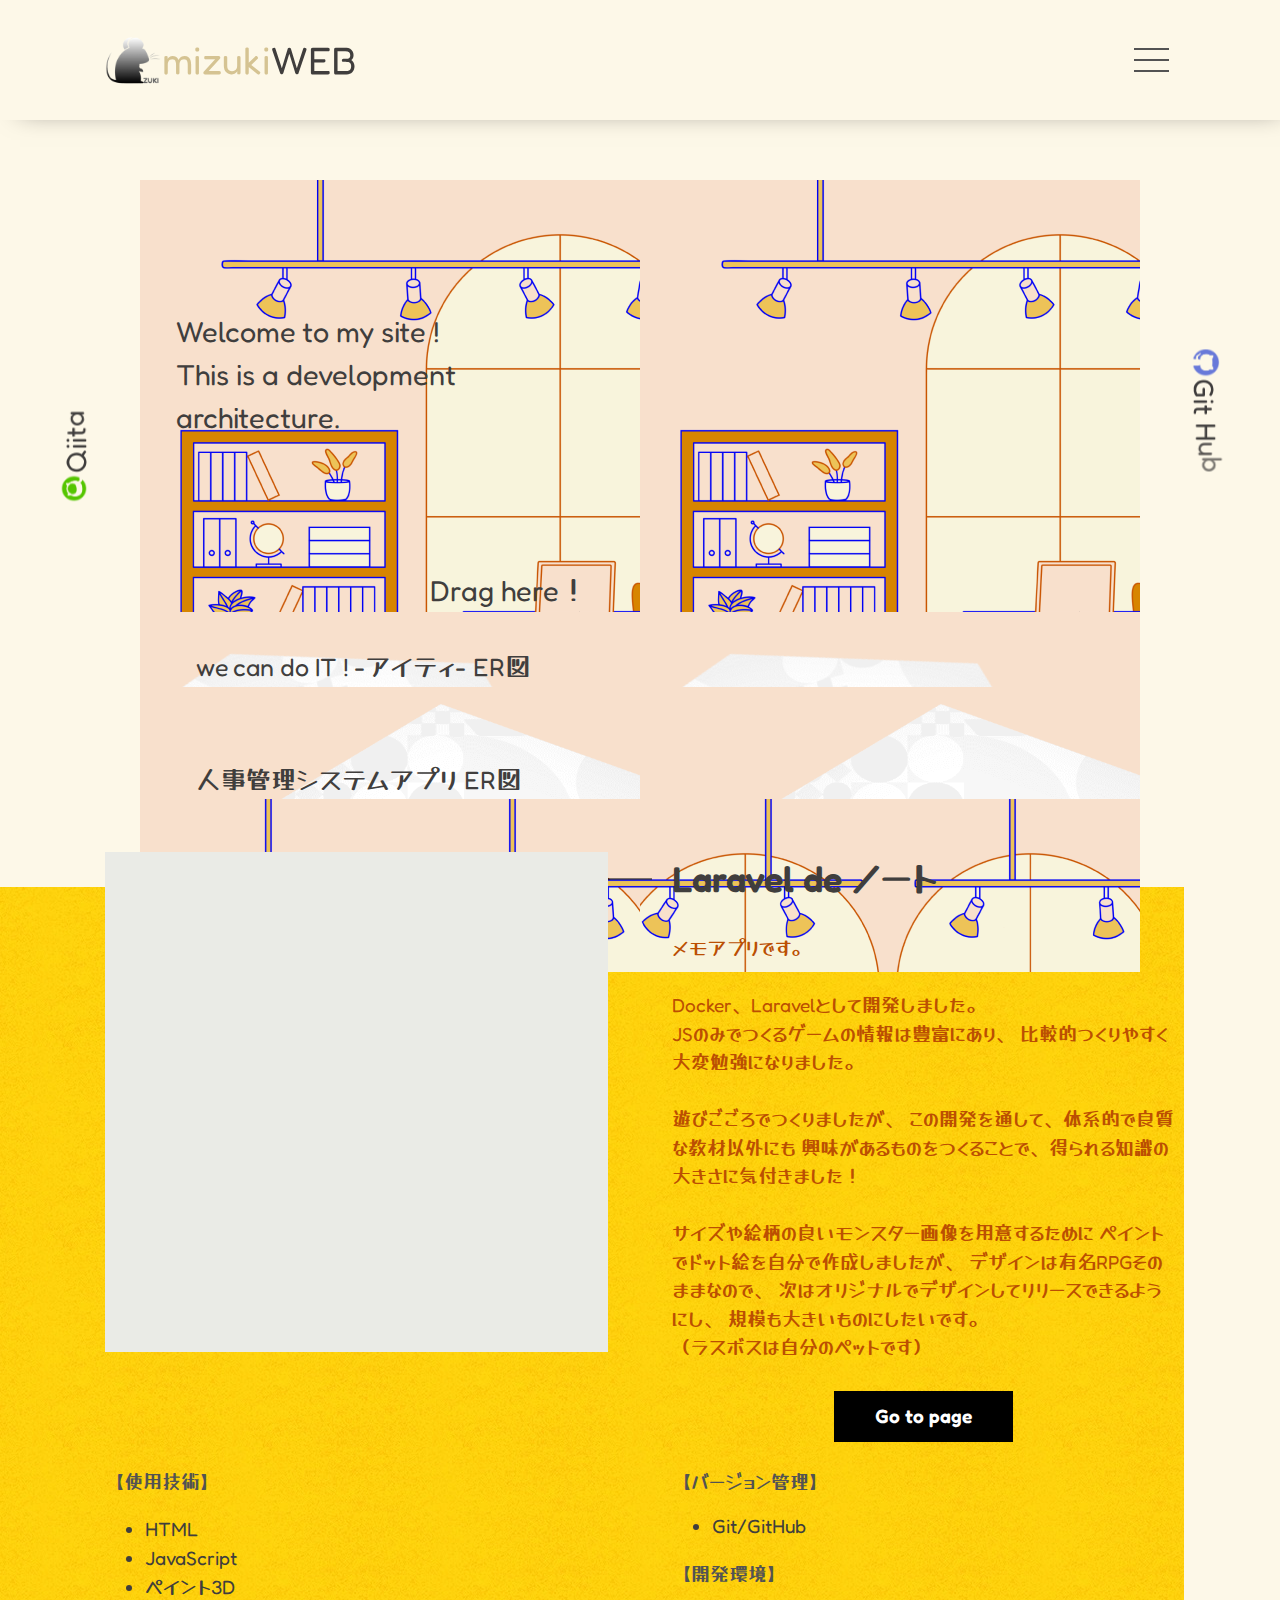
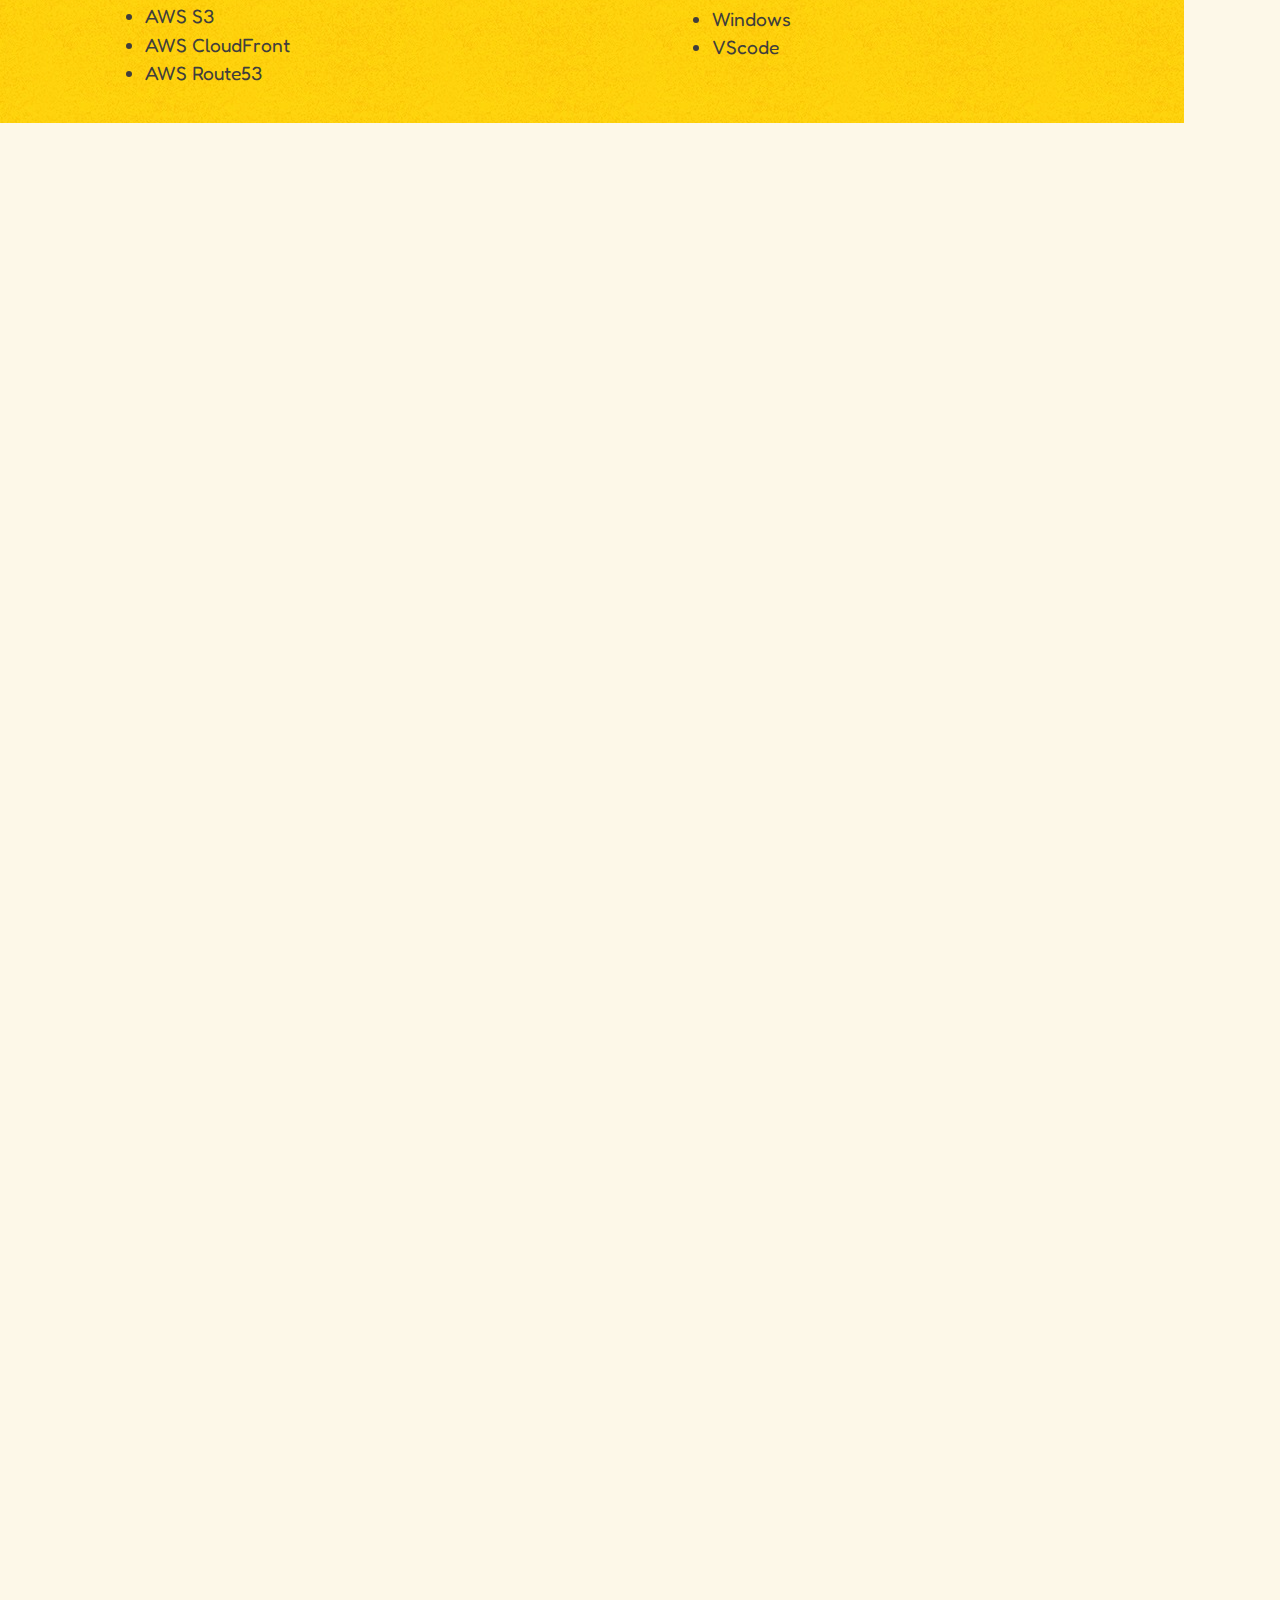
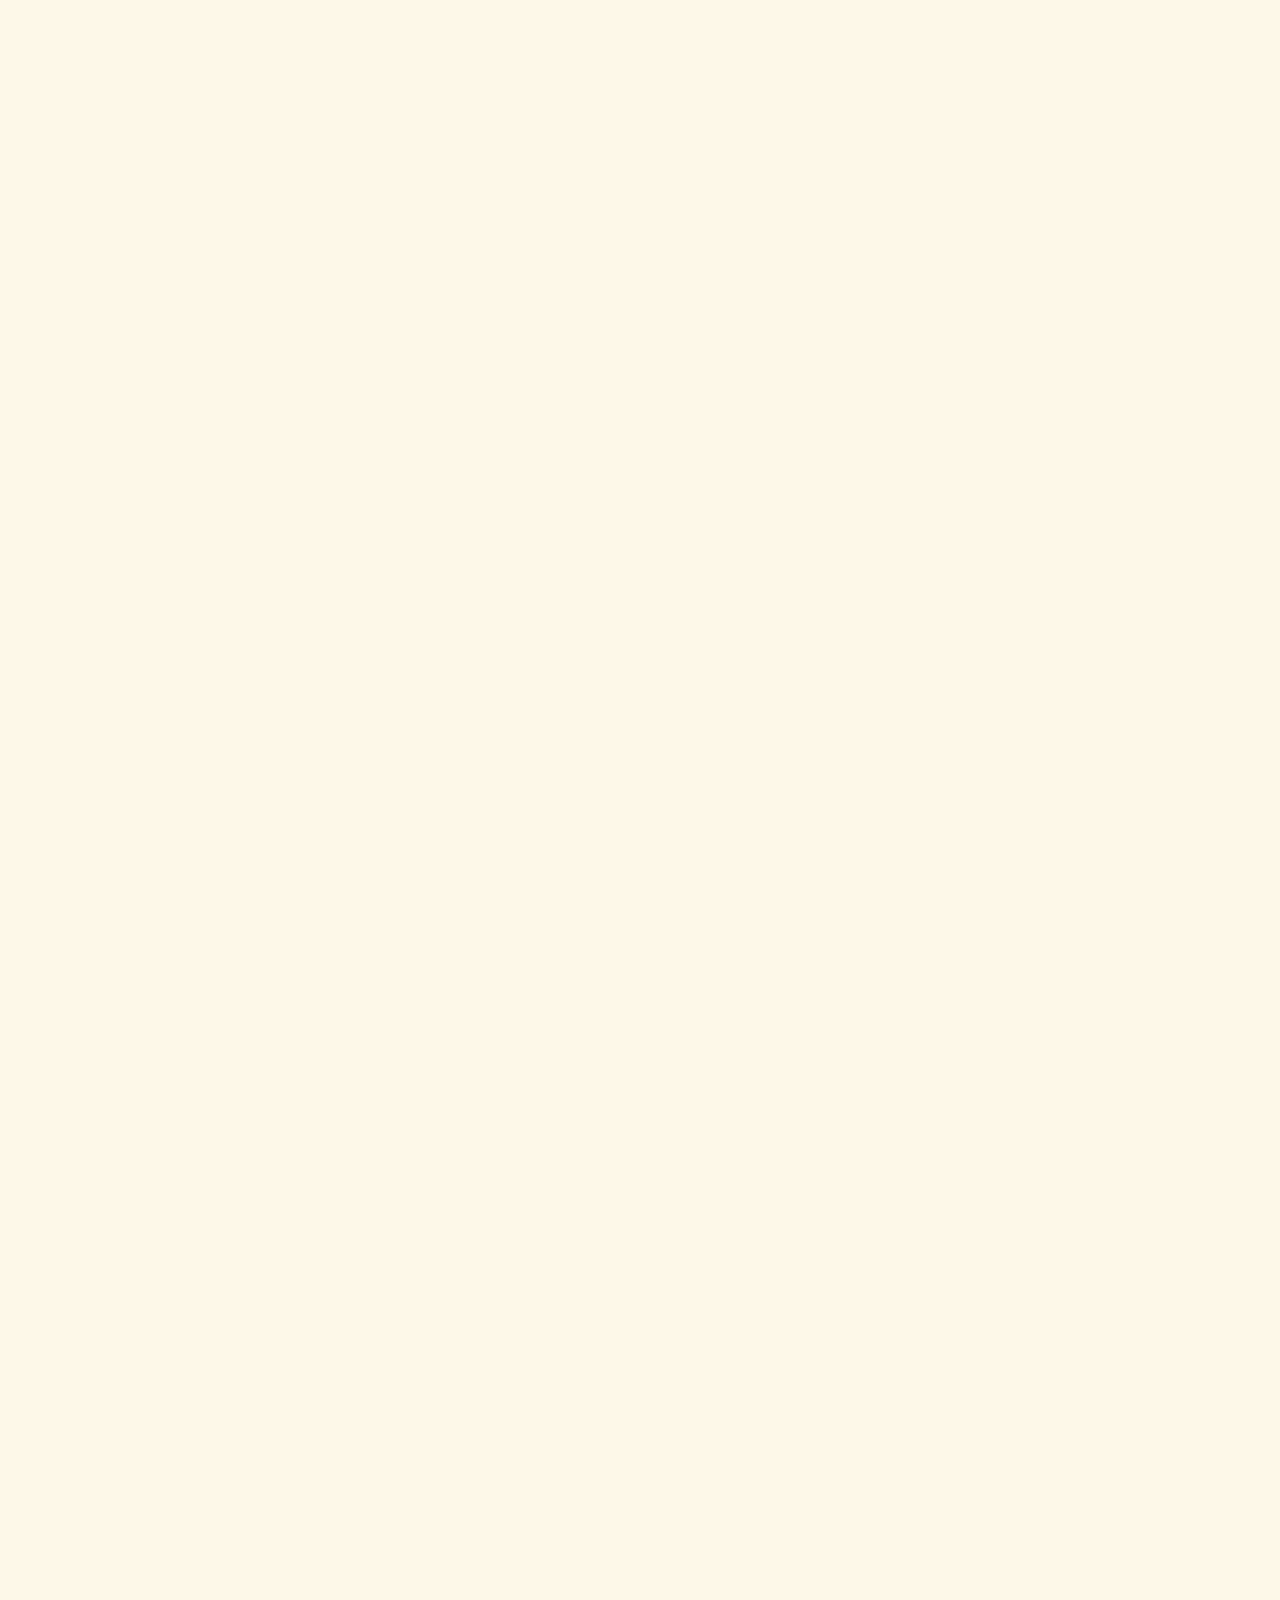
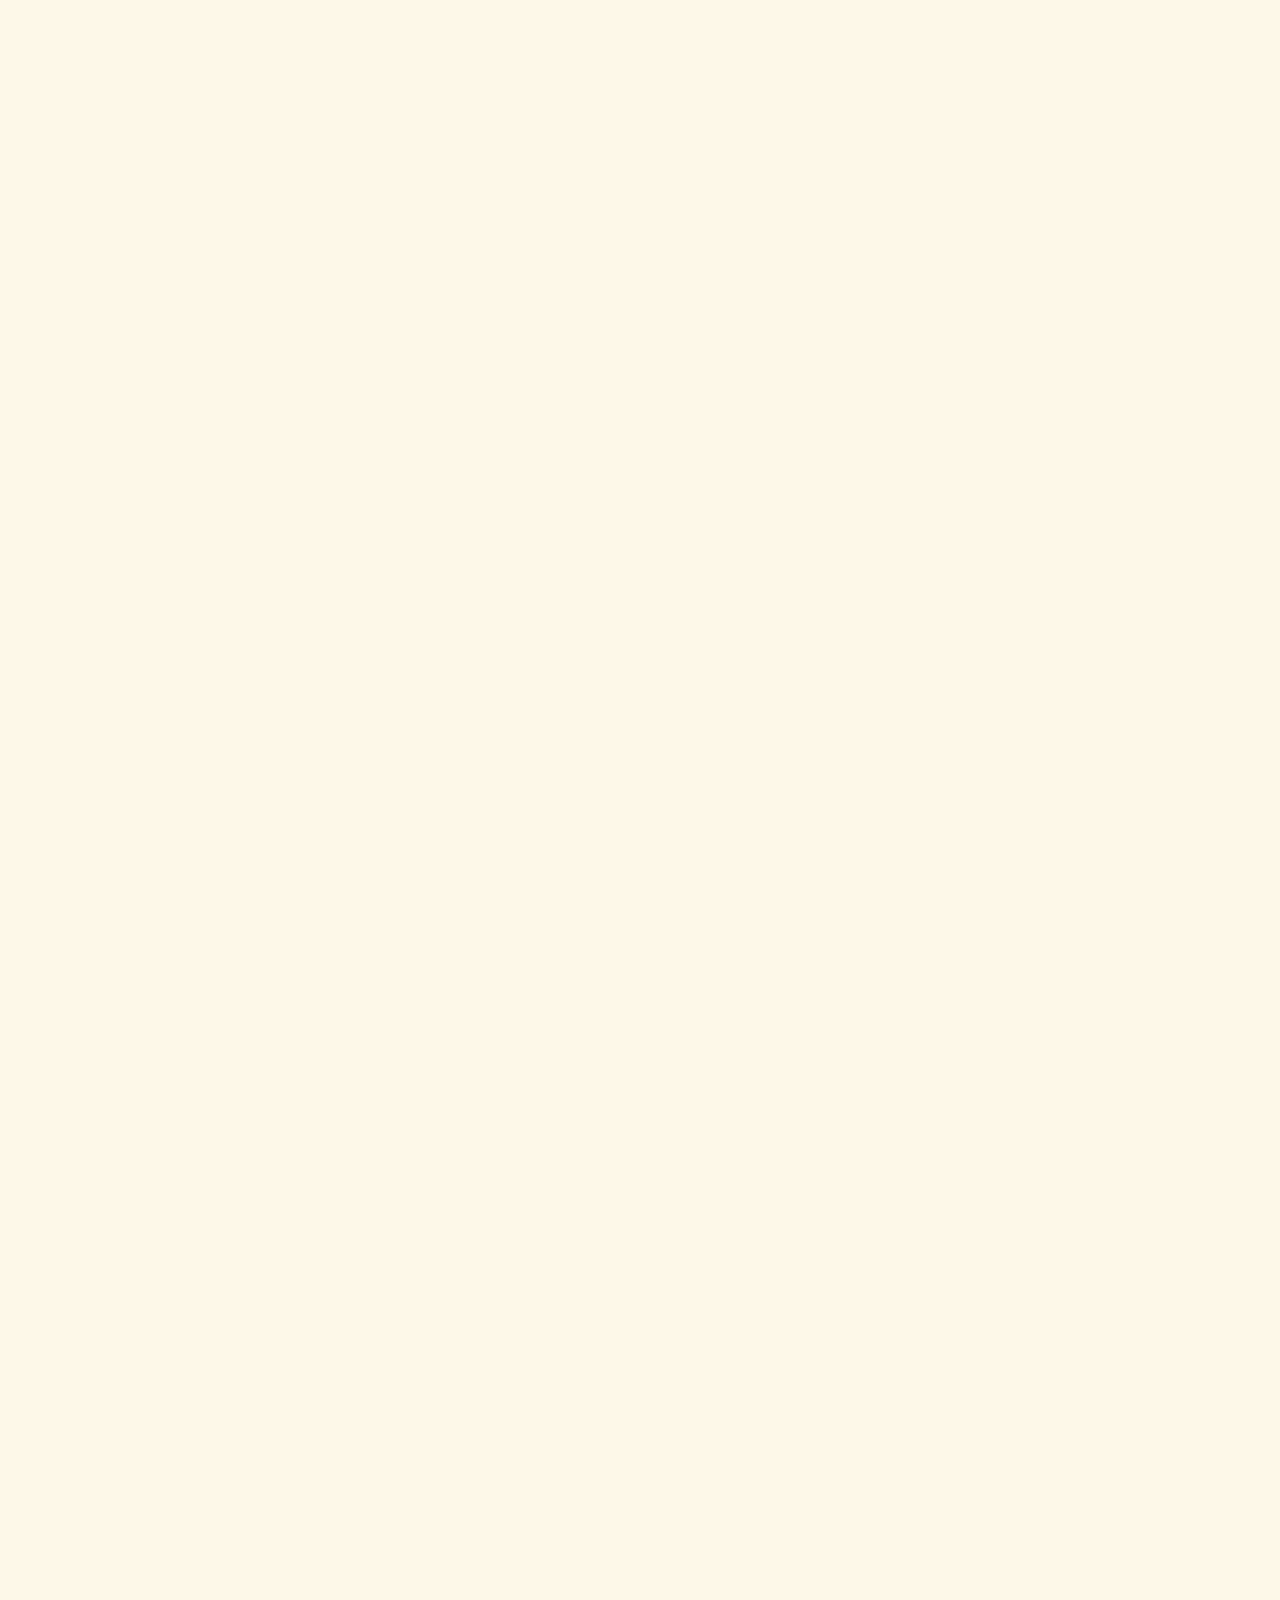
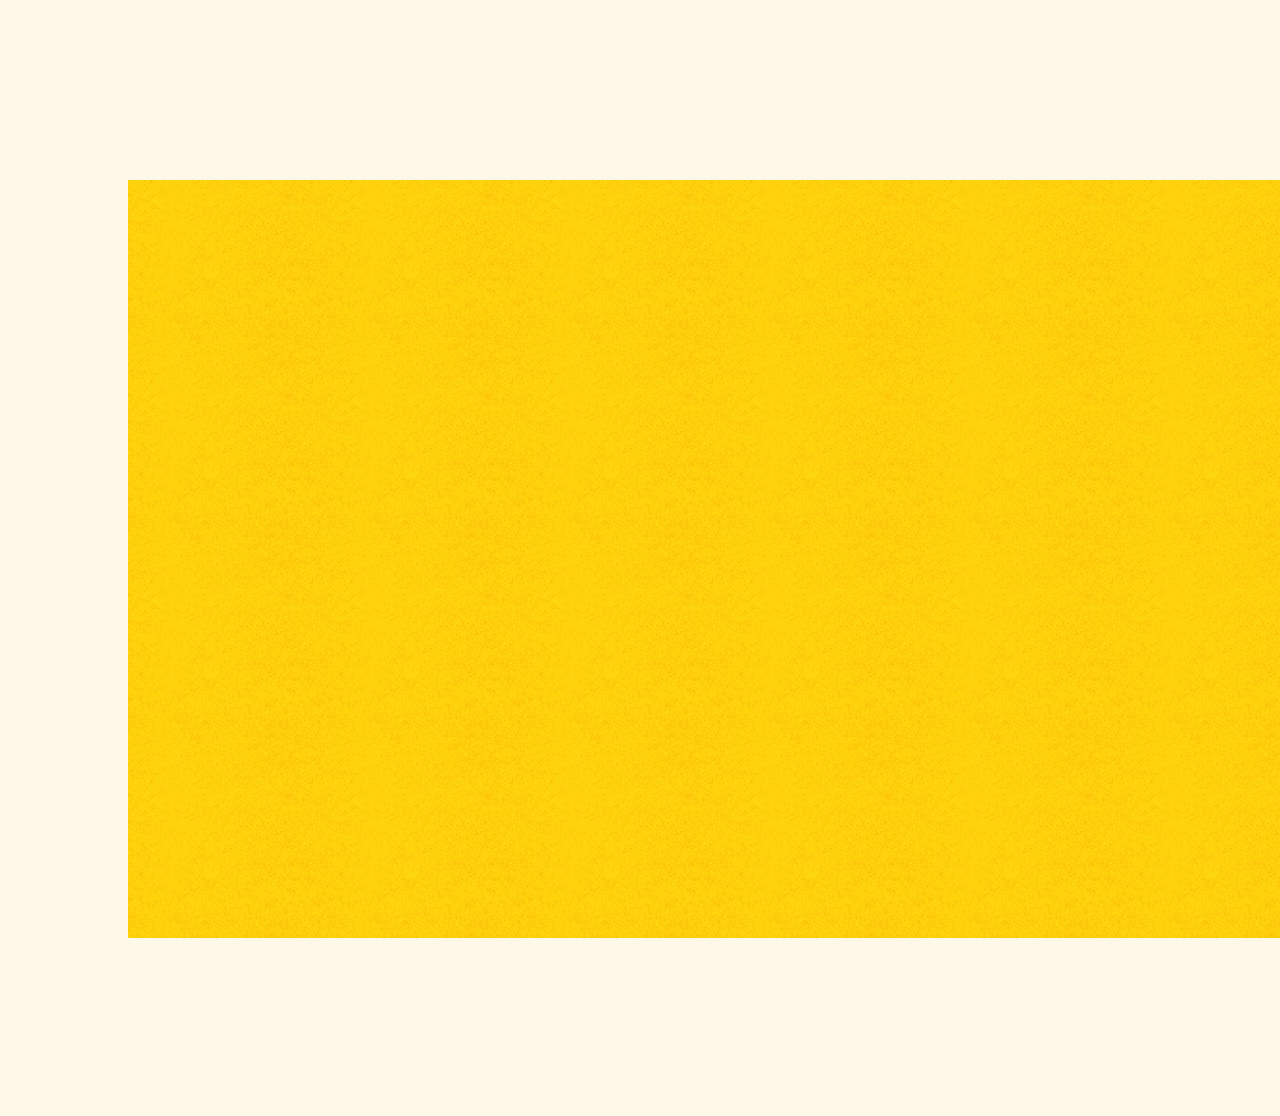
==== index.html @ 83407bc3 "work.5" ====
<!DOCTYPE html>
<html lang="ja">
  <head>
    <meta charset="UTF-8" />
    <meta name="viewport" content="width=device-width, initial-scale=1.0" />
    <meta http-equiv="X-UA-Compatible" content="ie=edge" />
    <title>mizukiWEB</title>
    <meta name="description" content="This site is mizuki's portfolio.">
    <link rel="icon" href="images/nezumizuki-logo.png">
    <link rel="stylesheet" href="styles/loader.css" />
    <script src="https://code.jquery.com/jquery-3.4.1.min.js"
    integrity="sha256-CSXorXvZcTkaix6Yvo6HppcZGetbYMGWSFlBw8HfCJo=" 
    crossorigin="anonymous"></script> 
    <script type="text/javascript" src="scripts/vendors/turn.js"></script>
    <script src="scripts/vendors/pace.js"></script>
    <link rel="preconnect" href="https://fonts.googleapis.com">
    <link rel="preconnect" href="https://fonts.gstatic.com" crossorigin>
    <link href="https://fonts.googleapis.com/css2?family=Fredoka+One&family=Yusei+Magic&display=swap" rel="stylesheet">
    <link rel="stylesheet" href="styles/vendors/bootstrap-reboot.css" />
    <link rel="stylesheet" href="styles/style.css" />
  </head>
  <body>
    <div id="global-container" name="top">
      <div id="container">
        <div class="mobile-menu__cover"></div>
        <div class="nav-trigger"></div>
        <header class="header">
          <div class="header__inner appear">
            <div class="logo item">
              <img src="images/nezumizuki-logo.png" alt="サイトロゴ" class="logo__img" />
              <sapn class="logo__mizuki">mizuki</sapn>
              <sapn class="logo__WEB">WEB</sapn>
            </div>
            <button class="mobile-menu__btn">
                <span></span>
                <span></span>
                <span></span>
            </button>
          </div>
        </header>

        <div id="content">
          <div id="main-content">
            <aside class="side left">
              <div class="side__inner">
                <a class="qiita icon tween-animate-title" href="https://qiita.com/ebtiag" target="_blank">Qiita</a>
              </div>
            </aside>
            <main>

              <section class="turn">
                <div id="flipbook">
                  <div style="background-image: url(images/page1.png); font-size: 1.5rem;">
                    <br><br><br>&emsp; Welcome to my site !<br>
                    <!-- &emsp; Please take a look at <br> -->
                    &emsp; This is a development
                    <br> &emsp; architecture.
                    <br><br><br><br>
                    &emsp;&emsp;&emsp;&emsp;&emsp;&emsp;&emsp;&emsp;&emsp;&emsp;Drag here！<br>
                  </div>
                  <div style="background-image: url(images/wcdi-er-left.png)"></div>
                  <div style="background-image: url(images/wcdi-er-right.png); font-size: 1.3rem;">
                    <br>&emsp;&emsp; we can do IT ! -アイティ-  ER図</div>
                  <div style="background-image: url(images/wcdi-archi1-left.png);"></div>
                  <div style="background-image: url(images/wcdi-archi1-right.png)"></div>
                  <div style="background-image: url(images/wcdi-archi2-left.png);"></div>
                  <div style="background-image: url(images/wcdi-archi2-right.png)"></div>
                  <div style="background-image: url(images/wcdi-archi3-left.png);"></div>
                  <div style="background-image: url(images/wcdi-archi3-right.png)"></div>
                  
                  <div style="background-image: url(images/jinjisystem-er-left.png); font-size: 1.3rem;">
                    <br><br>&emsp;&emsp; 人事管理システムアプリ  ER図</div>
                  <div style="background-image: url(images/jinjisystem-er-right.png)"></div>
                  <div style="background-image: url(images/jinjisystem-archi-left.png)"></div>
                  <div style="background-image: url(images/jinjisystem-archi-right.png)"></div>
                  <div style="background-image: url(images/S3-archi-left.png)"></div>
                  <div style="background-image: url(images/S3-archi-right.png)"></div>
                  <div style="background-image: url(images/page2.png)"><br><br><br><br><br>&emsp;Enjoy...</div>
              </div>
              </section>
            
              <section class="works">
                <div class="works__item appear right">
                  <div class="works__header">
                    <h2 class="main-title tween-animate-title">Works No.5</h2>
                    <p class="sub-title tween-animate-title">作品その５</p>
                  </div>
                  <div class="works__innerleft item">
                    <div class="works__container">
                      <div class="detail__img cover-slide">
                        <img class="img-zoom" src="images/-thumbnail.jpg" style="
                        object-position: left top;" alt="わんわんファンタジー">
                      </div>
                      <div class="detail__texts appear left">
                        <div class="detail__texts-inner">
                          <div class="detail__title main-title item">
                            <span class="white">Laravel de ノート</span>
                          </div>
                          <div class="detail__ item">
                            <p class="detail__comment">
                              <br>
                              メモアプリです。<br><br>
                              Docker、Laravelとして開発しました。<br>
                              JSのみでつくるゲームの情報は豊富にあり、
                              比較的つくりやすく大変勉強になりました。<br>
                              <br>
                              遊びごごろでつくりましたが、
                              この開発を通して、体系的で良質な教材以外にも
                              興味があるものをつくることで、得られる知識の大きさに気付きました！<br>
                              <br>
                              
                              
                              サイズや絵柄の良いモンスター画像を用意するために
                              ペイントでドット絵を自分で作成しましたが、
                              デザインは有名RPGそのままなので、
                              次はオリジナルでデザインしてリリースできるようにし、
                              規模も大きいものにしたいです。<br>
                              （ラスボスは自分のペットです）<br>
                              </p>
                          </div>
                          <a href="https://wanwanfantasy.nezumizuki.xyz/" target="_blank">
                            <div class="detail__btn item">
                              <button class="btn letter-spacing">Go to page</button>
                            </div>
                            </a>
                        </div>
                      </div>
                      <div class="detail__texts appear left">
                        <div class="detail__texts-inner">
                          
                          <div class="detail__ item">
                            <div class="detail__sub sub-title item">【使用技術】</div>
                            <p><ul>
                              <li>HTML</li>
                              <li>JavaScript</li>
                              <li>ペイント3D</li>
                              
                              <li>AWS S3</li>
                              <li>AWS CloudFront</li>
                              <li>AWS Route53</li>
                            </ul>
                              </p>
                          </div>
                        </div>
                      </div>
                      <div class="detail__texts appear left">
                        <div class="detail__texts-inner">
                          <div class="detail__ item">
                            <div class="detail__sub sub-title item">【バージョン管理】</div>
                            <ul>
                              <li>Git/GitHub</li>
                            </ul>
                            <div class="detail__sub sub-title item">【開発環境】</div>
                            <ul>
                                <li>Windows</li>
                                <li>VScode</li>
                            </ul>
                          </div>
                        </div>
                      </div>
                    </div>
                  </div>
                </div>

                <div class="works__item appear left">
                  <div class="works__header">
                    <h2 class="main-title tween-animate-title">Works No.4</h2>
                    <p class="sub-title tween-animate-title">作品その４</p>
                  </div>
                  <div class="works__innerright item">
                    <div class="works__container">
                      <div class="detail__img cover-slide">
                        <img class="img-zoom" src="images/wcdi-thumbnail.jpg" style="
                        object-position: bottom;" alt="we can do IT!アプリ">
                      </div>
                      <div class="detail__texts appear left">
                        <div class="detail__texts-inner">
                          <div class="detail__title main-title item">
                            <span class="white">we can do IT ! -アイティ-</span>
                          </div>
                          <div class="detail__ item">
                            <p class="detail__comment">
                              <br>
                              <!-- 「Laravel」などのフレームワークを使用せず、<br>
                              PHPとMYSQLを用いてイチから作成。<br> -->
                                ユーザーが投稿したトピックに対して「そう思う」「それ以外の意見」で投票できるアプリです。<br>
                                
                                <br>
                              トレンドITに関する記事や発信に需要があることに注目し、
                              情報交換サービスの使いやすさとはなにか考えました。<br>
                              私自身、これを先に理解しておくべきだった！となることが多く、
                              ”取捨選択できるように複数の選択肢を見つける”ことが
                              そもそも出来ていないことに気付きました。<br>
                              <br>
                              「賛成」「反対」の二極でわかりやすく投票されていたら、
                              そんな私のようにリサーチ力が低すぎる初学者でも、
                              まず、他の可能性を考慮出来るようになると思い、投稿形式を工夫し開発しました。<br>

                              <!-- 次は、フレームワークを使用した実用的な開発を行うことが課題。<br>
                              当初は、「IT技術」とは異なるテーマで開発していたが<br>対象に人物があまり関わらない議題に変更。<br>8割ほど完成しているのなかで、デザインやデータベースの変更などを行う。<br>
                              そのため開発前段階でのペルソナの想定、カスタマージャーニー等、想定されるユーザーのことを深く掘り下げることも次の課題。 -->
                              </p>
                          </div>
                          <a href="wecandoit/" target="_blank">
                          <div class="detail__btn item">
                            <button class="btn letter-spacing">Go to page</button>
                          </div>
                        </a>
                        </div>
                      </div>
                      <div class="detail__texts appear left">
                        <div class="detail__texts-inner">
                          
                          <div class="detail__ item">
                            <div class="detail__sub sub-title item">【使用技術】</div>
                            <p><ul>
                              <li>HTML/CSS</li>
                              <li>JavaScript（chart.jsのライブラリを使用）</li>
                              <li>Bootstrap</li>
                              <li>PHP 8.0.9</li>
                              <li>MariaDB 10.4.20</li>
                              <li>Apache 2.4.48</li>
                              
                              <li>AWS VPC, EC2(ホスティング、データベース)</li>
                              <li>AWS LoadBalancer, Route53<br>(負荷分散、独自ドメイン)</li>
                              <li>AWS Codedeploy Codepipeline<br>
                              (CI/CDパイプラインを構築し自動デプロイ)</li>
                              
                              <li>Git/GitHub</li>
                            </ul>
                              </p>
                          </div>
                        </div>
                      </div>
                      <div class="detail__texts appear left">
                        <div class="detail__texts-inner">
                          <div class="detail__ item">
                            <div class="detail__sub sub-title item">【機能要件】</div>
                            <ul>
                              <li>ユーザー登録、ログイン機能</li>
                                <li>投稿機能</li>
                                <li>コメント機能</li>
                                <li>投票機能</li>
                                <li>公開、非公開機能</li>
                            </ul>
                            <div class="detail__sub sub-title item">【非機能要件】</div>
                            <ul>
                                <li>SQLインジェクションのセキュリティーホール対策</li>
                                <li>フォームのバリデーションチェック</li>
                                <li>Preparedステートメントでパフォーマンスの向上</li>
                                <li>.htaccessでのURLのリダイレクト処理</li>
                                <li>パスワードのハッシュ化でセキュリティの向上（bcrypt）</li><br>
                            </ul>
                          </div>
                        </div>
                      </div>
                      


                    </div>
                  </div>
                </div>

                <div class="works__item appear right">
                  <div class="works__header">
                    <h2 class="main-title tween-animate-title">Works No.3</h2>
                    <p class="sub-title tween-animate-title">作品その３</p>
                  </div>
                  <div class="works__innerleft item">
                    <div class="works__container">
                      <div class="detail__img cover-slide">
                        <img class="img-zoom" src="images/wanwan-thumbnail.jpg" style="
                        object-position: left top;" alt="わんわんファンタジー">
                      </div>
                      <div class="detail__texts appear left">
                        <div class="detail__texts-inner">
                          <div class="detail__title main-title item">
                            <span class="white">わんわんファンタジー</span>
                          </div>
                          <div class="detail__ item">
                            <p class="detail__comment">
                              <br>
                              レトロRPG風のゲームです。<br><br>
                              SPAが主流になっていることや、JavaScriptのバックエンドでの使用例も増えて
                              いることから、Javascriptの修行として開発しました。<br>
                              JSのみでつくるゲームの情報は豊富にあり、
                              比較的つくりやすく大変勉強になりました。<br>
                              <br>
                              遊びごごろでつくりましたが、
                              この開発を通して、体系的で良質な教材以外にも
                              興味があるものをつくることで、得られる知識の大きさに気付きました！<br>
                              <br>
                              
                              
                              サイズや絵柄の良いモンスター画像を用意するために
                              ペイントでドット絵を自分で作成しましたが、
                              デザインは有名RPGそのままなので、
                              次はオリジナルでデザインしてリリースできるようにし、
                              規模も大きいものにしたいです。<br>
                              （ラスボスは自分のペットです）<br>
                              </p>
                          </div>
                          <a href="https://wanwanfantasy.nezumizuki.xyz/" target="_blank">
                            <div class="detail__btn item">
                              <button class="btn letter-spacing">Go to page</button>
                            </div>
                            </a>
                        </div>
                      </div>
                      <div class="detail__texts appear left">
                        <div class="detail__texts-inner">
                          
                          <div class="detail__ item">
                            <div class="detail__sub sub-title item">【使用技術】</div>
                            <p><ul>
                              <li>HTML</li>
                              <li>JavaScript</li>
                              <li>ペイント3D</li>
                              
                              <li>AWS S3</li>
                              <li>AWS CloudFront</li>
                              <li>AWS Route53</li>
                            </ul>
                              </p>
                          </div>
                        </div>
                      </div>
                      <div class="detail__texts appear left">
                        <div class="detail__texts-inner">
                          <div class="detail__ item">
                            <div class="detail__sub sub-title item">【バージョン管理】</div>
                            <ul>
                              <li>Git/GitHub</li>
                            </ul>
                            <div class="detail__sub sub-title item">【開発環境】</div>
                            <ul>
                                <li>Windows</li>
                                <li>VScode</li>
                            </ul>
                          </div>
                        </div>
                      </div>
                    </div>
                  </div>
                </div>

                <div class="works__item appear left">
                  <div class="works__header">
                    <h2 class="main-title tween-animate-title">Works No.2</h2>
                    <p class="sub-title tween-animate-title">作品その２</p>
                  </div>
                  <div class="works__innerright item">
                    <div class="works__container">
                      <div class="detail__img cover-slide">
                        <img class="img-zoom" src="images/jinji-thumbnail.jpg" style="
                        object-position: left top;" alt="人事管理システムアプリ">
                      </div>
                      <div class="detail__texts appear left">
                        <div class="detail__texts-inner">
                          <div class="detail__title main-title item">
                            <span class="white">人事管理システム</span>
                          </div>
                          <div class="detail__ item">
                            <p class="detail__comment">
                              <br>
                              データベースに社員情報を登録し、それらを削除・一覧表示できるアプリケーションです。

                              <!-- PHPの基本的な文法学習は、<br>
                              「初心者からちゃんとしたプロになる PHP基礎入門（MdN社）」を使用しました。<br>
                              それらを定着させるために、開発した初めてのWEBアプリです。<br> -->
                              <br>
                              ログイン処理とセッションや、クロスサイトスクリプティング(XSS)対策について習得できました。<br><br>
                              
                              また、個人情報を扱う想定であるので、
                              データベースに外部からアクセス出来ないようにする、基本構築をしました。<br>
                              （パブリックサブネット：WEBサーバー<br>
                              　プライベートサブネット：DBサーバー）<br>
                              <br>
                              ロ－カル開発環境と異なる構築をAWS上に行うだけでも非常に苦労し、
                              かなり時間もかかりましたが、
                              サーバー周りとクラウドの知識がついたことを実感しております。<br>
                              </p>
                          </div>
                          <a href="jinjisystem/" target="_blank">
                            <div class="detail__btn item">
                              <button class="btn letter-spacing">Go to page</button>
                            </div>
                            </a>
                        </div>
                      </div>
                      <div class="detail__texts appear left">
                        <div class="detail__texts-inner">
                          
                          <div class="detail__ item">
                            <div class="detail__sub sub-title item">【使用技術】</div>
                            <p><ul>
                              <li>HTML/CSS</li>
                              <li>PHP 8.0.9</li>
                              <li>MariaDB 10.4.20</li>
                              <li>Apache 2.4.48</li>
                              
                              <li>AWS VPC, EC2(ホスティング、データベース)</li>
                              <li>AWS LoadBalancer, Route53<br>(負荷分散、独自ドメイン)</li>
                              
                            </ul>
                              </p>
                          </div>
                        </div>
                      </div>
                      <div class="detail__texts appear left">
                        <div class="detail__texts-inner">
                          <div class="detail__ item">
                            <div class="detail__sub sub-title item">【バージョン管理】</div>
                            <ul>
                              <li>Git/GitHub</li>
                            </ul>
                            <div class="detail__sub sub-title item">【開発環境】</div>
                            <ul>
                                <li>Windows</li>
                                <li>VScode</li>
                            </ul>
                          </div>
                        </div>
                      </div>
                    </div>
                  </div>
                </div>
                
                <div class="works__item appear right">
                  <div class="works__header">
                    <h2 class="main-title tween-animate-title">Works No.1</h2>
                    <p class="sub-title tween-animate-title">作品その１</p>
                  </div>
                  <div class="works__innerleft item">
                    <div class="works__container">
                      <div class="detail__img cover-slide">
                        <img class="img-zoom" src="images/coffe-thumbnail.jpg" style="
                        object-position: center;" alt="田村珈琲ショップサイト">
                      </div>
                      <div class="detail__texts appear left">
                        <div class="detail__texts-inner">
                          <div class="detail__title main-title item">
                            <span class="white">田村珈琲ショップ</span>
                          </div>
                          <div class="detail__ item">
                            <p class="detail__comment">
                              <br>
                              初めて作成したWEBコンテンツです。<br>
                              内容は架空の飲食店のウェブページです。<br>
                              <br>
                              とにかく完走しきることを目標に開発しました。<br>
                              
                              使える技術や知識が少ないと、なかなかモダンな印象のWEBコンテンツをつくることは困難でした。<br><br>
                              そのため開発後に技術について調べていく中で、<br>
                              ・Sass<br>
                              ・CSSだけでつくるレスポンシブ<br>
                              ・ドロワーメニュー<br>
                              ・ハンバーダーメニュー<br>
                              を知り、当ページmizukiWEBへの使用に繋がったので、完走して本当に良かったと考えています。
                              </p>
                          </div>
                          <a href="https://tamuracoffe.nezumizuki.xyz/" target="_blank">
                            <div class="detail__btn item">
                              <button class="btn letter-spacing">Go to page</button>
                            </div>
                            </a>
                        </div>
                      </div>
                      <div class="detail__texts appear left">
                        <div class="detail__texts-inner">
                          
                          <div class="detail__ item">
                            <div class="detail__sub sub-title item">【使用技術】</div>
                            <p><ul>
                              <li>HTML</li>
                              <li>CSS</li>
                              <li>Google Maps API</li>
                              
                              <li>AWS S3</li>
                              <li>AWS CloudFront</li>
                              <li>AWS Route53</li>
                            </ul>
                              </p>
                          </div>
                        </div>
                      </div>
                      <div class="detail__texts appear left">
                        <div class="detail__texts-inner">
                          <div class="detail__ item">
                            <div class="detail__sub sub-title item">【開発環境】</div>
                            <ul>
                                <li>Windows</li>
                                <li>VScode</li>
                            </ul>
                          </div>
                        </div>
                      </div>
                    </div>
                  </div>
                </div>

              </section>
              <section class="certs">
                <div class="certs__header">
                  <h2 class="main-title tween-animate-title">Certifications</h2>
                  <p class="sub-title tween-animate-title">資格</p>
                </div>
                <div class="certs__inner appear down">
                  <div class="certs__container">
                    <div class="certs__item item">
                      <div class="certs__img"><img src="images/lpic101.jpg" alt="LPIC1-101"></div>
                      <div class="certs__title">2021年9月取得<br>LPIC1-101</div>
                    </div>
                    <div class="certs__item item">
                      <div class="certs__img"><img src="images/awssaa.jpg" alt="AWSSAAのバッジ"></div>
                      <div class="certs__title">2021年8月取得<br>AWS SAA</div>
                    </div>
                    <div class="certs__item item">
                      <div class="certs__img"><img src="images/javasilver.jpg" alt="javasilverのバッジ"></div>
                      <div class="certs__title">2021年7月取得<br>Java Silver</div>
                    </div>
                    <div class="certs__item item">
                      <div class="certs__img"><img src="images/fe.jpg" alt="基本情報の証明書"></div>
                      <div class="certs__title">2021年6月取得<br>基本情報技術者</div>
                    </div>
                    <div class="certs__item item">
                      <div class="certs__img"><img src="images/ip.jpg" alt="ITパスの証明書">ITパスの証明書</div>
                      <div class="certs__title">2021年5月取得<br>ITパスポート</div>
                    </div>
                    <div class="certs__item item">
                      <div class="certs__img"><img src="images/awssap.jpg" alt="AWSSAPのバッジ"></div>
                      <div class="certs__title">取得予定<br>AWS SAP</div>
                    </div>
                  </div>
                </div>
              </section>
            </main>
            <aside class="side right">
              <div class="side__inner">
                <a class="github icon tween-animate-title" href="https://github.com/mizukikaihatsu" target="_blank">Git Hub</a>
              </div>
            </aside>
          </div>
        </div>
        <footer class="footer appear up">
          <nav class="footer__nav">
            <ul class="footer__ul">
              <li class="footer__li item"><a href="#top">PageTop</a></li>
            </ul>
            <div class="footer__copyright item">
              &copy; NEZUMIZUKI
            </div>
          </nav>
        </footer>
      </div>
      <nav class="mobile-menu">
        <div class="logo">
          <img src="images/nezumizuki-logo.png" alt="サイトロゴ" class="logo__img" />
          <sapn class="logo__mizuki">mizuki</sapn>
          <sapn class="logo__WEB">WEB</sapn>
        </div>
        <ul class="mobile-menu__main">
          <!-- <li class="mobile-menu__item">
            <a class="mobile-menu__link" href="details/first.html">
                <span class="main-title">Works No.5</span>
                <span class="sub-title">冷食おいしイイネへ</span>
            </a>
          </li> -->
          <li class="mobile-menu__item">
              <a class="mobile-menu__link" href="wecandoit/" target="_blank">
                  <span class="main-title">Works No.4</span>
                  <span class="sub-title">we can do IT！-アイティ-</span>
              </a>
          </li>
          <li class="mobile-menu__item">
              <a class="mobile-menu__link" href="https://wanwanfantasy.nezumizuki.xyz/" target="_blank">
                  <span class="main-title">Works No.3</span>
                  <span class="sub-title">わんわんファンタジー</span>
              </a>
          </li>
          <li class="mobile-menu__item">
              <a class="mobile-menu__link" href="jinjisystem/" target="_blank">
                  <span class="main-title">Works No.2</span>
                  <span class="sub-title">人事管理システム</span>
              </a>
          </li>
          <li class="mobile-menu__item">
              <a class="mobile-menu__link" href="https://tamuracoffe.nezumizuki.xyz/" target="_blank">
                  <span class="main-title">Works No.1</span>
                  <span class="sub-title">田村珈琲</span>
              </a>
          </li>
          <li class="mobile-menu__item">
              <a class="mobile-menu__link" href="https://qiita.com/ebtiag" target="_blank">
                  <span class="main-title">Qiita</span>
                  <span class="sub-title">わたしのQiitaへ</span>
              </a>
          </li>
          <li class="mobile-menu__item">
              <a class="mobile-menu__link" href="https://github.com/mizukikaihatsu" target="_blank">
                  <span class="main-title">Git Hub</span>
                  <span class="sub-title">わたしのGit Hubへ</span>
              </a>
          </li>
        </ul>
      </nav>
    </div>
    <script type="text/javascript">$("#flipbook").turn({});</script>
    <script src="scripts/vendors/TweenMax.min.js"></script>
    <script src="scripts/vendors/scroll-polyfill.js"></script>
    <script src="scripts/libs/scroll.js"></script>
    <script src="scripts/libs/text-animation.js"></script>
    <script src="scripts/libs/mobile-menu.js"></script>
    <script src="scripts/main.js"></script>
  </body>
</html>
---- styles/loader.css ----
#global-container {
  -webkit-transition: opacity 1s;
  transition: opacity 1s;
}

.pace-running #global-container {
  opacity: 0;
  visibility: hidden;
}

.pace {
  z-index: 2000;
  position: fixed;
  margin: auto;
  top: 0;
  left: 0;
  right: 0;
  bottom: 0;
  width: 100px;
  height: 100px;
}

.pace .pace-progress {
  -webkit-transform: none !important;
          transform: none !important;
  text-align: center;
}

.pace .pace-progress::after {
  content: attr(data-progress-text);
  display: block;
  font-weight: 100;
  font-size: 2em;
  font-family: 'Helvetica Neue', 'Yu Gothic', 'Meiryo', sans-serif;
  color: #535353;
}

.pace.pace-inactive {
  display: none;
}

.pace-progress-inner {
  width: 40px;
  height: 40px;
  background-color: #ff9100;
  margin: 0 auto;
  -webkit-animation-name: sk-rotateplane;
          animation-name: sk-rotateplane;
  -webkit-animation-duration: 1.2s;
          animation-duration: 1.2s;
  -webkit-animation-timing-function: ease-in-out;
          animation-timing-function: ease-in-out;
  -webkit-animation-delay: 0s;
          animation-delay: 0s;
  -webkit-animation-iteration-count: infinite;
          animation-iteration-count: infinite;
  -webkit-animation-direction: normal;
          animation-direction: normal;
  -webkit-animation-fill-mode: forwards;
          animation-fill-mode: forwards;
}

@-webkit-keyframes sk-rotateplane {
  0% {
    -webkit-transform: perspective(120px) rotateX(0deg) rotateY(0deg);
            transform: perspective(120px) rotateX(0deg) rotateY(0deg);
  }
  50% {
    -webkit-transform: perspective(120px) rotateX(-180deg) rotateY(0deg);
            transform: perspective(120px) rotateX(-180deg) rotateY(0deg);
  }
  100% {
    -webkit-transform: perspective(120px) rotateX(-180deg) rotateY(-180deg);
            transform: perspective(120px) rotateX(-180deg) rotateY(-180deg);
  }
}

@keyframes sk-rotateplane {
  0% {
    -webkit-transform: perspective(120px) rotateX(0deg) rotateY(0deg);
            transform: perspective(120px) rotateX(0deg) rotateY(0deg);
  }
  50% {
    -webkit-transform: perspective(120px) rotateX(-180deg) rotateY(0deg);
            transform: perspective(120px) rotateX(-180deg) rotateY(0deg);
  }
  100% {
    -webkit-transform: perspective(120px) rotateX(-180deg) rotateY(-180deg);
            transform: perspective(120px) rotateX(-180deg) rotateY(-180deg);
  }
}
/*# sourceMappingURL=loader.css.map */
---- styles/style.css ----
@charset "UTF-8";
.appear.up .item {
  -webkit-transform: translateY(6px);
          transform: translateY(6px);
}

.appear.down .item {
  -webkit-transform: translateY(-6px);
          transform: translateY(-6px);
}

.appear.left .item {
  -webkit-transform: translateX(40px);
          transform: translateX(40px);
}

.appear.right .item {
  -webkit-transform: translateX(-40px);
          transform: translateX(-40px);
}

.appear .item {
  -webkit-transition: all 0.8s;
  transition: all 0.8s;
  opacity: 0;
}

.appear.inview .item {
  opacity: 1;
  -webkit-transform: none;
          transform: none;
}

.appear.inview .item:nth-child(1) {
  -webkit-transition-delay: 0.1s;
          transition-delay: 0.1s;
}

.appear.inview .item:nth-child(2) {
  -webkit-transition-delay: 0.2s;
          transition-delay: 0.2s;
}

.appear.inview .item:nth-child(3) {
  -webkit-transition-delay: 0.3s;
          transition-delay: 0.3s;
}

.appear.inview .item:nth-child(4) {
  -webkit-transition-delay: 0.4s;
          transition-delay: 0.4s;
}

.appear.inview .item:nth-child(5) {
  -webkit-transition-delay: 0.5s;
          transition-delay: 0.5s;
}

.appear.inview .item:nth-child(6) {
  -webkit-transition-delay: 0.6s;
          transition-delay: 0.6s;
}

.appear.inview .item:nth-child(7) {
  -webkit-transition-delay: 0.7s;
          transition-delay: 0.7s;
}

.appear.inview .item:nth-child(8) {
  -webkit-transition-delay: 0.8s;
          transition-delay: 0.8s;
}

.appear.inview .item:nth-child(9) {
  -webkit-transition-delay: 0.9s;
          transition-delay: 0.9s;
}

.appear.inview .item:nth-child(10) {
  -webkit-transition-delay: 1s;
          transition-delay: 1s;
}

.animate-title,
.tween-animate-title {
  opacity: 0;
}

.animate-title.inview,
.tween-animate-title.inview {
  opacity: 1;
}

.animate-title.inview .char,
.tween-animate-title.inview .char {
  display: inline-block;
}

.animate-title .char,
.tween-animate-title .char {
  opacity: 0;
}

.animate-title.inview .char {
  -webkit-animation-name: kf-animate-chars;
          animation-name: kf-animate-chars;
  -webkit-animation-duration: 0.5s;
          animation-duration: 0.5s;
  -webkit-animation-timing-function: cubic-bezier(0.39, 1.57, 0.58, 1);
          animation-timing-function: cubic-bezier(0.39, 1.57, 0.58, 1);
  -webkit-animation-delay: 0s;
          animation-delay: 0s;
  -webkit-animation-iteration-count: 1;
          animation-iteration-count: 1;
  -webkit-animation-direction: normal;
          animation-direction: normal;
  -webkit-animation-fill-mode: both;
          animation-fill-mode: both;
}

.animate-title.inview .char:nth-child(1) {
  -webkit-animation-delay: 0.04s;
          animation-delay: 0.04s;
}

.animate-title.inview .char:nth-child(2) {
  -webkit-animation-delay: 0.08s;
          animation-delay: 0.08s;
}

.animate-title.inview .char:nth-child(3) {
  -webkit-animation-delay: 0.12s;
          animation-delay: 0.12s;
}

.animate-title.inview .char:nth-child(4) {
  -webkit-animation-delay: 0.16s;
          animation-delay: 0.16s;
}

.animate-title.inview .char:nth-child(5) {
  -webkit-animation-delay: 0.2s;
          animation-delay: 0.2s;
}

.animate-title.inview .char:nth-child(6) {
  -webkit-animation-delay: 0.24s;
          animation-delay: 0.24s;
}

.animate-title.inview .char:nth-child(7) {
  -webkit-animation-delay: 0.28s;
          animation-delay: 0.28s;
}

.animate-title.inview .char:nth-child(8) {
  -webkit-animation-delay: 0.32s;
          animation-delay: 0.32s;
}

.animate-title.inview .char:nth-child(9) {
  -webkit-animation-delay: 0.36s;
          animation-delay: 0.36s;
}

.animate-title.inview .char:nth-child(10) {
  -webkit-animation-delay: 0.4s;
          animation-delay: 0.4s;
}

.animate-title.inview .char:nth-child(11) {
  -webkit-animation-delay: 0.44s;
          animation-delay: 0.44s;
}

.animate-title.inview .char:nth-child(12) {
  -webkit-animation-delay: 0.48s;
          animation-delay: 0.48s;
}

.animate-title.inview .char:nth-child(13) {
  -webkit-animation-delay: 0.52s;
          animation-delay: 0.52s;
}

.animate-title.inview .char:nth-child(14) {
  -webkit-animation-delay: 0.56s;
          animation-delay: 0.56s;
}

.animate-title.inview .char:nth-child(15) {
  -webkit-animation-delay: 0.6s;
          animation-delay: 0.6s;
}

.animate-title.inview .char:nth-child(16) {
  -webkit-animation-delay: 0.64s;
          animation-delay: 0.64s;
}

.animate-title.inview .char:nth-child(17) {
  -webkit-animation-delay: 0.68s;
          animation-delay: 0.68s;
}

.animate-title.inview .char:nth-child(18) {
  -webkit-animation-delay: 0.72s;
          animation-delay: 0.72s;
}

.animate-title.inview .char:nth-child(19) {
  -webkit-animation-delay: 0.76s;
          animation-delay: 0.76s;
}

.animate-title.inview .char:nth-child(20) {
  -webkit-animation-delay: 0.8s;
          animation-delay: 0.8s;
}

.animate-title.inview .char:nth-child(21) {
  -webkit-animation-delay: 0.84s;
          animation-delay: 0.84s;
}

.animate-title.inview .char:nth-child(22) {
  -webkit-animation-delay: 0.88s;
          animation-delay: 0.88s;
}

.animate-title.inview .char:nth-child(23) {
  -webkit-animation-delay: 0.92s;
          animation-delay: 0.92s;
}

.animate-title.inview .char:nth-child(24) {
  -webkit-animation-delay: 0.96s;
          animation-delay: 0.96s;
}

.animate-title.inview .char:nth-child(25) {
  -webkit-animation-delay: 1s;
          animation-delay: 1s;
}

.animate-title.inview .char:nth-child(26) {
  -webkit-animation-delay: 1.04s;
          animation-delay: 1.04s;
}

.animate-title.inview .char:nth-child(27) {
  -webkit-animation-delay: 1.08s;
          animation-delay: 1.08s;
}

.animate-title.inview .char:nth-child(28) {
  -webkit-animation-delay: 1.12s;
          animation-delay: 1.12s;
}

.animate-title.inview .char:nth-child(29) {
  -webkit-animation-delay: 1.16s;
          animation-delay: 1.16s;
}

.animate-title.inview .char:nth-child(30) {
  -webkit-animation-delay: 1.2s;
          animation-delay: 1.2s;
}

@-webkit-keyframes kf-animate-chars {
  0% {
    opacity: 0;
    -webkit-transform: translateY(-50%);
            transform: translateY(-50%);
  }
  100% {
    opacity: 1;
    -webkit-transform: translateY(0);
            transform: translateY(0);
  }
}

@keyframes kf-animate-chars {
  0% {
    opacity: 0;
    -webkit-transform: translateY(-50%);
            transform: translateY(-50%);
  }
  100% {
    opacity: 1;
    -webkit-transform: translateY(0);
            transform: translateY(0);
  }
}

.cover-slide {
  position: relative;
  overflow: hidden;
}

.cover-slide::after {
  content: "";
  position: absolute;
  z-index: 2;
  top: 0;
  left: 0;
  right: 0;
  bottom: 0;
  background-color: #eaebe6;
  opacity: 0;
}

.cover-slide.inview::after {
  opacity: 1;
  -webkit-animation-name: kf-cover-slide;
          animation-name: kf-cover-slide;
  -webkit-animation-duration: 1.6s;
          animation-duration: 1.6s;
  -webkit-animation-timing-function: ease-in-out;
          animation-timing-function: ease-in-out;
  -webkit-animation-delay: 0s;
          animation-delay: 0s;
  -webkit-animation-iteration-count: 1;
          animation-iteration-count: 1;
  -webkit-animation-direction: normal;
          animation-direction: normal;
  -webkit-animation-fill-mode: forwards;
          animation-fill-mode: forwards;
}

@-webkit-keyframes kf-cover-slide {
  0% {
    -webkit-transform-origin: left;
            transform-origin: left;
    -webkit-transform: scaleX(0);
            transform: scaleX(0);
  }
  50% {
    -webkit-transform-origin: left;
            transform-origin: left;
    -webkit-transform: scaleX(1);
            transform: scaleX(1);
  }
  50.1% {
    -webkit-transform-origin: right;
            transform-origin: right;
    -webkit-transform: scaleX(1);
            transform: scaleX(1);
  }
  100% {
    -webkit-transform-origin: right;
            transform-origin: right;
    -webkit-transform: scaleX(0);
            transform: scaleX(0);
  }
}

@keyframes kf-cover-slide {
  0% {
    -webkit-transform-origin: left;
            transform-origin: left;
    -webkit-transform: scaleX(0);
            transform: scaleX(0);
  }
  50% {
    -webkit-transform-origin: left;
            transform-origin: left;
    -webkit-transform: scaleX(1);
            transform: scaleX(1);
  }
  50.1% {
    -webkit-transform-origin: right;
            transform-origin: right;
    -webkit-transform: scaleX(1);
            transform: scaleX(1);
  }
  100% {
    -webkit-transform-origin: right;
            transform-origin: right;
    -webkit-transform: scaleX(0);
            transform: scaleX(0);
  }
}

.img-zoom, .bg-img-zoom {
  opacity: 0;
}

.inview .img-zoom, .inview .bg-img-zoom {
  opacity: 1;
  -webkit-transition: -webkit-transform 0.3s ease;
  transition: -webkit-transform 0.3s ease;
  transition: transform 0.3s ease;
  transition: transform 0.3s ease, -webkit-transform 0.3s ease;
  -webkit-animation-name: kf-img-show;
          animation-name: kf-img-show;
  -webkit-animation-duration: 1.6s;
          animation-duration: 1.6s;
  -webkit-animation-timing-function: ease-in-out;
          animation-timing-function: ease-in-out;
  -webkit-animation-delay: 0s;
          animation-delay: 0s;
  -webkit-animation-iteration-count: 1;
          animation-iteration-count: 1;
  -webkit-animation-direction: normal;
          animation-direction: normal;
  -webkit-animation-fill-mode: none;
          animation-fill-mode: none;
}

.inview .img-zoom:hover, .inview .bg-img-zoom:hover {
  -webkit-transform: scale(1.05);
          transform: scale(1.05);
}

@-webkit-keyframes kf-img-show {
  0% {
    opacity: 0;
  }
  50% {
    opacity: 0;
  }
  50.1% {
    opacity: 1;
    -webkit-transform: scale(1.5);
            transform: scale(1.5);
  }
  100% {
    opacity: 1;
  }
}

@keyframes kf-img-show {
  0% {
    opacity: 0;
  }
  50% {
    opacity: 0;
  }
  50.1% {
    opacity: 1;
    -webkit-transform: scale(1.5);
            transform: scale(1.5);
  }
  100% {
    opacity: 1;
  }
}

.hover-darken::before {
  content: "";
  position: absolute;
  top: 0;
  left: 0;
  width: 100%;
  height: 100%;
  z-index: 1;
  -webkit-transition: background-color 0.3s ease;
  transition: background-color 0.3s ease;
  pointer-events: none;
  -webkit-animation-name: kf-img-show;
          animation-name: kf-img-show;
  -webkit-animation-duration: 1.6s;
          animation-duration: 1.6s;
  -webkit-animation-timing-function: ease-in-out;
          animation-timing-function: ease-in-out;
  -webkit-animation-delay: 0s;
          animation-delay: 0s;
  -webkit-animation-iteration-count: 1;
          animation-iteration-count: 1;
  -webkit-animation-direction: normal;
          animation-direction: normal;
  -webkit-animation-fill-mode: none;
          animation-fill-mode: none;
}

.hover-darken:hover::before {
  background-color: rgba(0, 0, 0, 0.4);
}

.bg-img-zoom {
  background-image: url(images/image-1.jpg);
  background-repeat: no-repeat;
  background-position: center;
  background-size: cover;
  width: 100%;
}

.img-bg50 {
  position: relative;
}

.img-bg50::before {
  display: block;
  content: '';
  padding-top: 50%;
}

.mobile-menu {
  position: fixed;
  right: 0;
  top: 60px;
  width: 300px;
}

.mobile-menu .logo {
  padding: 0 30px;
  font-size: 30px;
}

.mobile-menu__btn {
  background-color: unset;
  border: none;
  outline: none !important;
  cursor: pointer;
}

.mobile-menu__btn > span {
  background-color: #535353;
  width: 35px;
  height: 2px;
  display: block;
  margin-bottom: 9px;
  -webkit-transition: -webkit-transform 0.7s;
  transition: -webkit-transform 0.7s;
  transition: transform 0.7s;
  transition: transform 0.7s, -webkit-transform 0.7s;
}

.mobile-menu__btn > span:last-child {
  margin-bottom: 0;
}

.mobile-menu__cover {
  position: absolute;
  top: 0;
  left: 0;
  width: 100%;
  height: 100%;
  background-color: rgba(0, 0, 0, 0.3);
  opacity: 0;
  visibility: hidden;
  -webkit-transition: opacity 1s;
  transition: opacity 1s;
  cursor: pointer;
  z-index: 200;
}

.mobile-menu__main {
  padding: 0;
  -webkit-perspective: 2000px;
          perspective: 2000px;
  -webkit-transform-style: preserve-3d;
          transform-style: preserve-3d;
}

.mobile-menu__item {
  list-style: none;
  display: block;
  -webkit-transform: translate3d(0, 0, -1000px);
          transform: translate3d(0, 0, -1000px);
  padding: 0 40px;
  -webkit-transition: opacity 0.2s, -webkit-transform 0.3s;
  transition: opacity 0.2s, -webkit-transform 0.3s;
  transition: transform 0.3s, opacity 0.2s;
  transition: transform 0.3s, opacity 0.2s, -webkit-transform 0.3s;
  opacity: 0;
}

.mobile-menu__link {
  display: block;
  margin-top: 30px;
  color: #535353;
  -webkit-text-decoration: none　 !important;
          text-decoration: none　 !important;
}

.mobile-menu a {
  color: #403e3d;
  text-decoration: none !important;
  vertical-align: middle;
}

.menu-open #container {
  -webkit-transform: translate(-300px, 60px);
          transform: translate(-300px, 60px);
  -webkit-box-shadow: 0 8px 40px -10px rgba(0, 0, 0, 0.8);
          box-shadow: 0 8px 40px -10px rgba(0, 0, 0, 0.8);
}

.menu-open .mobile-menu__cover {
  opacity: 1;
  visibility: visible;
}

.menu-open .mobile-menu__item {
  -webkit-transform: none;
          transform: none;
  opacity: 1;
}

.menu-open .mobile-menu__item:nth-child(1) {
  -webkit-transition-delay: 0.07s;
          transition-delay: 0.07s;
}

.menu-open .mobile-menu__item:nth-child(2) {
  -webkit-transition-delay: 0.14s;
          transition-delay: 0.14s;
}

.menu-open .mobile-menu__item:nth-child(3) {
  -webkit-transition-delay: 0.21s;
          transition-delay: 0.21s;
}

.menu-open .mobile-menu__item:nth-child(4) {
  -webkit-transition-delay: 0.28s;
          transition-delay: 0.28s;
}

.menu-open .mobile-menu__item:nth-child(5) {
  -webkit-transition-delay: 0.35s;
          transition-delay: 0.35s;
}

.menu-open .mobile-menu__btn > span {
  background-color: #535353;
}

.menu-open .mobile-menu__btn > span:nth-child(1) {
  -webkit-transition-delay: 70ms;
          transition-delay: 70ms;
  -webkit-transform: translateY(11px) rotate(135deg);
          transform: translateY(11px) rotate(135deg);
}

.menu-open .mobile-menu__btn > span:nth-child(2) {
  -webkit-transition-delay: 0s;
          transition-delay: 0s;
  -webkit-transform: translateX(-18px) scaleX(0);
          transform: translateX(-18px) scaleX(0);
}

.menu-open .mobile-menu__btn > span:nth-child(3) {
  -webkit-transition-delay: 140ms;
          transition-delay: 140ms;
  -webkit-transform: translateY(-11px) rotate(-135deg);
          transform: translateY(-11px) rotate(-135deg);
}

html {
  font-size: 1.2rem;
}

body {
  font-family: 'Fredoka One', 'Yusei Magic', sans-serif;
  color: #403e3d;
  background: #fdf8e8;
}

img {
  max-width: 100%;
  vertical-align: bottom;
}

.font-sm {
  font-size: 17px;
}

.font-md, .mobile-menu .main-title, .sub-title, .detail__comment, .works__title, .certs__title {
  font-size: 22px;
}

.font-lr, .works__header {
  font-size: 24px;
}

.font-lg, .main-title {
  font-size: 26px;
}

.mb-sm, .detail__sub, .detail__img, .works__header, .works__title, .certs__title {
  margin-bottom: 16px !important;
}

.mb-md, #flipbook {
  margin-bottom: 70px !important;
}

.mb-lg, .detail, .works {
  margin-bottom: 80px !important;
}

.pb-sm, .detail__texts, .certs__container {
  padding-bottom: 16px !important;
}

.pb-lg {
  padding-bottom: 80px !important;
}

.content-width, .header__inner, .detail, .works__container, .works__header, .certs__header, .certs__container, .footer {
  width: 90%;
  margin: 0 auto;
  max-width: 1070px;
}

.main-title {
  font-weight: 600;
  margin-bottom: 0;
  display: block;
}

.sub-title {
  color: #535353;
}

.flex, .works__container, .certs__container, .footer__nav, .footer__ul {
  display: -webkit-box;
  display: -ms-flexbox;
  display: flex;
  -webkit-box-orient: vertical;
  -webkit-box-direction: normal;
      -ms-flex-direction: column;
          flex-direction: column;
}

#content {
  padding-top: 180px;
}

#flipbook {
  display: none;
  /* width: 400px; flipbook自体の横幅なので各ページは200px */
  width: 100%;
  margin: 0 auto;
  max-width: 1000px;
  height: 500px;
  /* margin: 10% 20%; 一番左端だとたまに見切れるので適当に移動 */
}

#main-content {
  position: relative;
  z-index: 0;
}

main {
  position: relative;
  z-index: -1;
}

#container {
  background: #fdf8e8;
  position: relative;
  z-index: 10;
  -webkit-transition: -webkit-transform .5s, -webkit-box-shadow .5s;
  transition: -webkit-transform .5s, -webkit-box-shadow .5s;
  transition: transform .5s, box-shadow .5s;
  transition: transform .5s, box-shadow .5s, -webkit-transform .5s, -webkit-box-shadow .5s;
}

.header {
  position: fixed;
  top: 0;
  left: 0;
  width: 100%;
  height: 120px;
  z-index: 100;
  background-color: transparent;
  display: -webkit-box;
  display: -ms-flexbox;
  display: flex;
  -webkit-box-align: center;
      -ms-flex-align: center;
          align-items: center;
  background-color: rgba(253, 248, 232, 0.466);
  -webkit-box-shadow: 10px 0 25px -10px rgba(0, 0, 0, 0.5);
          box-shadow: 10px 0 25px -10px rgba(0, 0, 0, 0.5);
}

.header.triggered {
  background-color: rgba(255, 255, 255, 0.9);
  -webkit-box-shadow: 10px 0 25px -10px rgba(0, 0, 0, 0.5);
          box-shadow: 10px 0 25px -10px rgba(0, 0, 0, 0.5);
}

.header__ul {
  display: -webkit-box;
  display: -ms-flexbox;
  display: flex;
  padding: 0;
  margin: 0;
  list-style: none;
}

.header__li {
  margin-left: 26px;
}

.header__li > a {
  color: #535353 !important;
  text-decoration: none !important;
  text-transform: uppercase;
  font-size: 1.2rem;
}

.header .logo {
  font-size: 38px;
  -webkit-box-pack: center;
      -ms-flex-pack: center;
          justify-content: center;
}

.header__inner {
  display: -webkit-box;
  display: -ms-flexbox;
  display: flex;
  -webkit-box-pack: justify;
      -ms-flex-pack: justify;
          justify-content: space-between;
  -webkit-box-align: center;
      -ms-flex-align: center;
          align-items: center;
}

.detail__btn {
  text-align: center;
}

.detail__title {
  position: relative;
}

.detail__title::before {
  display: none;
  content: "";
  position: absolute;
  top: 50%;
  left: -120px;
  width: 100px;
  height: 1px;
  background-color: black;
  -webkit-transform: translateY(-50%) scaleX(0);
          transform: translateY(-50%) scaleX(0);
  -webkit-transition: -webkit-transform 0.3s ease 1.6s;
  transition: -webkit-transform 0.3s ease 1.6s;
  transition: transform 0.3s ease 1.6s;
  transition: transform 0.3s ease 1.6s, -webkit-transform 0.3s ease 1.6s;
  -webkit-transform-origin: right;
          transform-origin: right;
}

.detail__img {
  height: 500px;
  -webkit-transition: -webkit-box-shadow 1ms linear 0.8s;
  transition: -webkit-box-shadow 1ms linear 0.8s;
  transition: box-shadow 1ms linear 0.8s;
  transition: box-shadow 1ms linear 0.8s, -webkit-box-shadow 1ms linear 0.8s;
}

.detail__img > img {
  position: relative;
  z-index: -1;
  -o-object-fit: cover;
     object-fit: cover;
  width: 100%;
  height: 100%;
}

.detail.inview {
  -webkit-box-shadow: inset 0 0 30px black;
          box-shadow: inset 0 0 30px black;
}

.detail__comment {
  color: #bb4f02;
}

.detail__texts.inview .detail__title::before {
  -webkit-transform: translateY(-50%);
          transform: translateY(-50%);
}

.works__innerright {
  position: relative;
}

.works__innerright::before {
  content: '';
  position: absolute;
  bottom: 0;
  right: 0;
  width: 92.5%;
  height: 96%;
  background: url(../images/yellow.jpg);
  z-index: -20;
}

.works__innerleft {
  position: relative;
}

.works__innerleft::before {
  content: '';
  position: absolute;
  bottom: 0;
  left: 0;
  width: 92.5%;
  height: 96%;
  background: url(../images/yellow.jpg);
  z-index: -20;
}

.works a {
  color: #535353 !important;
  text-decoration: none !important;
}

.certs__inner {
  position: relative;
}

.certs__inner::before {
  content: '';
  position: absolute;
  bottom: 0;
  right: 0;
  width: 90%;
  height: 90%;
  background: url(../images/yellow.jpg);
}

.certs__container {
  position: relative;
  z-index: 2;
}

.certs__img {
  height: 150px;
  overflow: hidden;
  margin-bottom: 5px;
}

.certs__img > img {
  -o-object-fit: cover;
     object-fit: cover;
  -o-object-position: top;
     object-position: top;
  height: 100%;
  width: 100%;
}

.logo {
  font-size: 42px;
  display: -webkit-box;
  display: -ms-flexbox;
  display: flex;
}

.logo__img {
  width: 1.5em;
}

.logo__mizuki {
  color: #d5c392;
}

.footer {
  padding: 60px 0;
}

.footer__nav {
  -webkit-box-pack: justify;
      -ms-flex-pack: justify;
          justify-content: space-between;
  -webkit-box-align: center;
      -ms-flex-align: center;
          align-items: center;
  text-align: center;
}

.footer__ul {
  padding: 0;
  margin: 0;
  list-style: none;
}

.footer__li {
  padding: 0;
  margin: 10px;
  font-size: 1.3em;
}

.footer__li > a {
  color: #535353;
  text-decoration: none !important;
}

.footer .logo {
  font-size: 1.1rem;
  -webkit-box-pack: center;
      -ms-flex-pack: center;
          justify-content: center;
}

.side {
  display: none;
  position: fixed;
  top: 55%;
  -webkit-transform: translateY(-50%);
          transform: translateY(-50%);
  font-size: 28px;
  -webkit-transition: all .3s ease-in;
  transition: all .3s ease-in;
}

.side a {
  color: #403e3d;
  text-decoration: none !important;
  vertical-align: middle;
}

.side.left {
  left: -50px;
}

.side.left.inview {
  left: 50px;
}

.side.left .side__inner {
  -webkit-transform-origin: top left;
          transform-origin: top left;
  -webkit-transform: rotate(-90deg);
          transform: rotate(-90deg);
}

.side.right {
  right: -50px;
}

.side.right.inview {
  right: 50px;
}

.side.right .side__inner {
  -webkit-transform-origin: top right;
          transform-origin: top right;
  -webkit-transform: rotate(90deg);
          transform: rotate(90deg);
}

.icon {
  position: relative;
}

.icon::before {
  display: block;
  content: "";
  position: absolute;
  top: 50%;
  left: -20px;
  width: 1em;
  height: 1em;
  -webkit-transform: translateY(-50%);
          transform: translateY(-50%);
  background-position: center;
  background-repeat: no-repeat;
  background-size: contain;
}

.icon.qiita::before {
  background-image: url(../images/qiita-logo.png);
  margin: 0 -10px;
}

.icon.github::before {
  background-image: url(../images/github-logo.png);
  margin: 0 -10px;
}

.btn {
  position: relative;
  display: inline-block;
  background-color: black;
  border: 1px solid black;
  font-weight: 600;
  padding: 10px 40px;
  margin: 10px auto;
  cursor: pointer;
  -webkit-transition: all 0.3s;
  transition: all 0.3s;
  color: white;
  text-decoration: none !important;
}

.btn.letter-spacing:hover {
  background-color: white;
  letter-spacing: 3px;
  color: black;
}

@media (min-width: 600px) {
  .flex, .works__container, .certs__container, .footer__nav, .footer__ul {
    -webkit-box-orient: horizontal;
    -webkit-box-direction: normal;
        -ms-flex-direction: row;
            flex-direction: row;
    -ms-flex-wrap: wrap;
        flex-wrap: wrap;
  }
  .top__container {
    -webkit-box-pack: justify;
        -ms-flex-pack: justify;
            justify-content: space-between;
  }
  .top__item {
    -ms-flex-preferred-size: 50%;
        flex-basis: 50%;
  }
  .works__container {
    -webkit-box-pack: justify;
        -ms-flex-pack: justify;
            justify-content: space-between;
  }
  .works__item {
    -ms-flex-preferred-size: 47%;
        flex-basis: 47%;
    margin-bottom: 120px;
  }
  .certs__container {
    -webkit-box-pack: justify;
        -ms-flex-pack: justify;
            justify-content: space-between;
  }
  .certs__item {
    -ms-flex-preferred-size: 47%;
        flex-basis: 47%;
  }
  .detail__description {
    -ms-flex-preferred-size: 100%;
        flex-basis: 100%;
  }
  .detail__texts, .detail__img {
    -ms-flex-preferred-size: 47%;
        flex-basis: 47%;
  }
  .detail__texts {
    display: -webkit-box;
    display: -ms-flexbox;
    display: flex;
  }
  .footer .logo {
    -webkit-box-pack: start;
        -ms-flex-pack: start;
            justify-content: flex-start;
  }
  .footer__li {
    margin-left: 0;
    margin-right: 30px;
  }
}

@media (min-width: 960px) {
  .font-sm {
    font-size: 16px;
  }
  .font-md, .mobile-menu .main-title, .sub-title, .detail__comment, .works__title, .certs__title {
    font-size: 19px;
  }
  .font-lr, .works__header {
    font-size: 23px;
  }
  .font-lg, .main-title {
    font-size: 36px;
  }
  .mb-lg, .detail, .works {
    margin-bottom: 150px !important;
  }
  .pb-lg {
    padding-bottom: 150px !important;
  }
  .certs__item {
    -ms-flex-preferred-size: 20%;
        flex-basis: 20%;
  }
  .certs__img {
    height: 335px;
  }
  .detail__title::before {
    display: block;
  }
}

@media (min-width: 1280px) {
  .detail__container {
    padding: 20px 150px;
  }
  .certs__item {
    -ms-flex-preferred-size: 19%;
        flex-basis: 19%;
  }
  .side {
    display: block;
  }
  #flipbook {
    display: block;
  }
}
/*# sourceMappingURL=style.css.map */
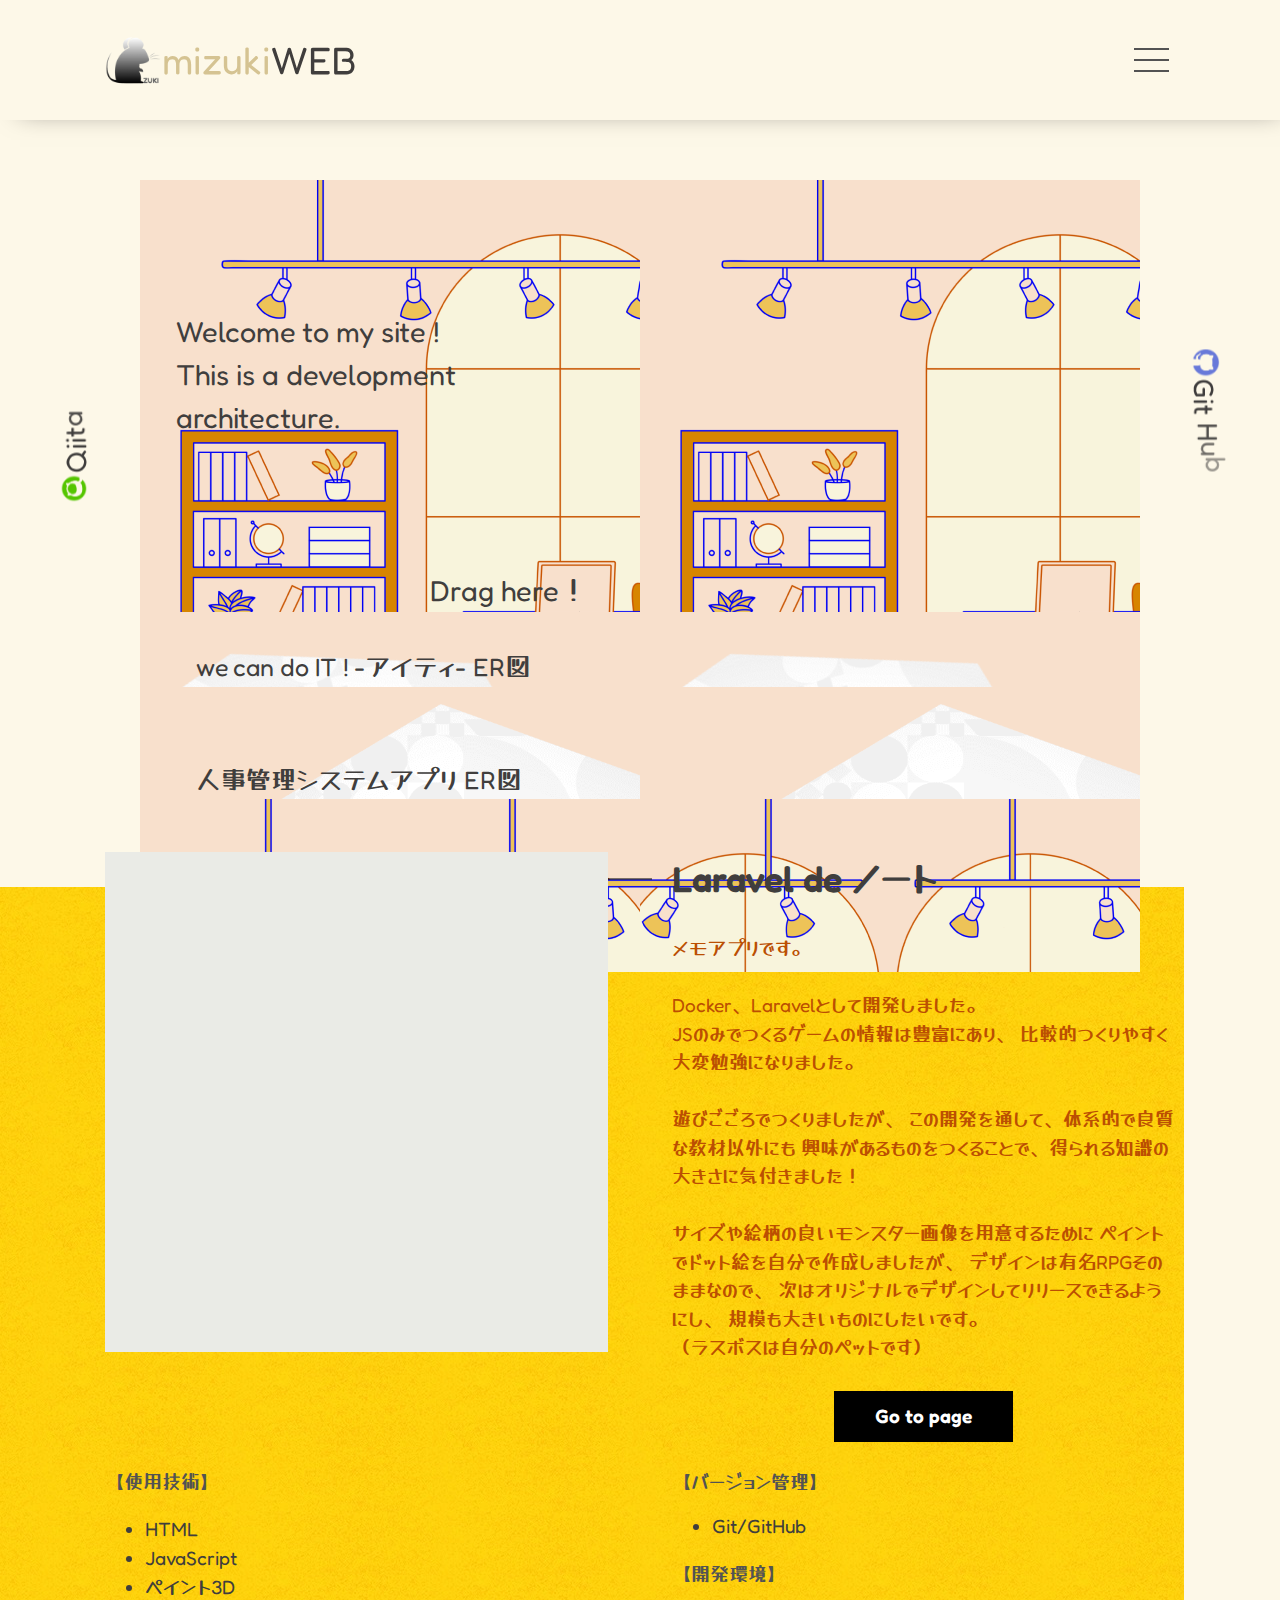
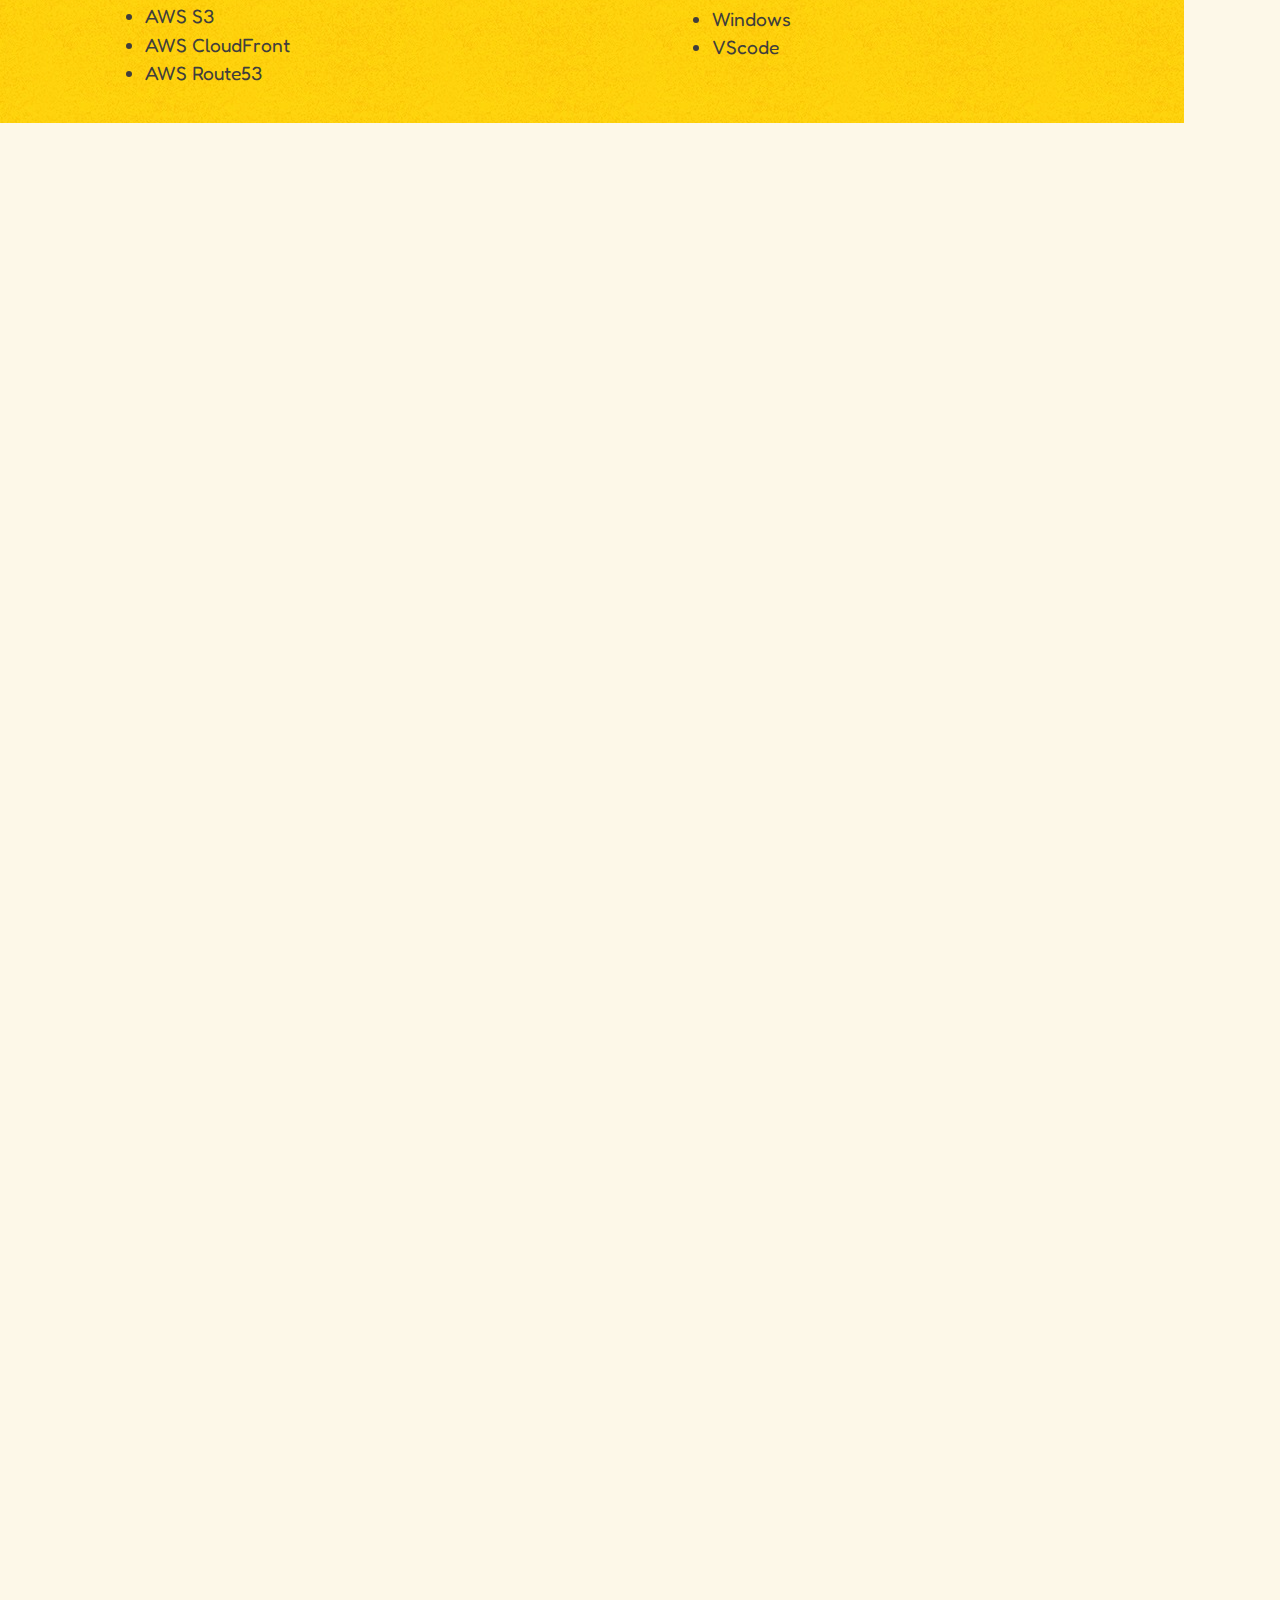
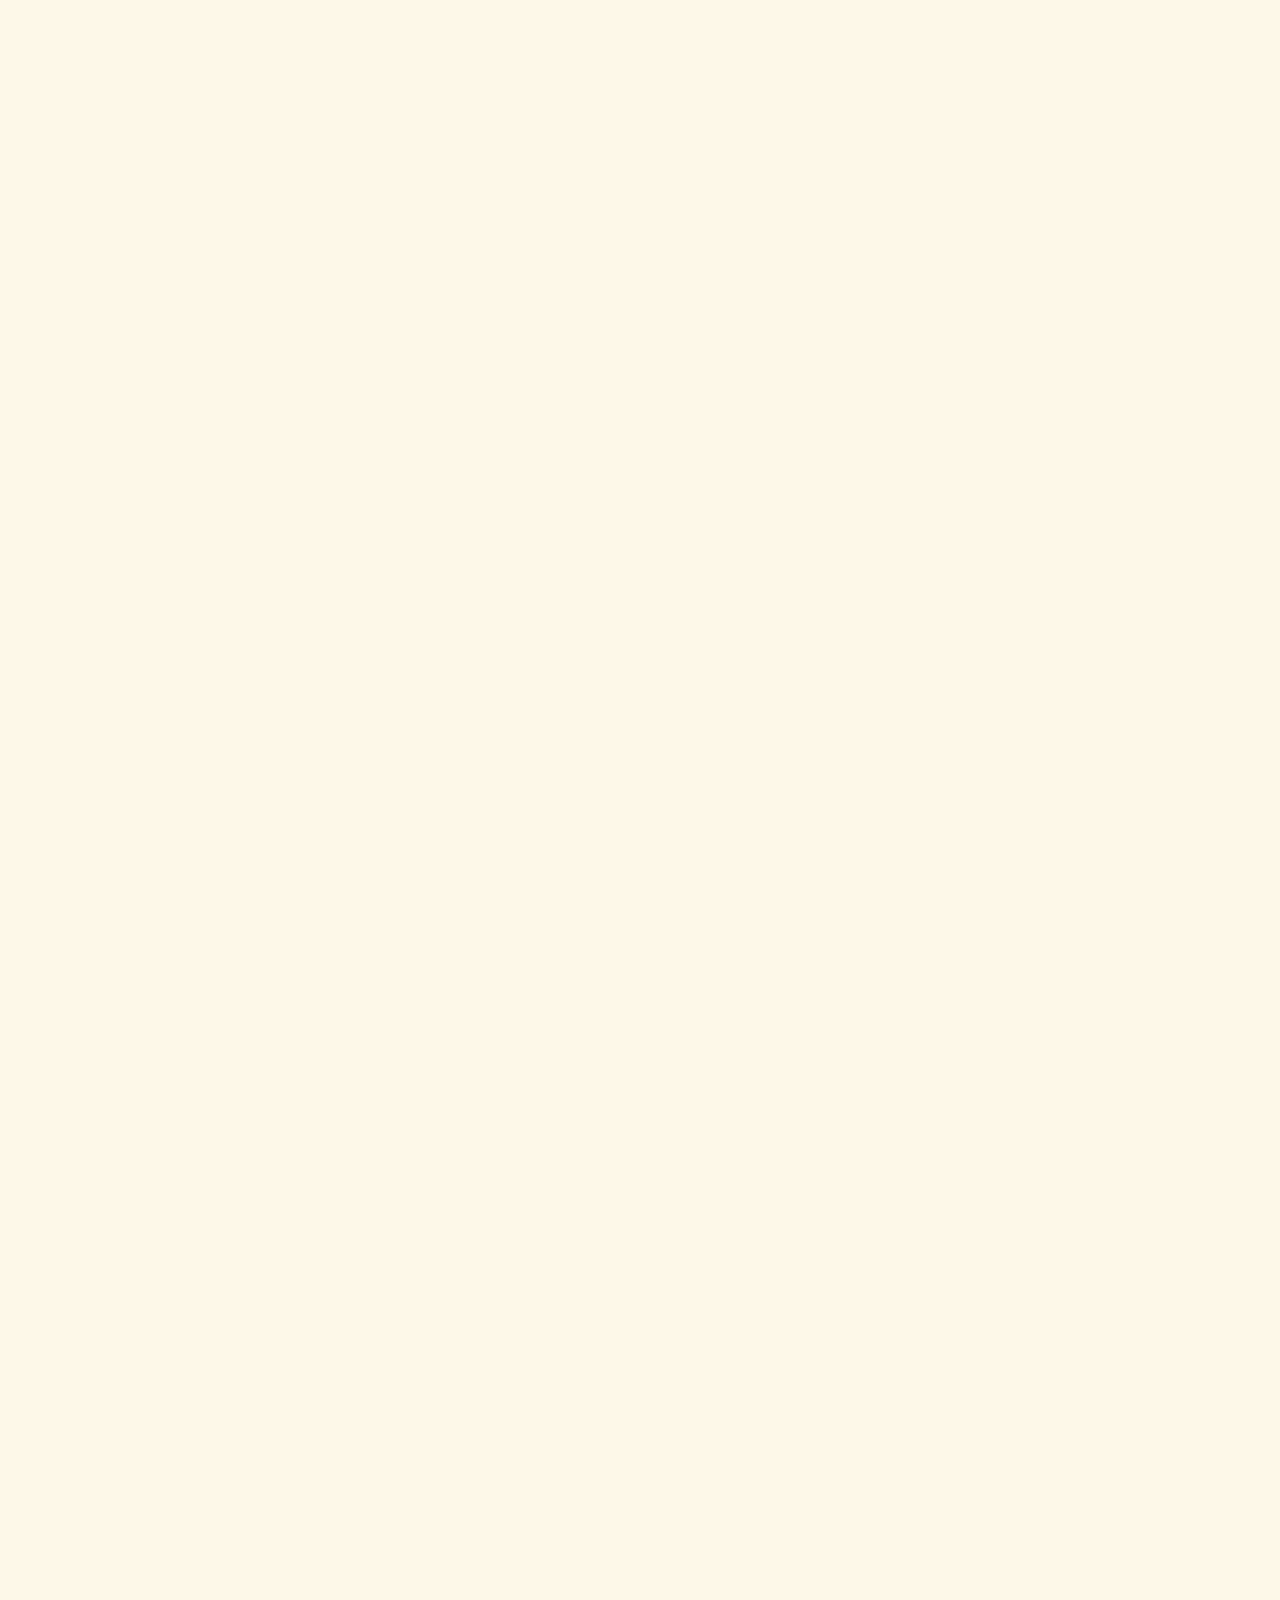
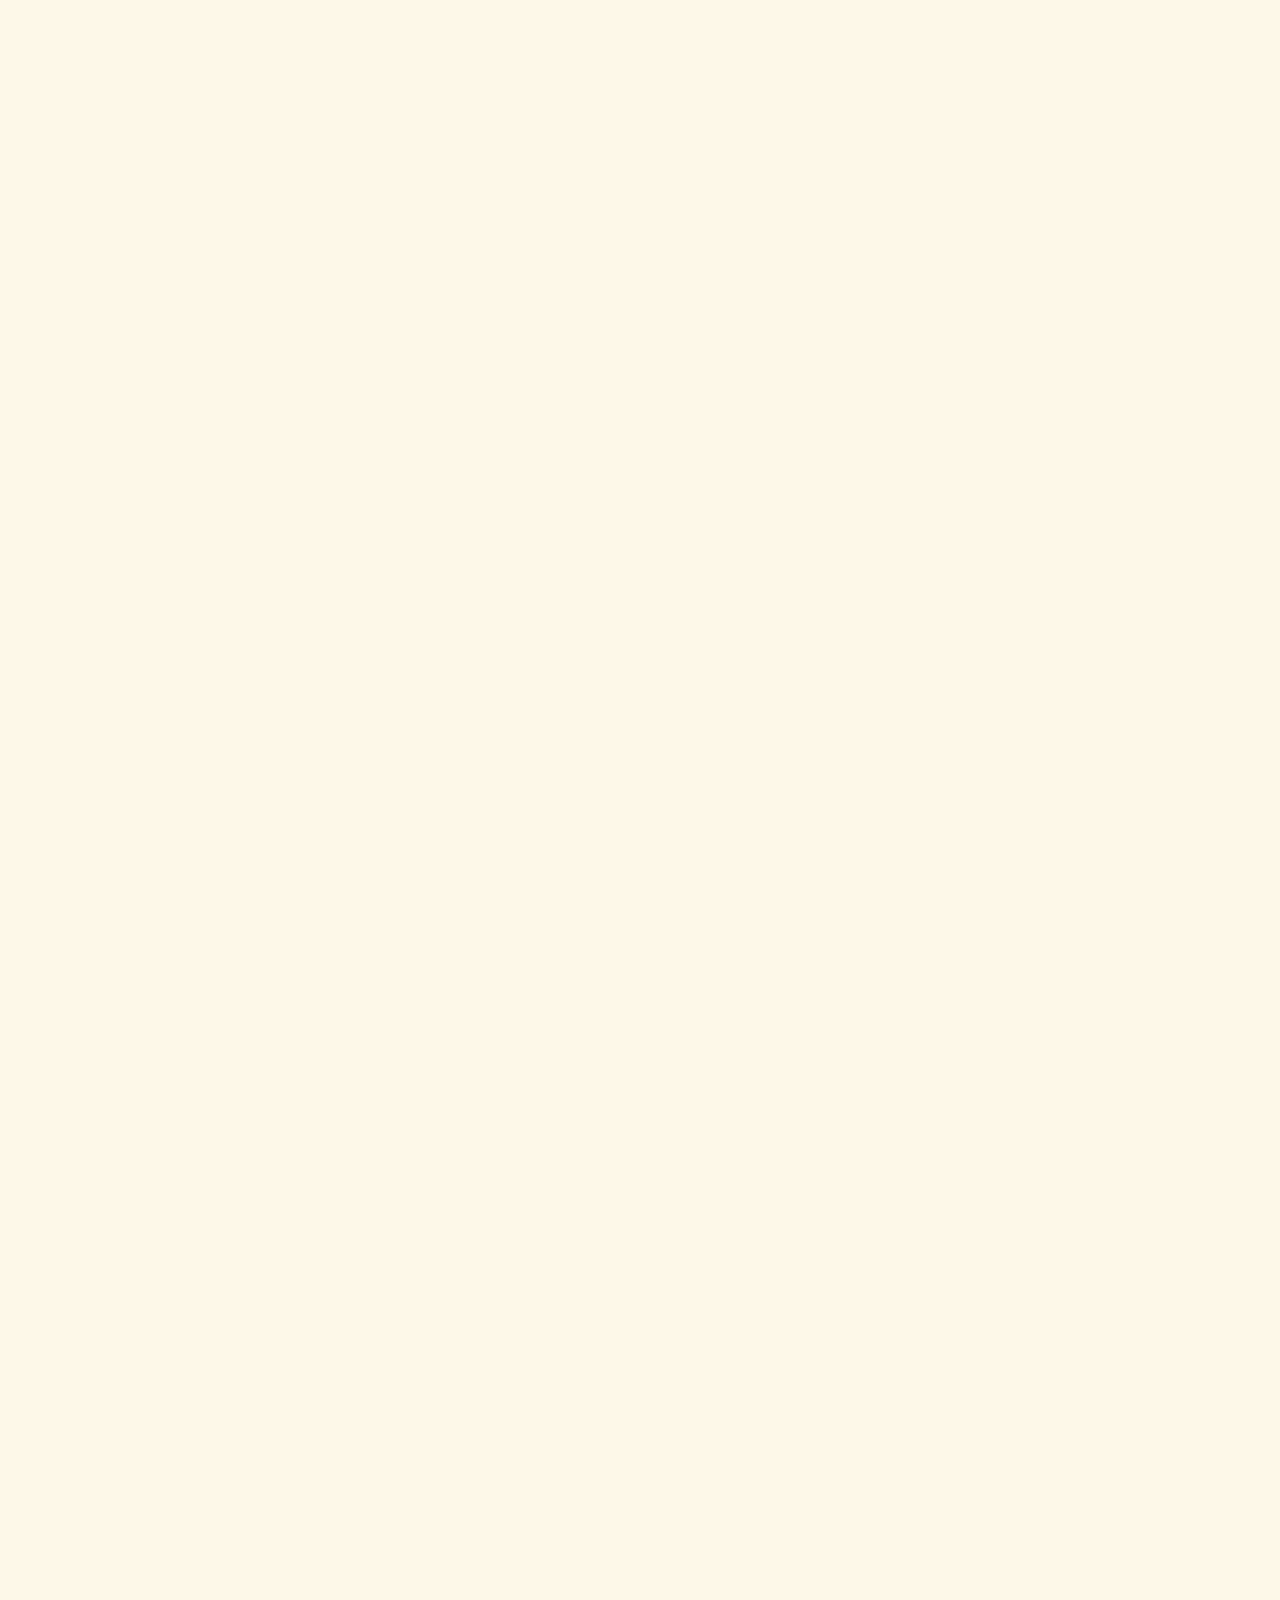
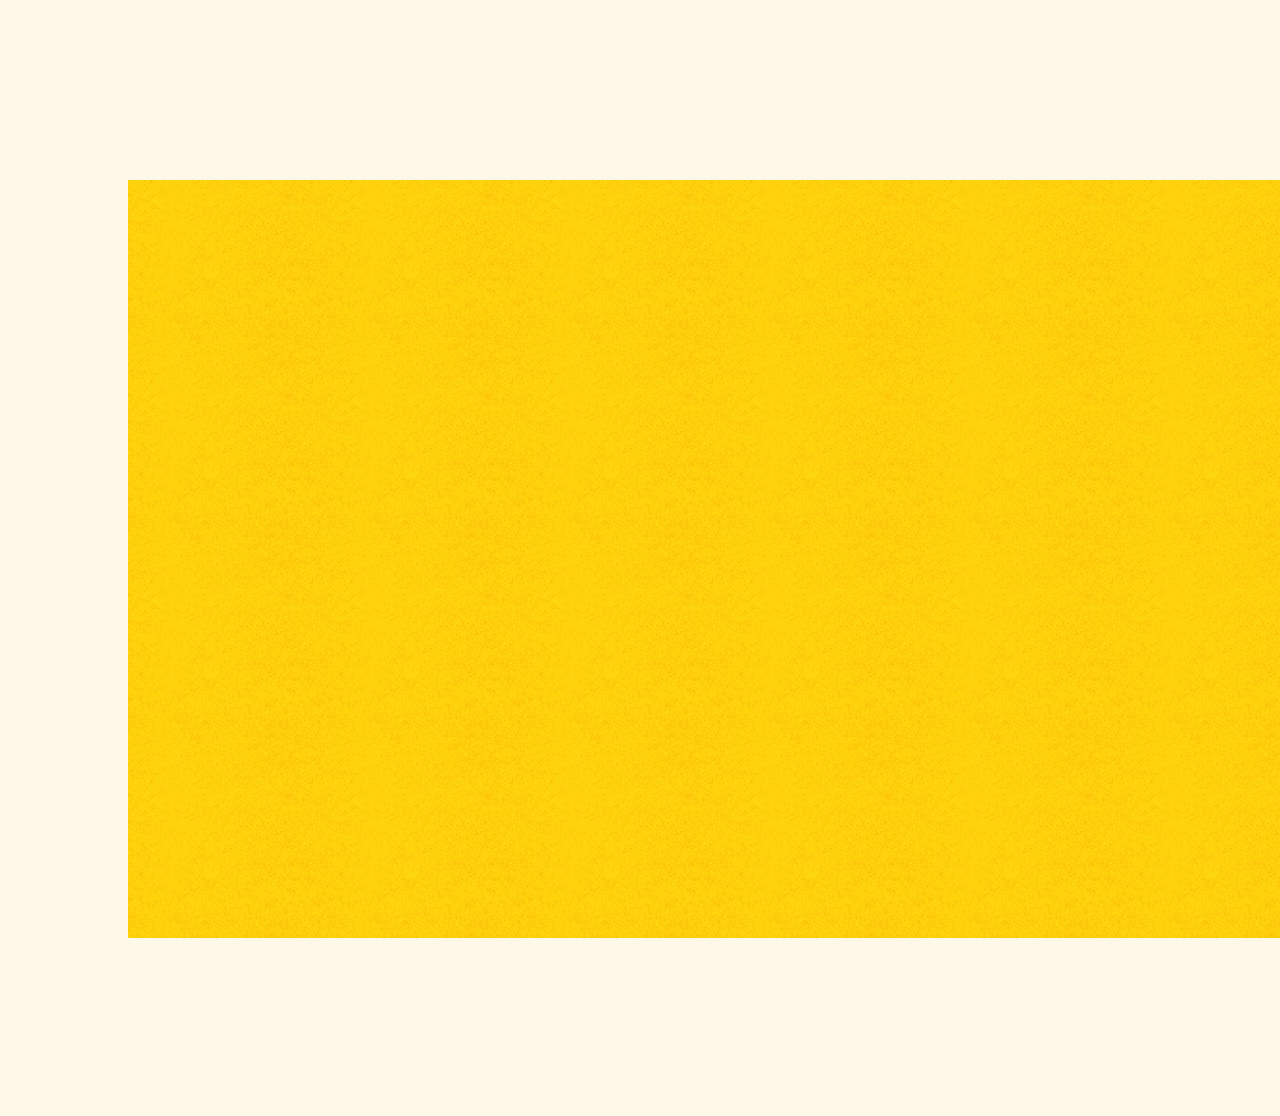
==== commit ca529c00: "works.5" ====
--- a/index.html
+++ b/index.html
@@ -118,7 +118,7 @@
                               （ラスボスは自分のペットです）<br>
                               </p>
                           </div>
-                          <a href="https://wanwanfantasy.nezumizuki.xyz/" target="_blank">
+                          <a href="http://laravel-de-note.nezumizuki.click/" target="_blank">
                             <div class="detail__btn item">
                               <button class="btn letter-spacing">Go to page</button>
                             </div>
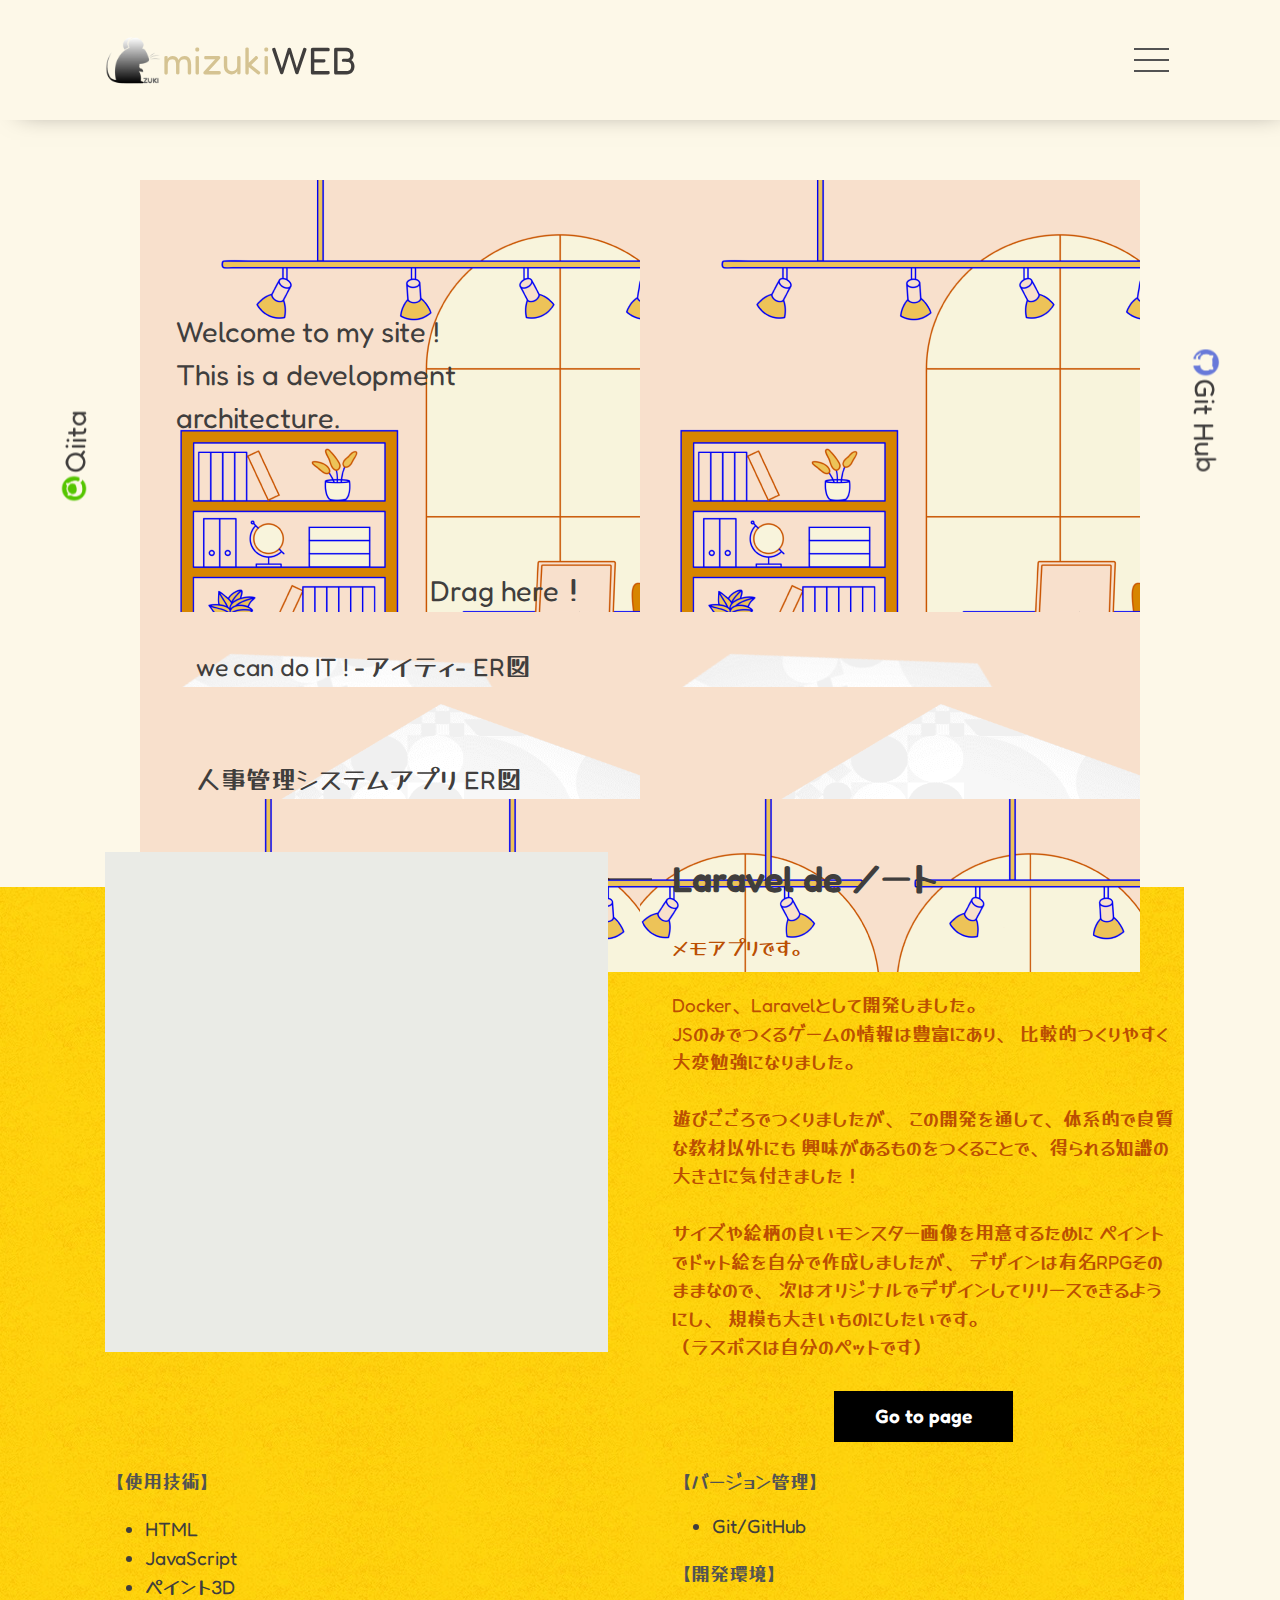
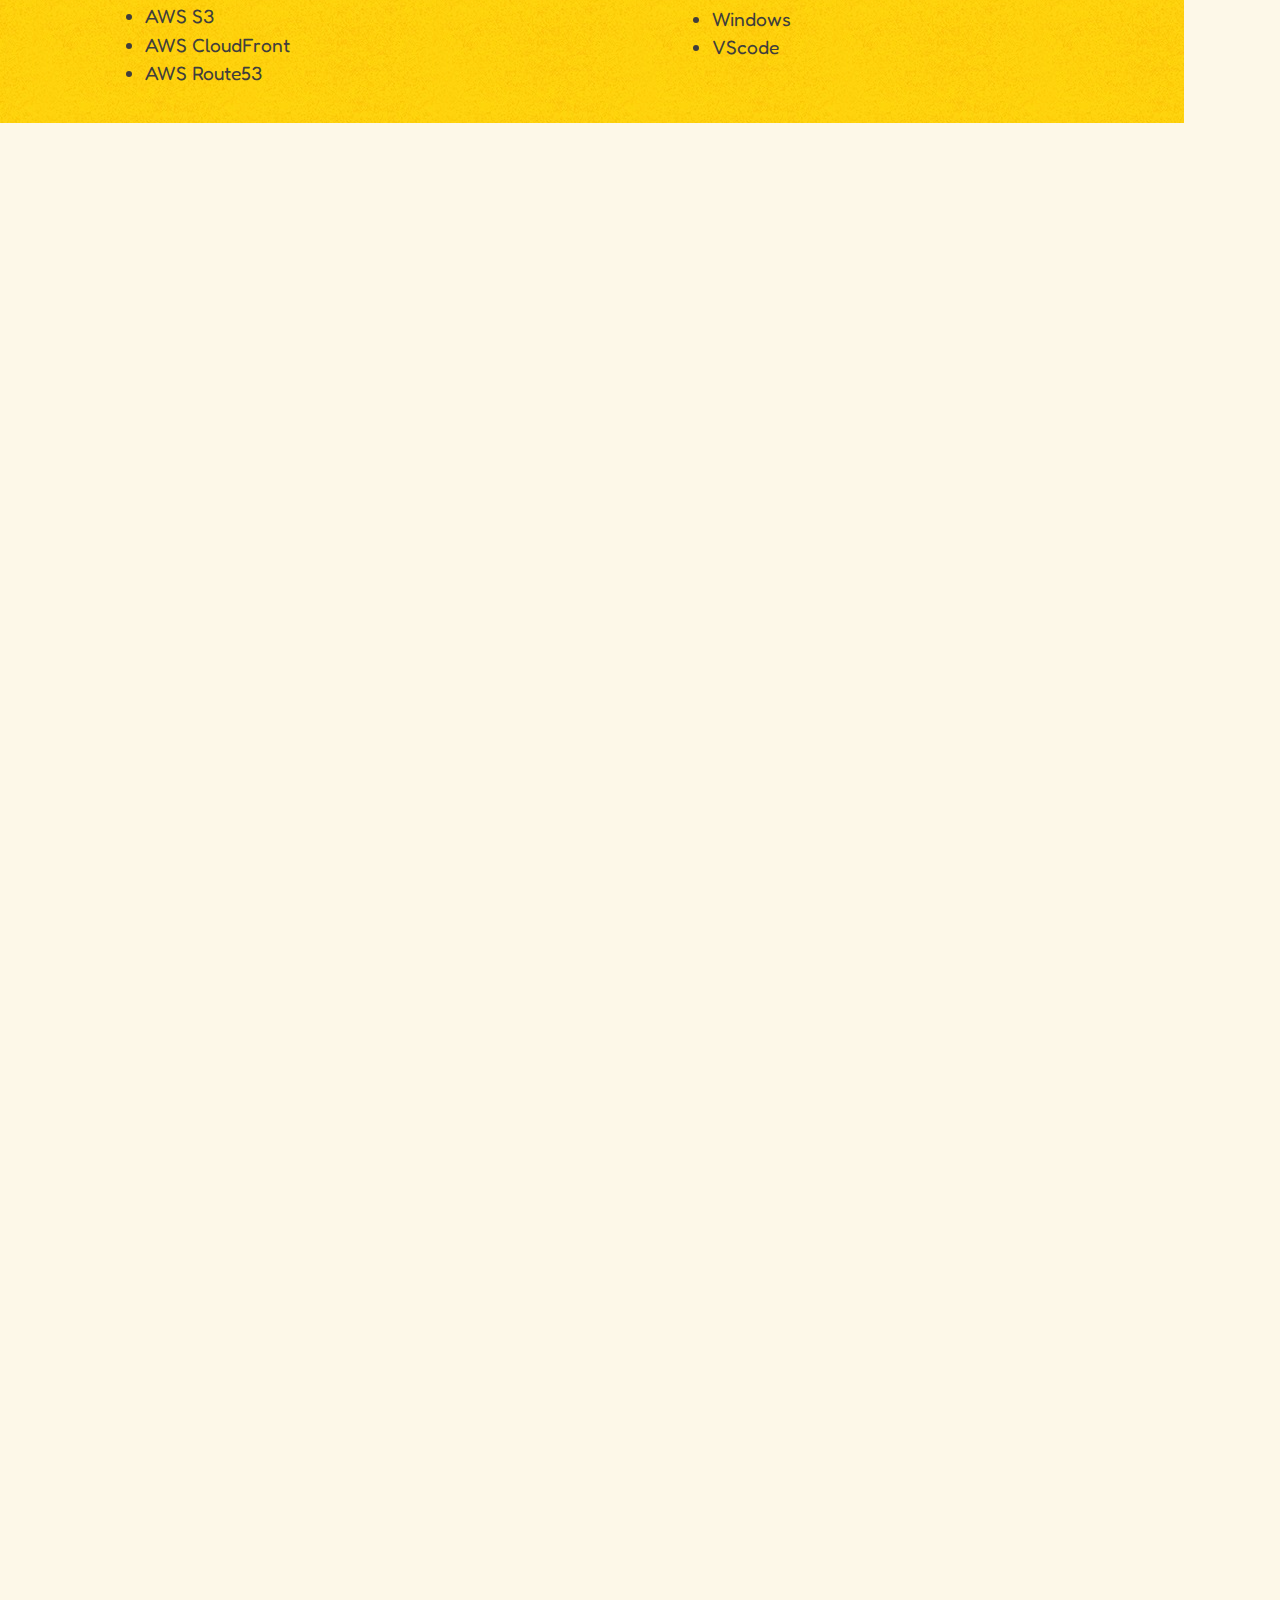
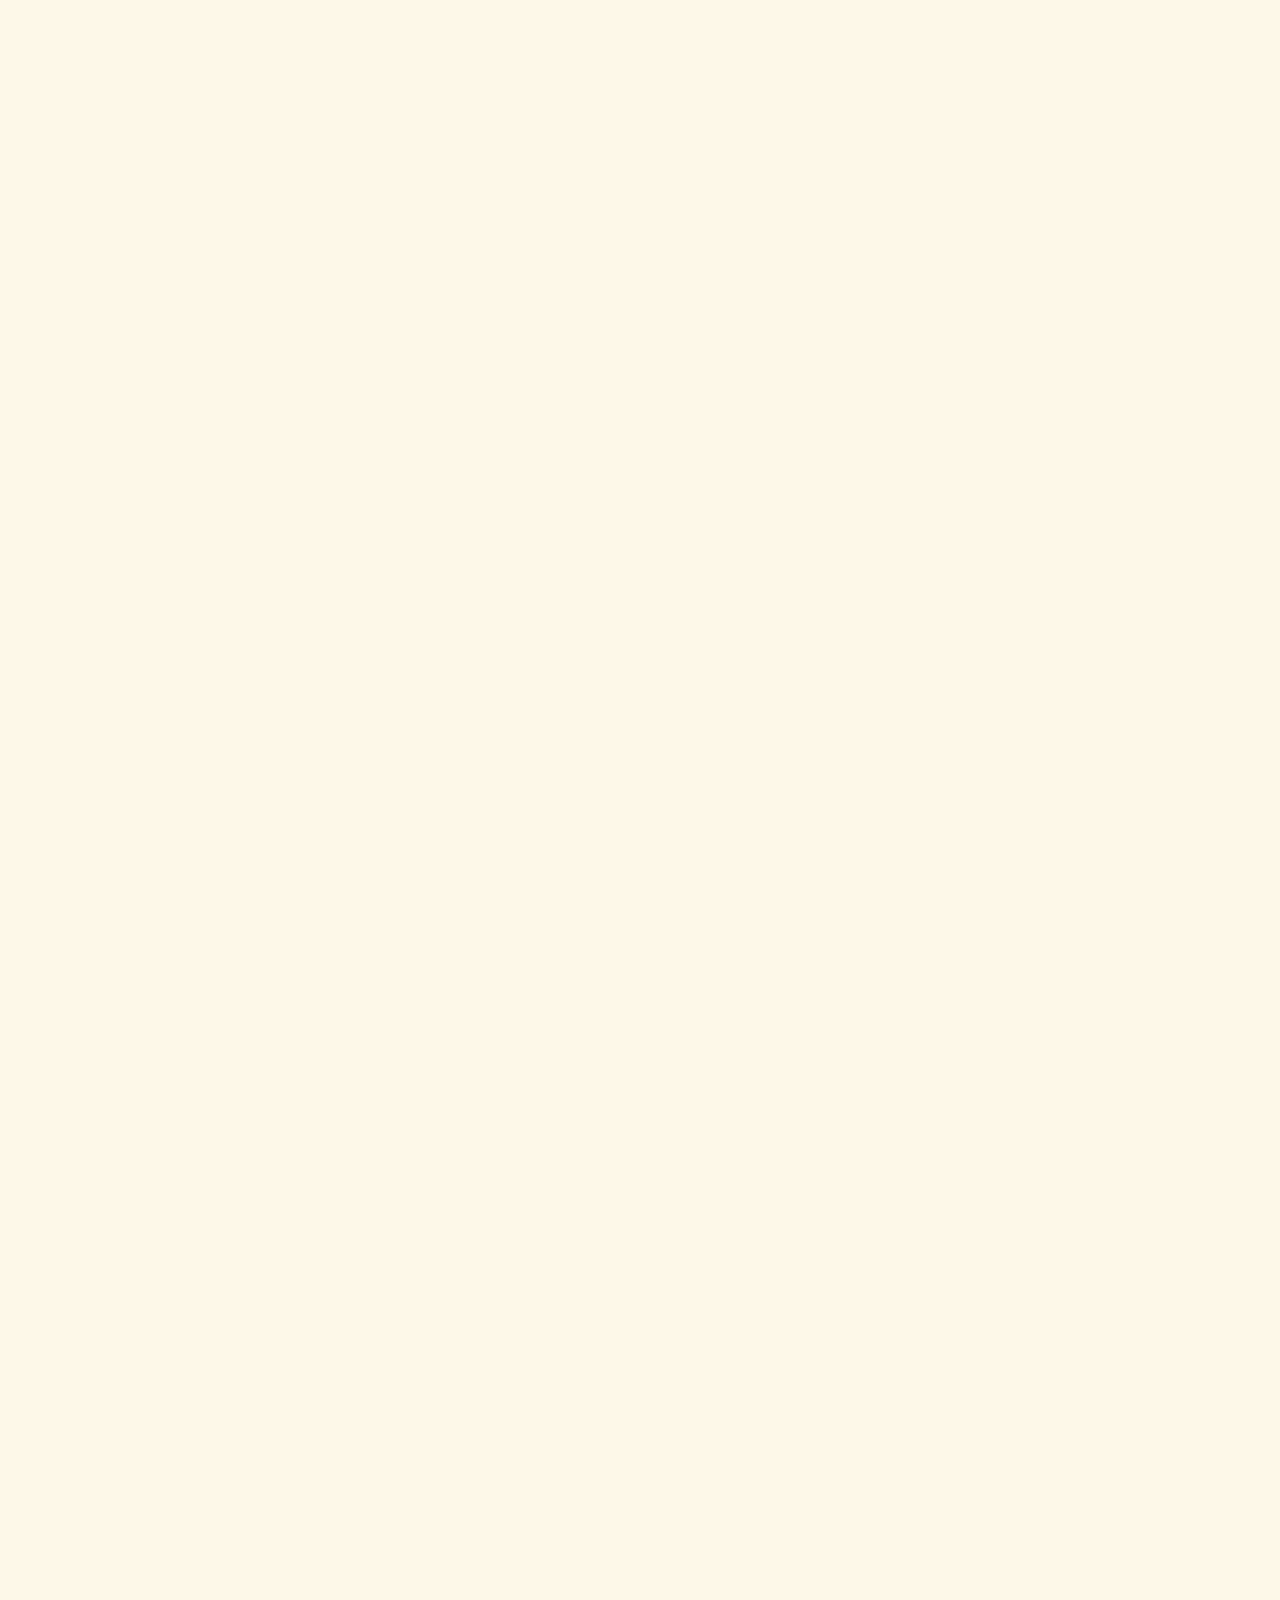
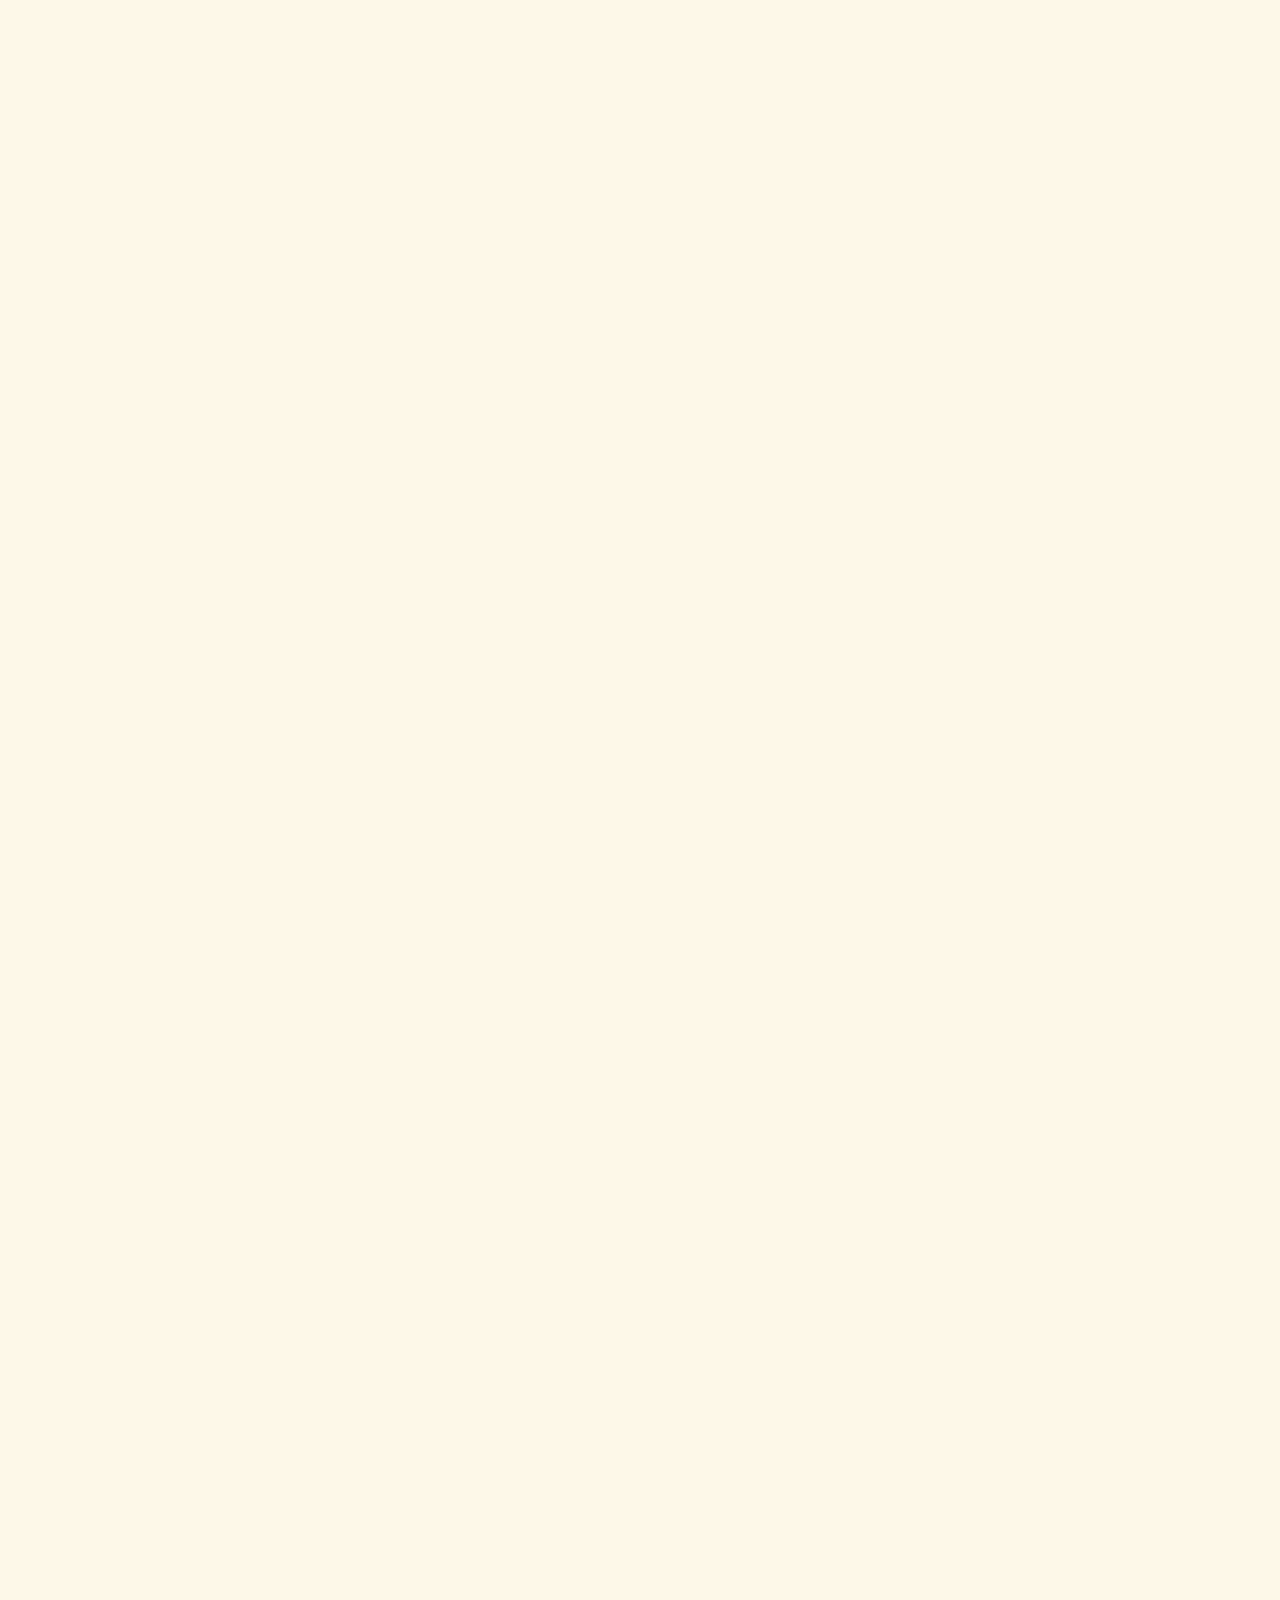
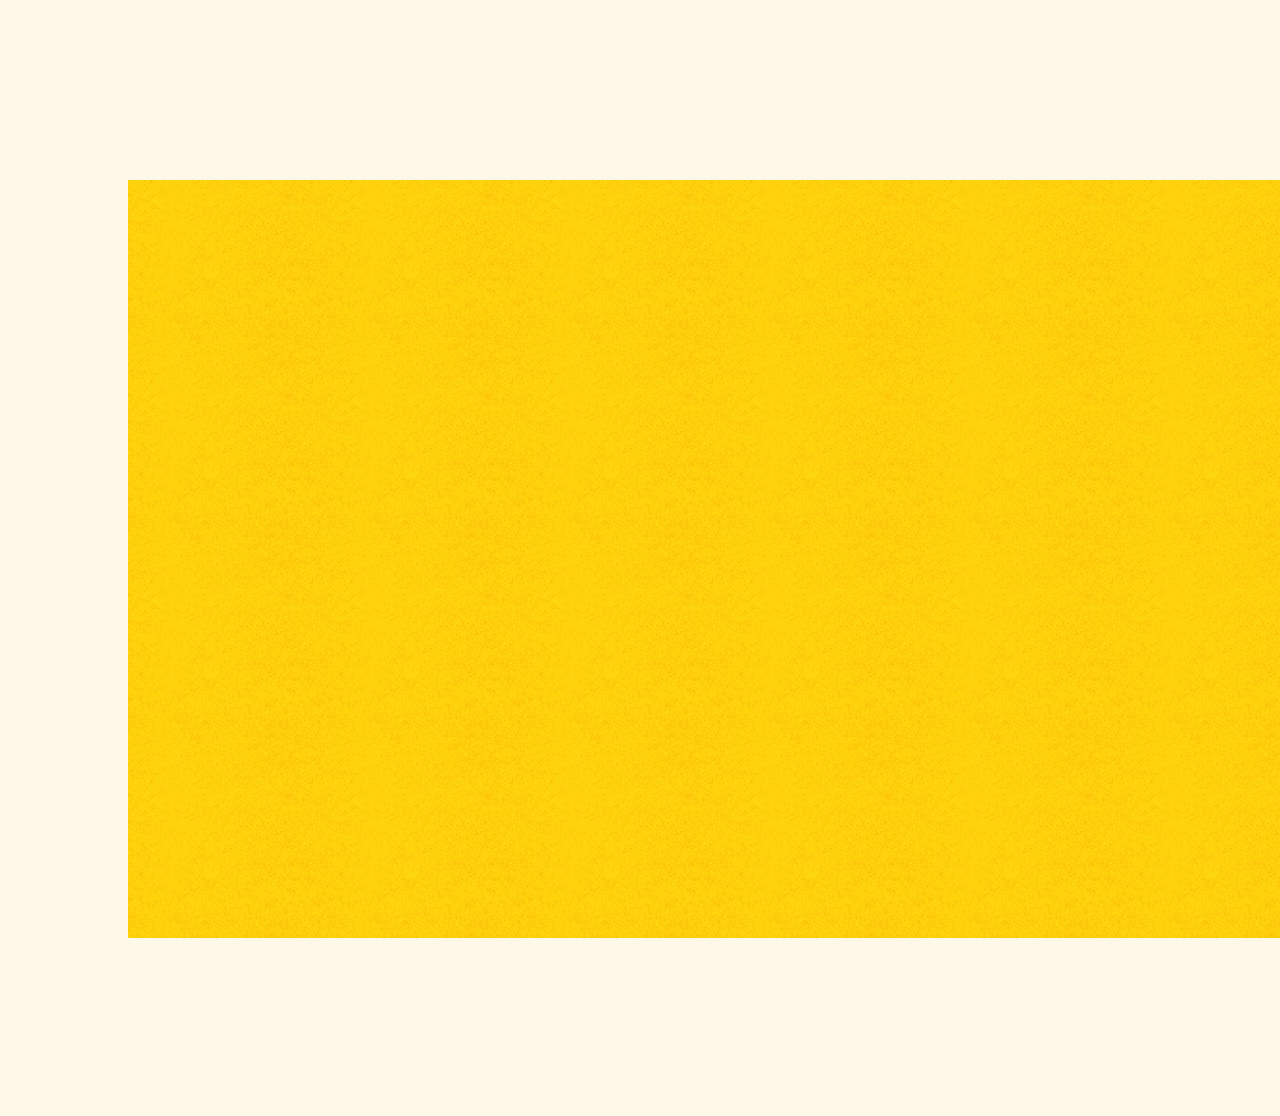
==== commit a3eef467: "Docker-de-Note" ====
--- a/index.html
+++ b/index.html
@@ -118,7 +118,7 @@
                               （ラスボスは自分のペットです）<br>
                               </p>
                           </div>
-                          <a href="http://laravel-de-note.nezumizuki.click/" target="_blank">
+                          <a href="http://18.179.10.24:8080/" target="_blank">
                             <div class="detail__btn item">
                               <button class="btn letter-spacing">Go to page</button>
                             </div>
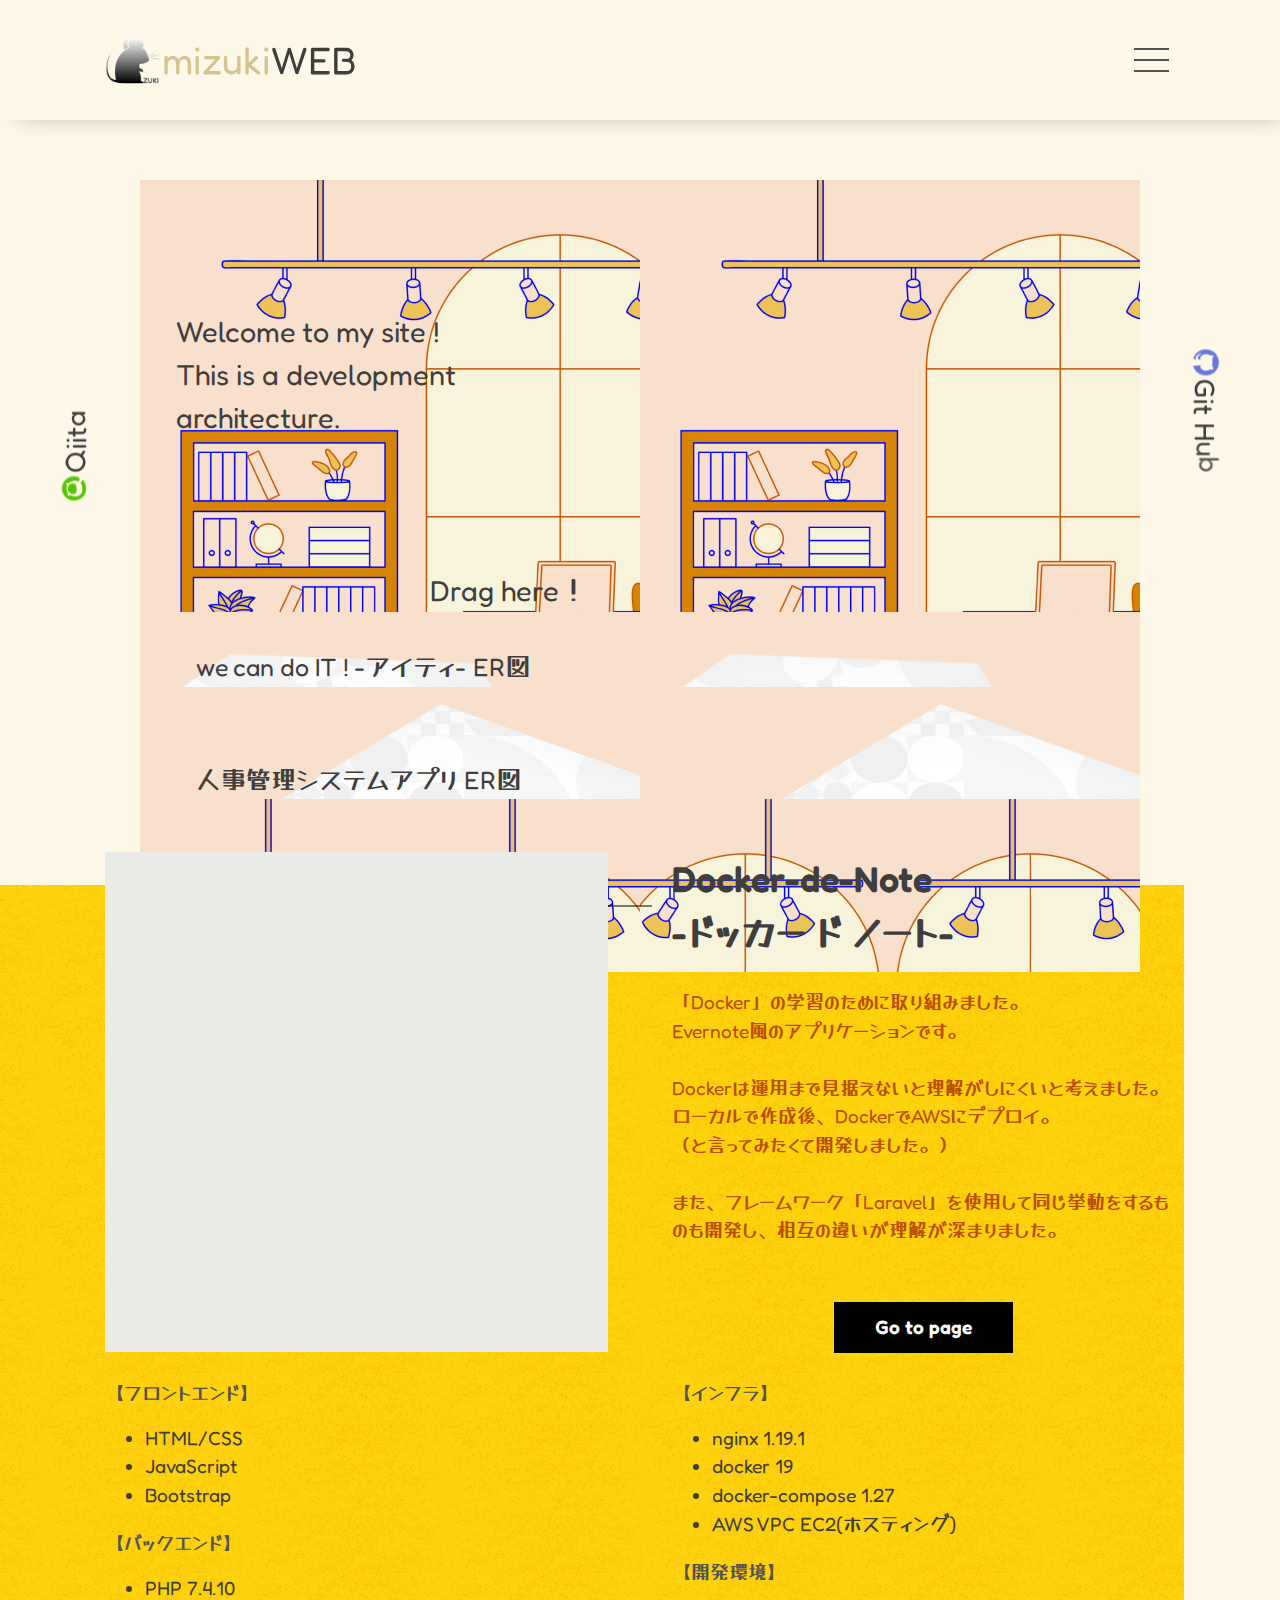
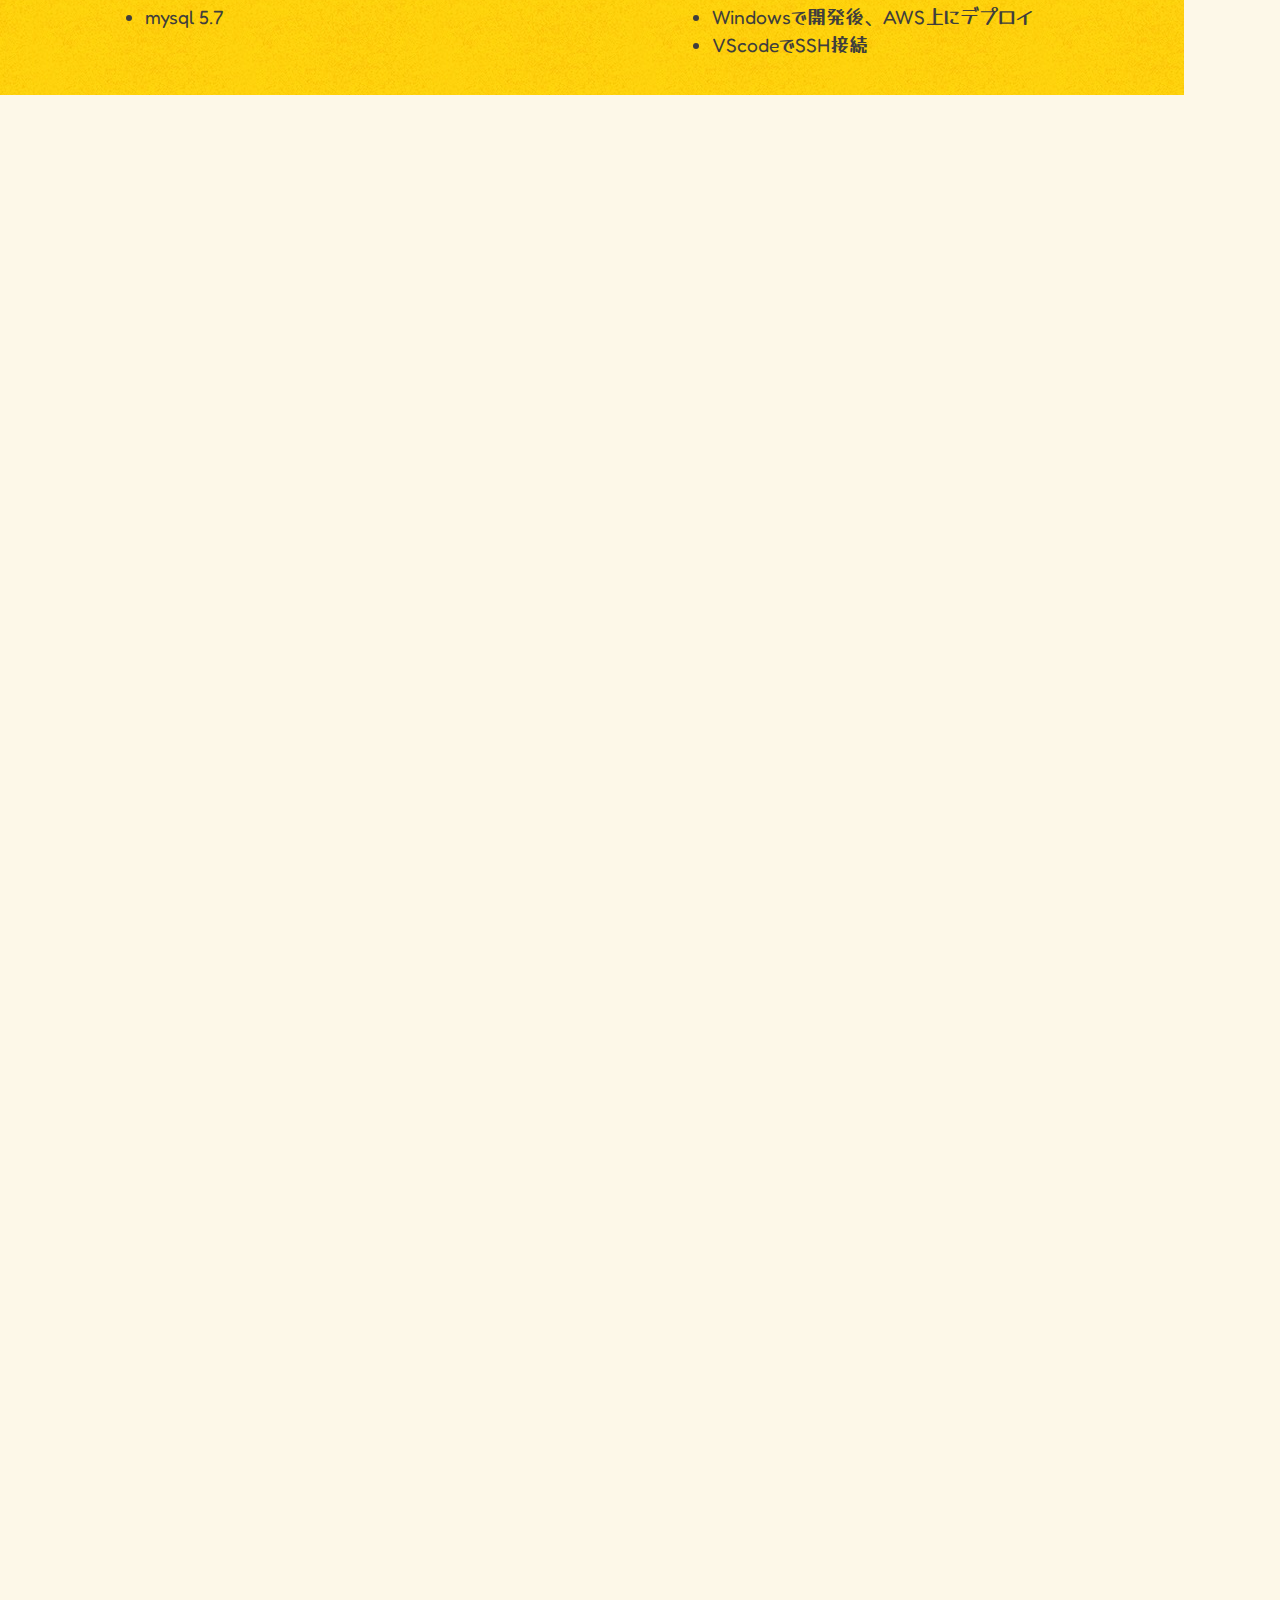
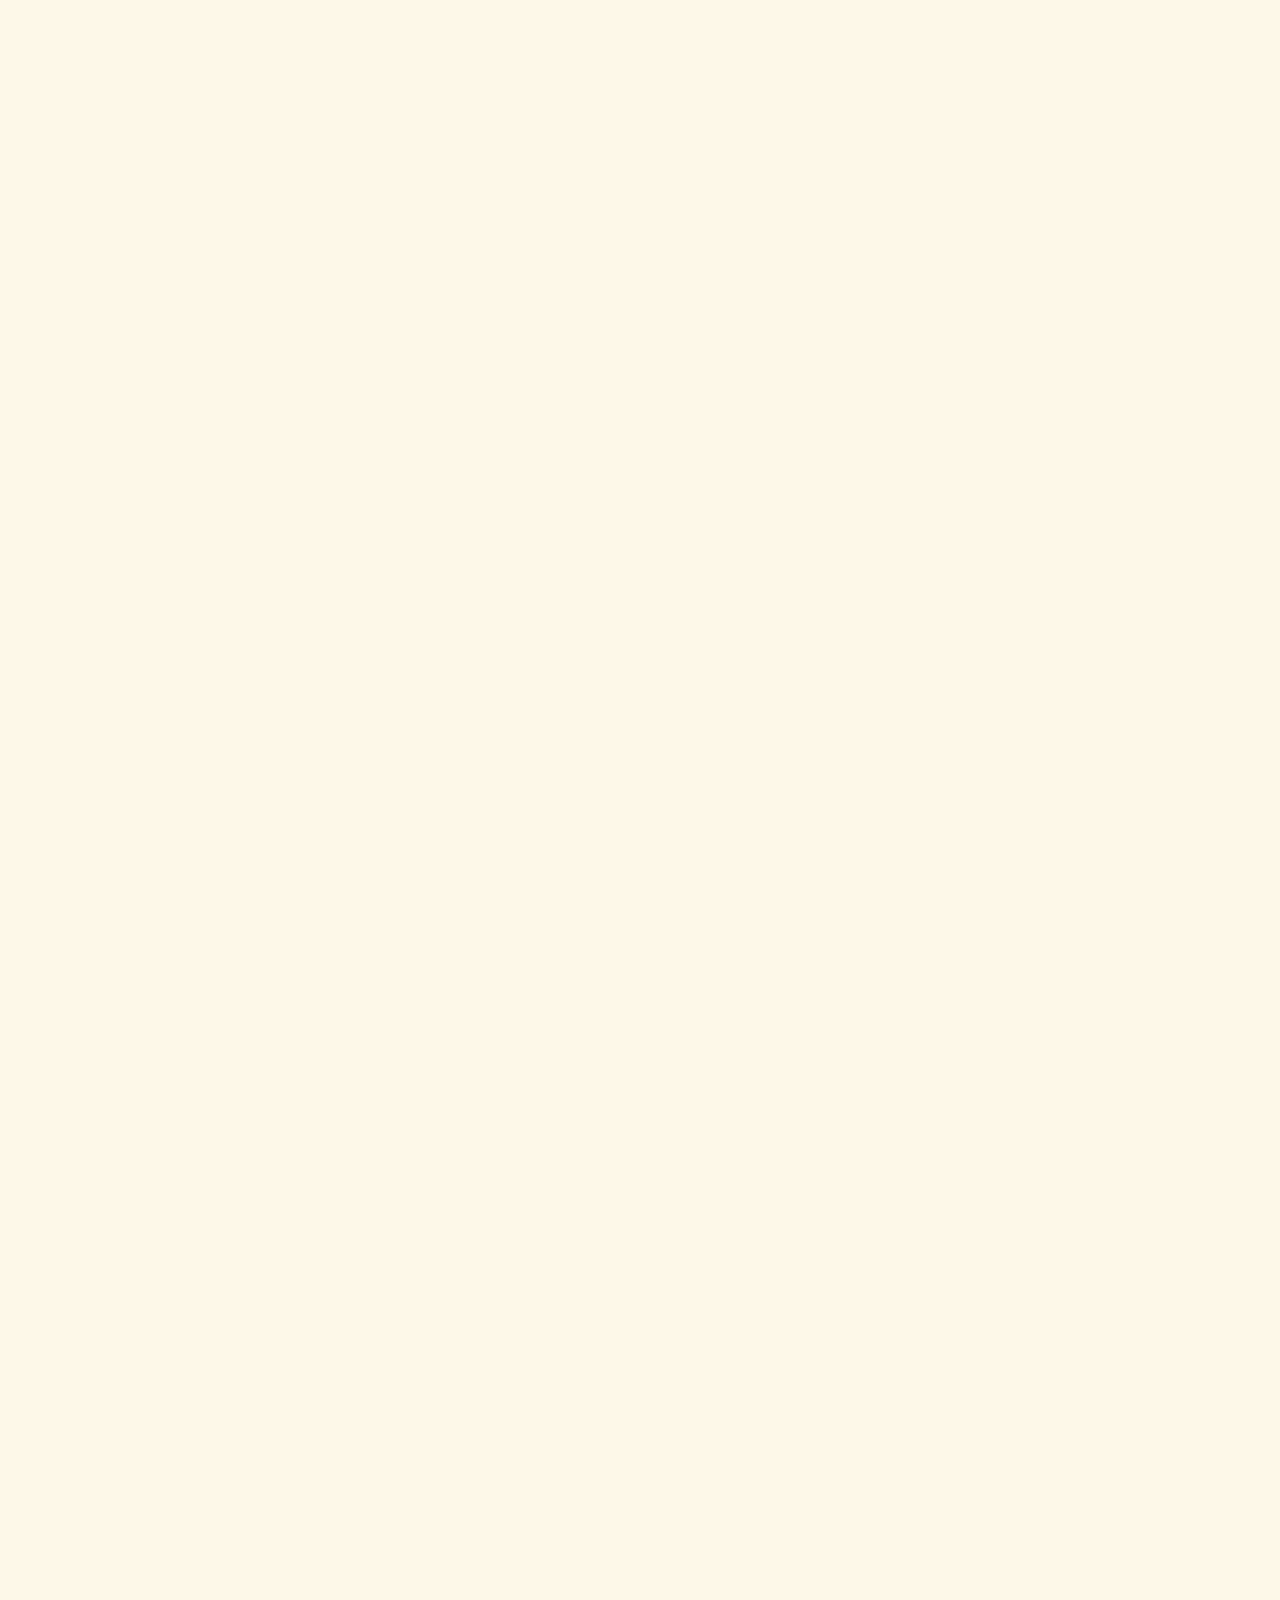
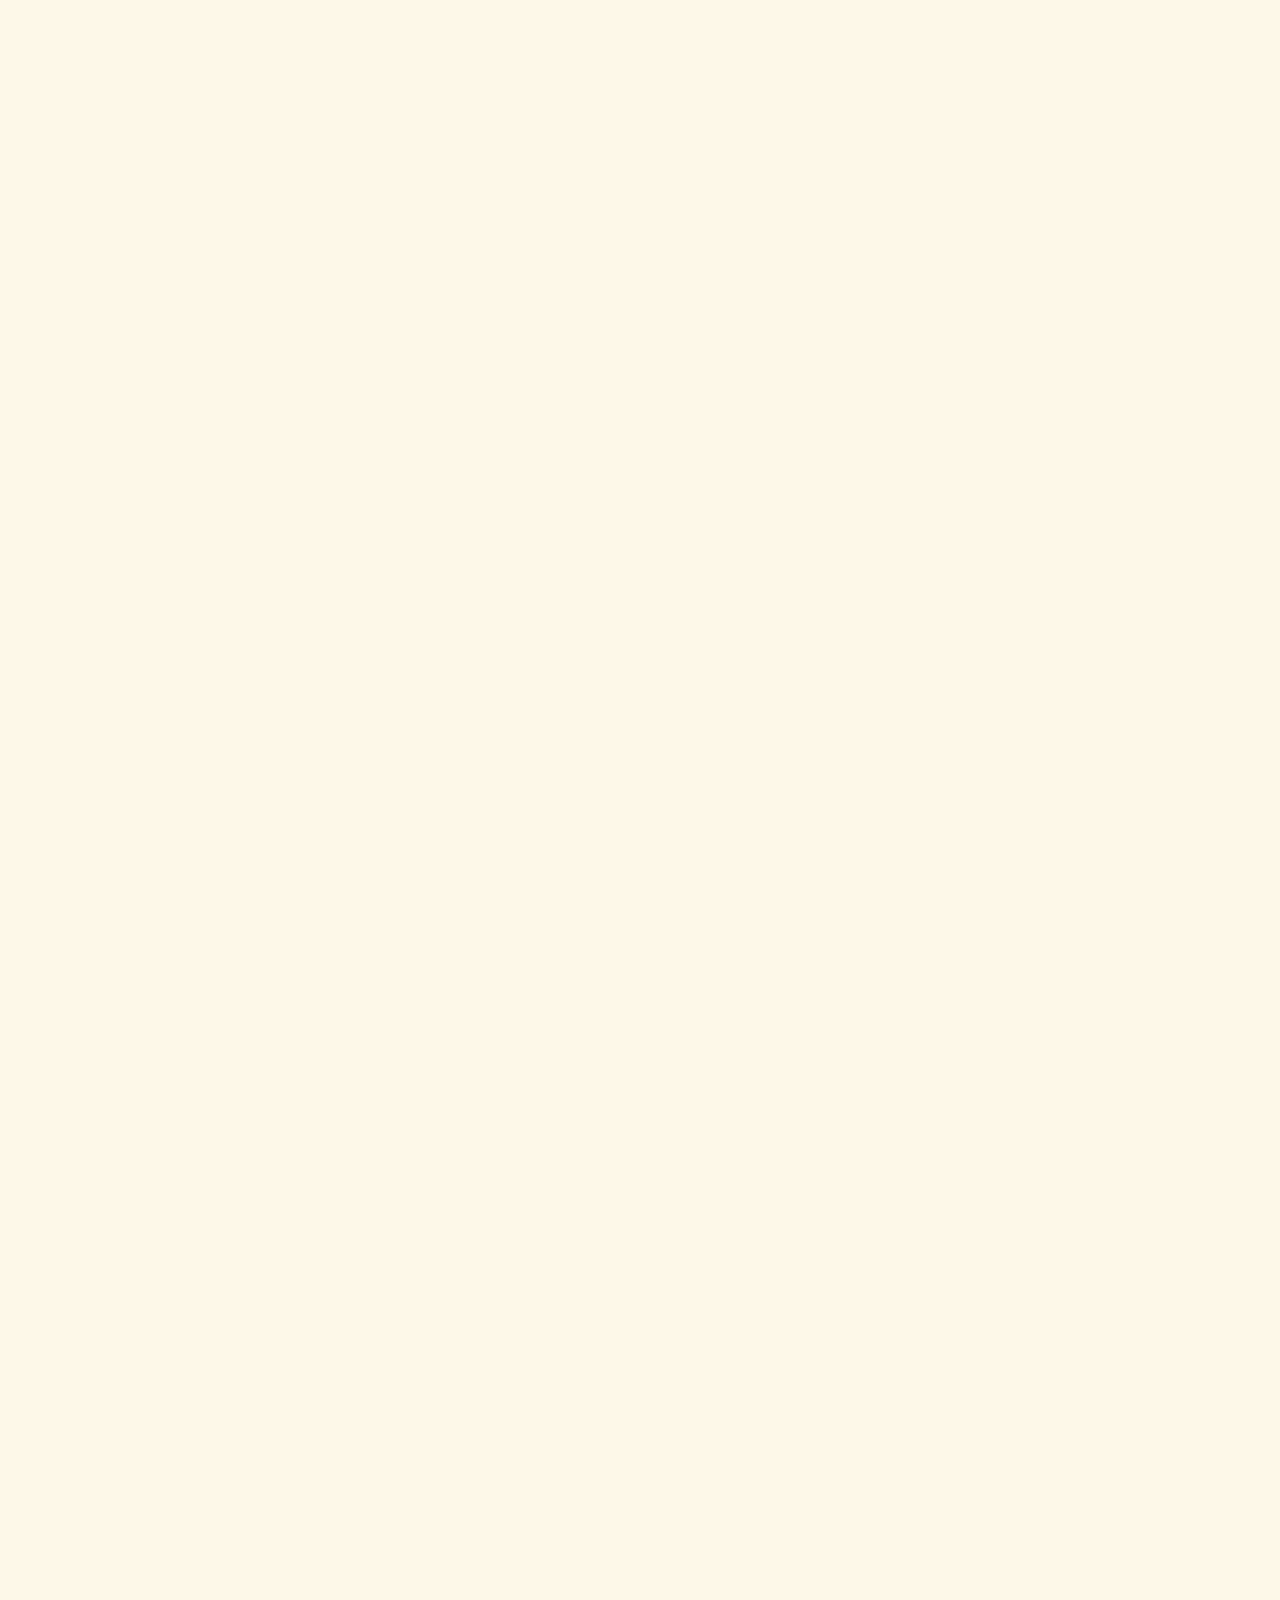
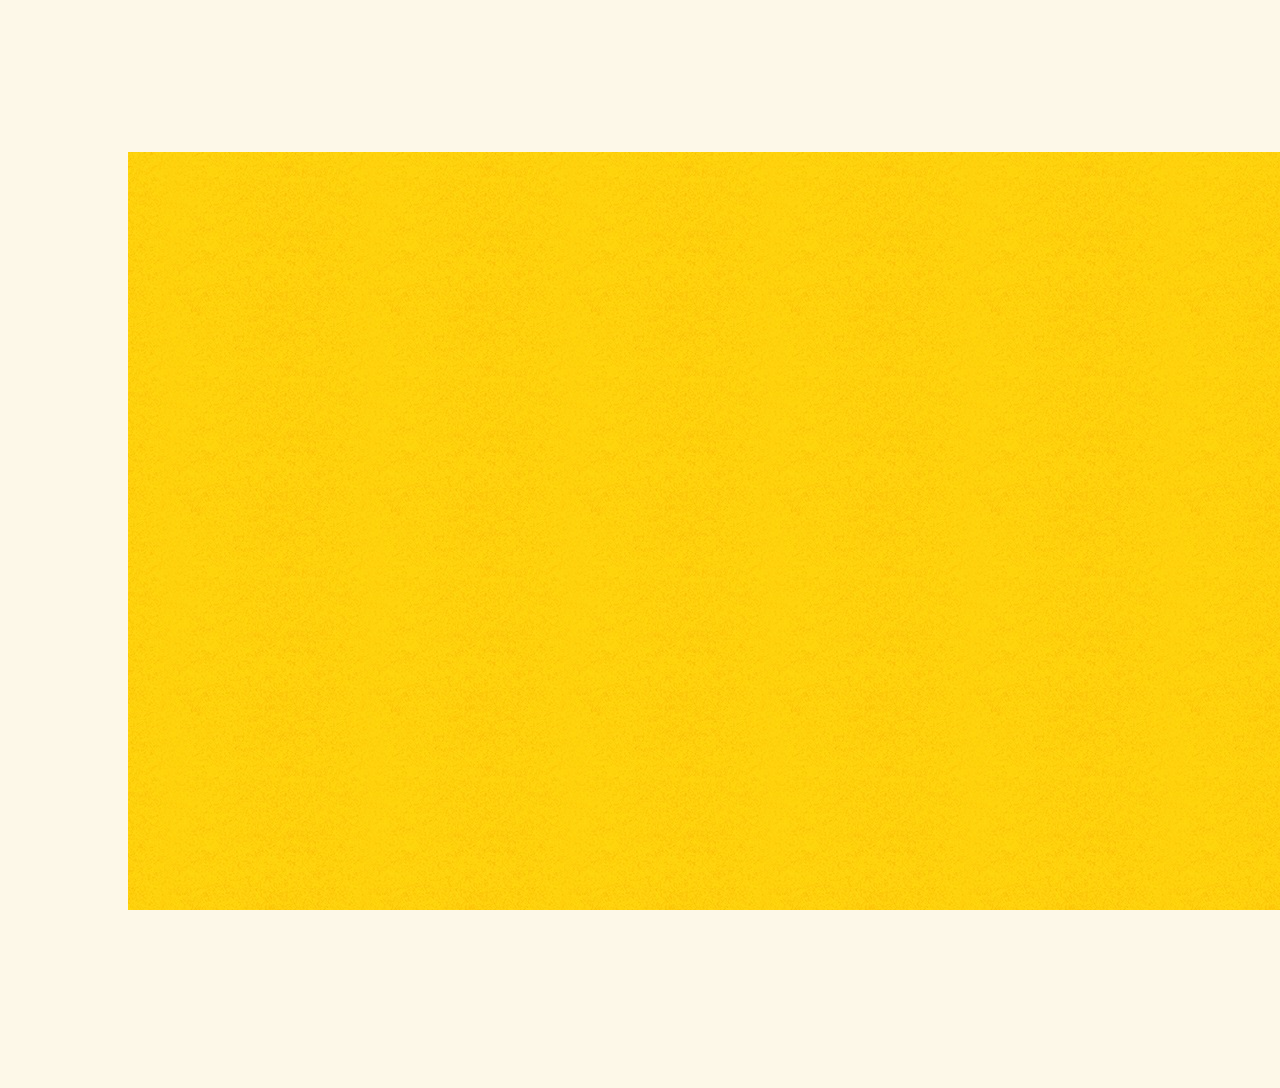
==== commit 322e5ba3: "works5_thumbnail" ====
--- a/index.html
+++ b/index.html
@@ -88,34 +88,26 @@
                   <div class="works__innerleft item">
                     <div class="works__container">
                       <div class="detail__img cover-slide">
-                        <img class="img-zoom" src="images/-thumbnail.jpg" style="
-                        object-position: left top;" alt="わんわんファンタジー">
+                        <img class="img-zoom" src="images/docker-de-note-thumbnail.jpg" style="
+                        object-position: left top;" alt="Docker-de-Note -ドッカー ド ノート-">
                       </div>
                       <div class="detail__texts appear left">
                         <div class="detail__texts-inner">
                           <div class="detail__title main-title item">
-                            <span class="white">Laravel de ノート</span>
+                            <span class="white">Docker-de-Note<br> -ドッカー ド ノート-</span>
                           </div>
                           <div class="detail__ item">
                             <p class="detail__comment">
                               <br>
-                              メモアプリです。<br><br>
-                              Docker、Laravelとして開発しました。<br>
-                              JSのみでつくるゲームの情報は豊富にあり、
-                              比較的つくりやすく大変勉強になりました。<br>
-                              <br>
-                              遊びごごろでつくりましたが、
-                              この開発を通して、体系的で良質な教材以外にも
-                              興味があるものをつくることで、得られる知識の大きさに気付きました！<br>
-                              <br>
-                              
-                              
-                              サイズや絵柄の良いモンスター画像を用意するために
-                              ペイントでドット絵を自分で作成しましたが、
-                              デザインは有名RPGそのままなので、
-                              次はオリジナルでデザインしてリリースできるようにし、
-                              規模も大きいものにしたいです。<br>
-                              （ラスボスは自分のペットです）<br>
+                              「Docker」の学習のために取り組みました。
+                              <br>
+                              Evernote風のアプリケーションです。<br>
+                              <br>
+                              Dockerは運用まで見据えないと理解がしにくいと考えました。 <br>
+                              ローカルで作成後、DockerでAWSにデプロイ。<br>（と言ってみたくて開発しました。）<br>
+                                                            <br>
+                              また、フレームワーク「Laravel」を使用して同じ挙動をするものも開発し、相互の違いが理解が深まりました。<br>
+                              <br>
                               </p>
                           </div>
                           <a href="http://18.179.10.24:8080/" target="_blank">
@@ -129,31 +121,34 @@
                         <div class="detail__texts-inner">
                           
                           <div class="detail__ item">
-                            <div class="detail__sub sub-title item">【使用技術】</div>
-                            <p><ul>
-                              <li>HTML</li>
-                              <li>JavaScript</li>
-                              <li>ペイント3D</li>
-                              
-                              <li>AWS S3</li>
-                              <li>AWS CloudFront</li>
-                              <li>AWS Route53</li>
-                            </ul>
-                              </p>
-                          </div>
-                        </div>
-                      </div>
-                      <div class="detail__texts appear left">
-                        <div class="detail__texts-inner">
-                          <div class="detail__ item">
-                            <div class="detail__sub sub-title item">【バージョン管理】</div>
-                            <ul>
-                              <li>Git/GitHub</li>
+                            <div class="detail__sub sub-title item">【フロントエンド】</div>
+                            <ul>
+                                <li>HTML/CSS</li>
+                                <li>JavaScript</li>
+                                <li>Bootstrap</li>
+                            </ul>
+                            <div class="detail__sub sub-title item">【バックエンド】</div>
+                            <ul>
+                                <li>PHP 7.4.10</li>
+                                <li>mysql 5.7</li>
+                            </ul>
+                          </div>
+                        </div>
+                      </div>
+                      <div class="detail__texts appear left">
+                        <div class="detail__texts-inner">
+                          <div class="detail__ item">
+                            <div class="detail__sub sub-title item">【インフラ】</div>
+                            <ul>
+                                <li>nginx 1.19.1</li>
+                                <li>docker 19</li>
+                                <li>docker-compose 1.27</li>
+                                <li>AWS VPC EC2(ホスティング)</li>
                             </ul>
                             <div class="detail__sub sub-title item">【開発環境】</div>
                             <ul>
-                                <li>Windows</li>
-                                <li>VScode</li>
+                              <li>Windowsで開発後、AWS上にデプロイ</li>
+                              <li>VScodeでSSH接続</li>
                             </ul>
                           </div>
                         </div>
@@ -562,11 +557,17 @@
         <ul class="mobile-menu__main">
           <!-- <li class="mobile-menu__item">
             <a class="mobile-menu__link" href="details/first.html">
-                <span class="main-title">Works No.5</span>
+                <span class="main-title">Works No.6</span>
                 <span class="sub-title">冷食おいしイイネへ</span>
             </a>
           </li> -->
           <li class="mobile-menu__item">
+              <a class="mobile-menu__link" href="http://18.179.10.24:8080/" target="_blank">
+                  <span class="main-title">Works No.5</span>
+                  <span class="sub-title">Docker-de-Note-ドッカー ド ノート-</span>
+              </a>
+          </li>
+          <li class="mobile-menu__item">
               <a class="mobile-menu__link" href="wecandoit/" target="_blank">
                   <span class="main-title">Works No.4</span>
                   <span class="sub-title">we can do IT！-アイティ-</span>
@@ -600,6 +601,12 @@
               <a class="mobile-menu__link" href="https://github.com/mizukikaihatsu" target="_blank">
                   <span class="main-title">Git Hub</span>
                   <span class="sub-title">わたしのGit Hubへ</span>
+              </a>
+          </li>
+          <li class="mobile-menu__item">
+              <a class="mobile-menu__link" href="https://hub.docker.com/u/nezumizuki" target="_blank">
+                  <span class="main-title">Docker Hub</span>
+                  <span class="sub-title">わたしのDocker Hubへ</span>
               </a>
           </li>
         </ul>
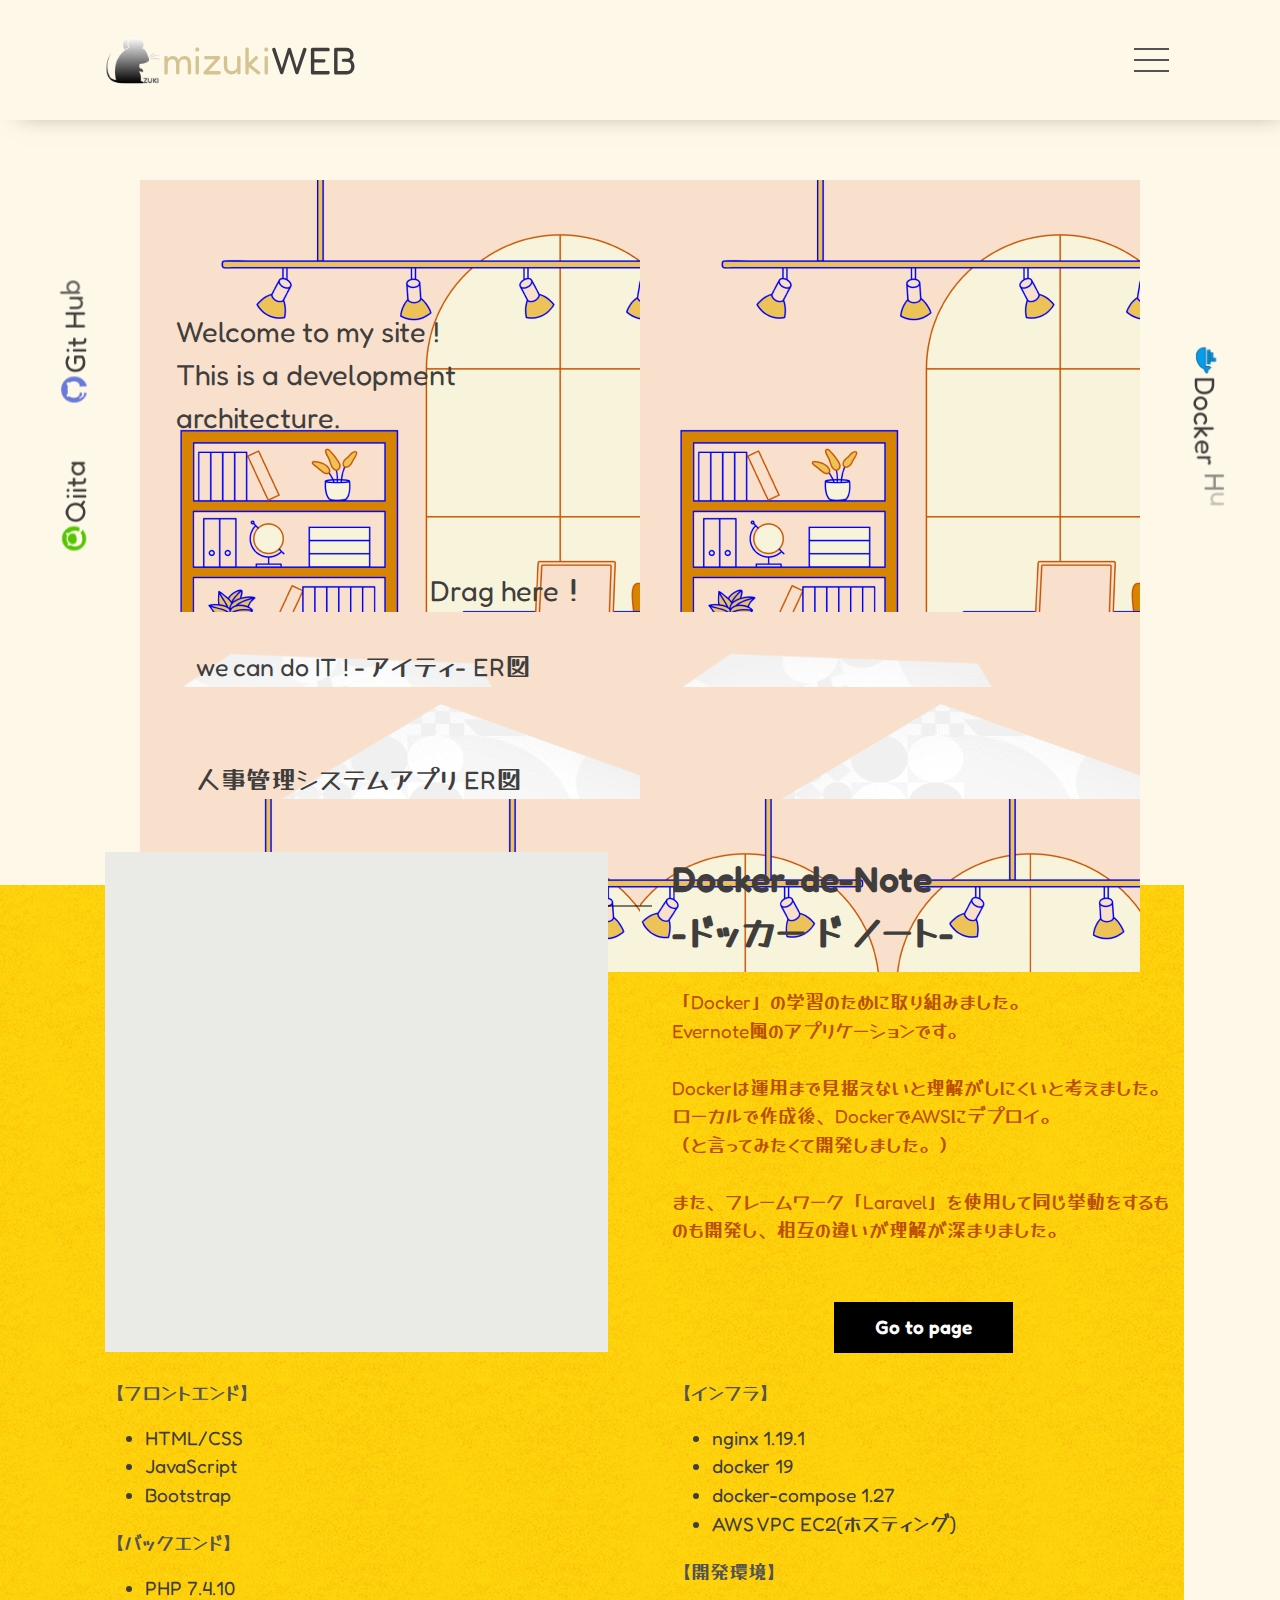
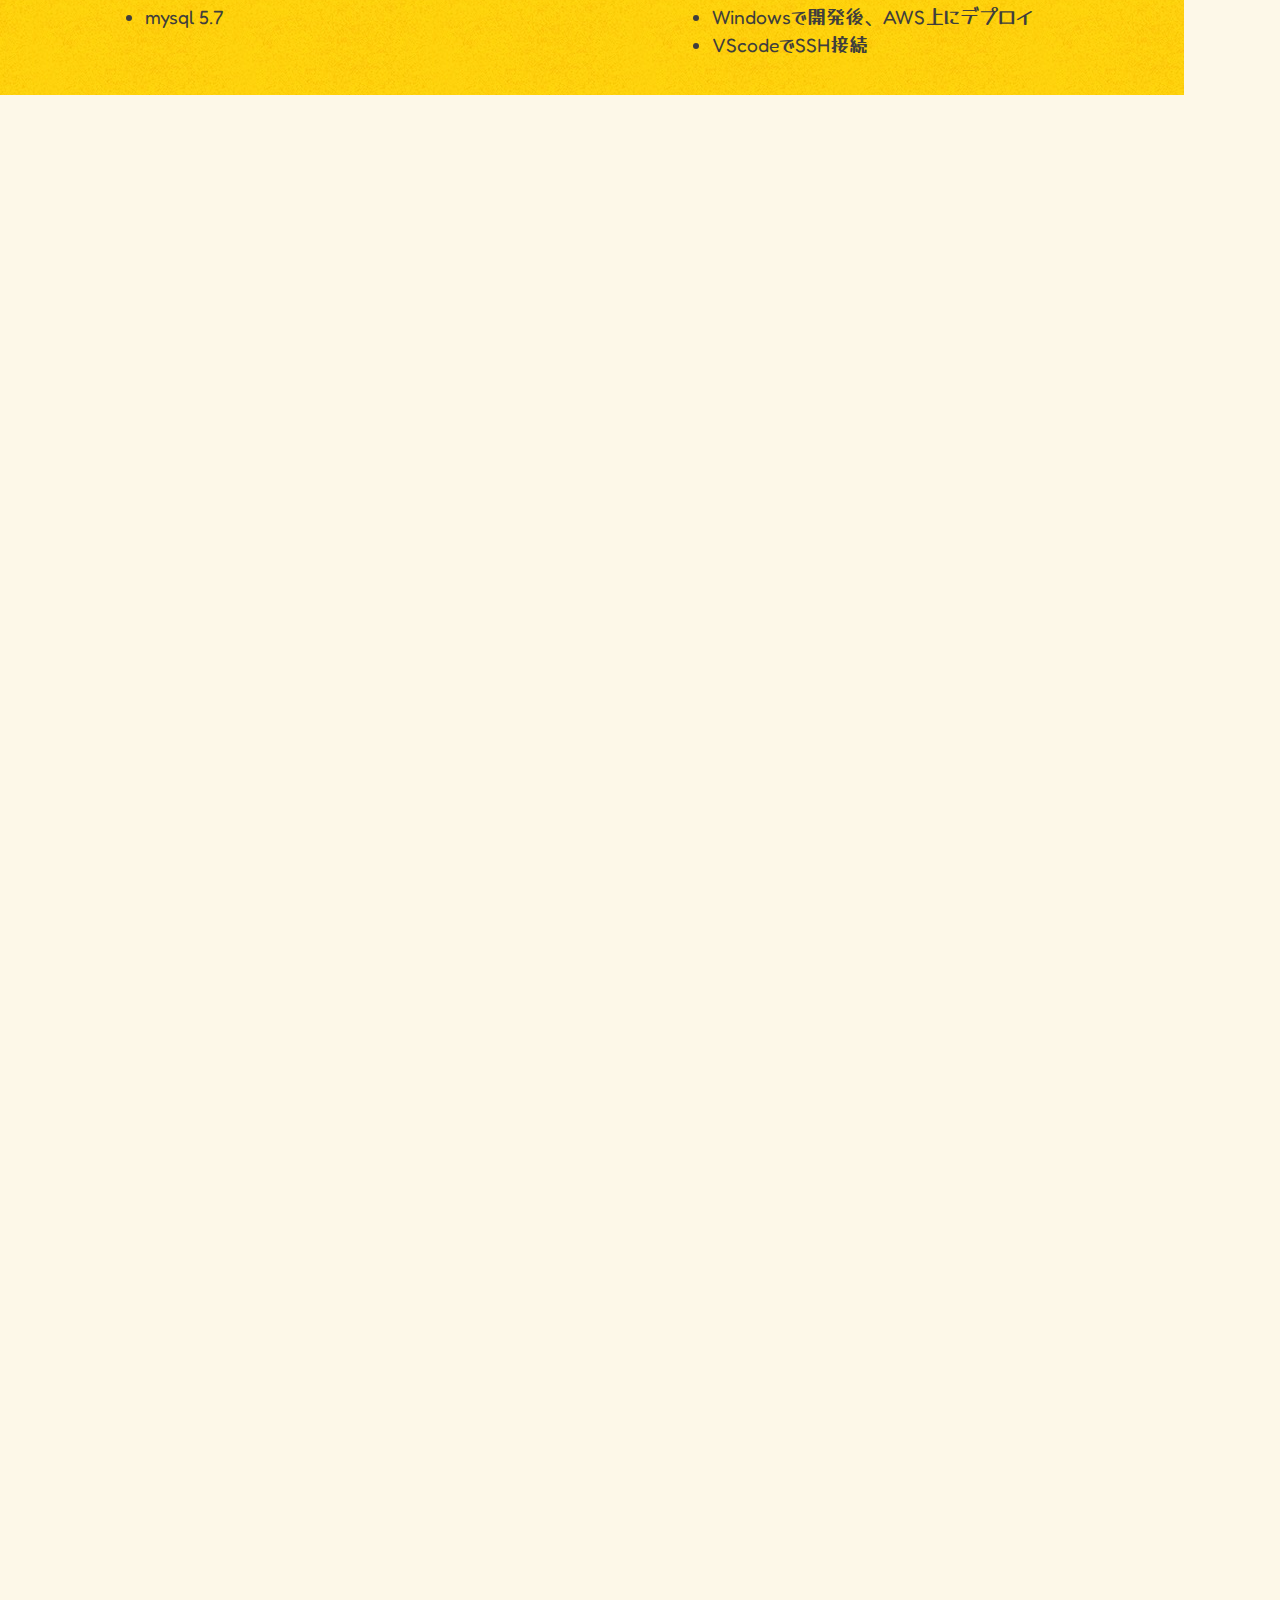
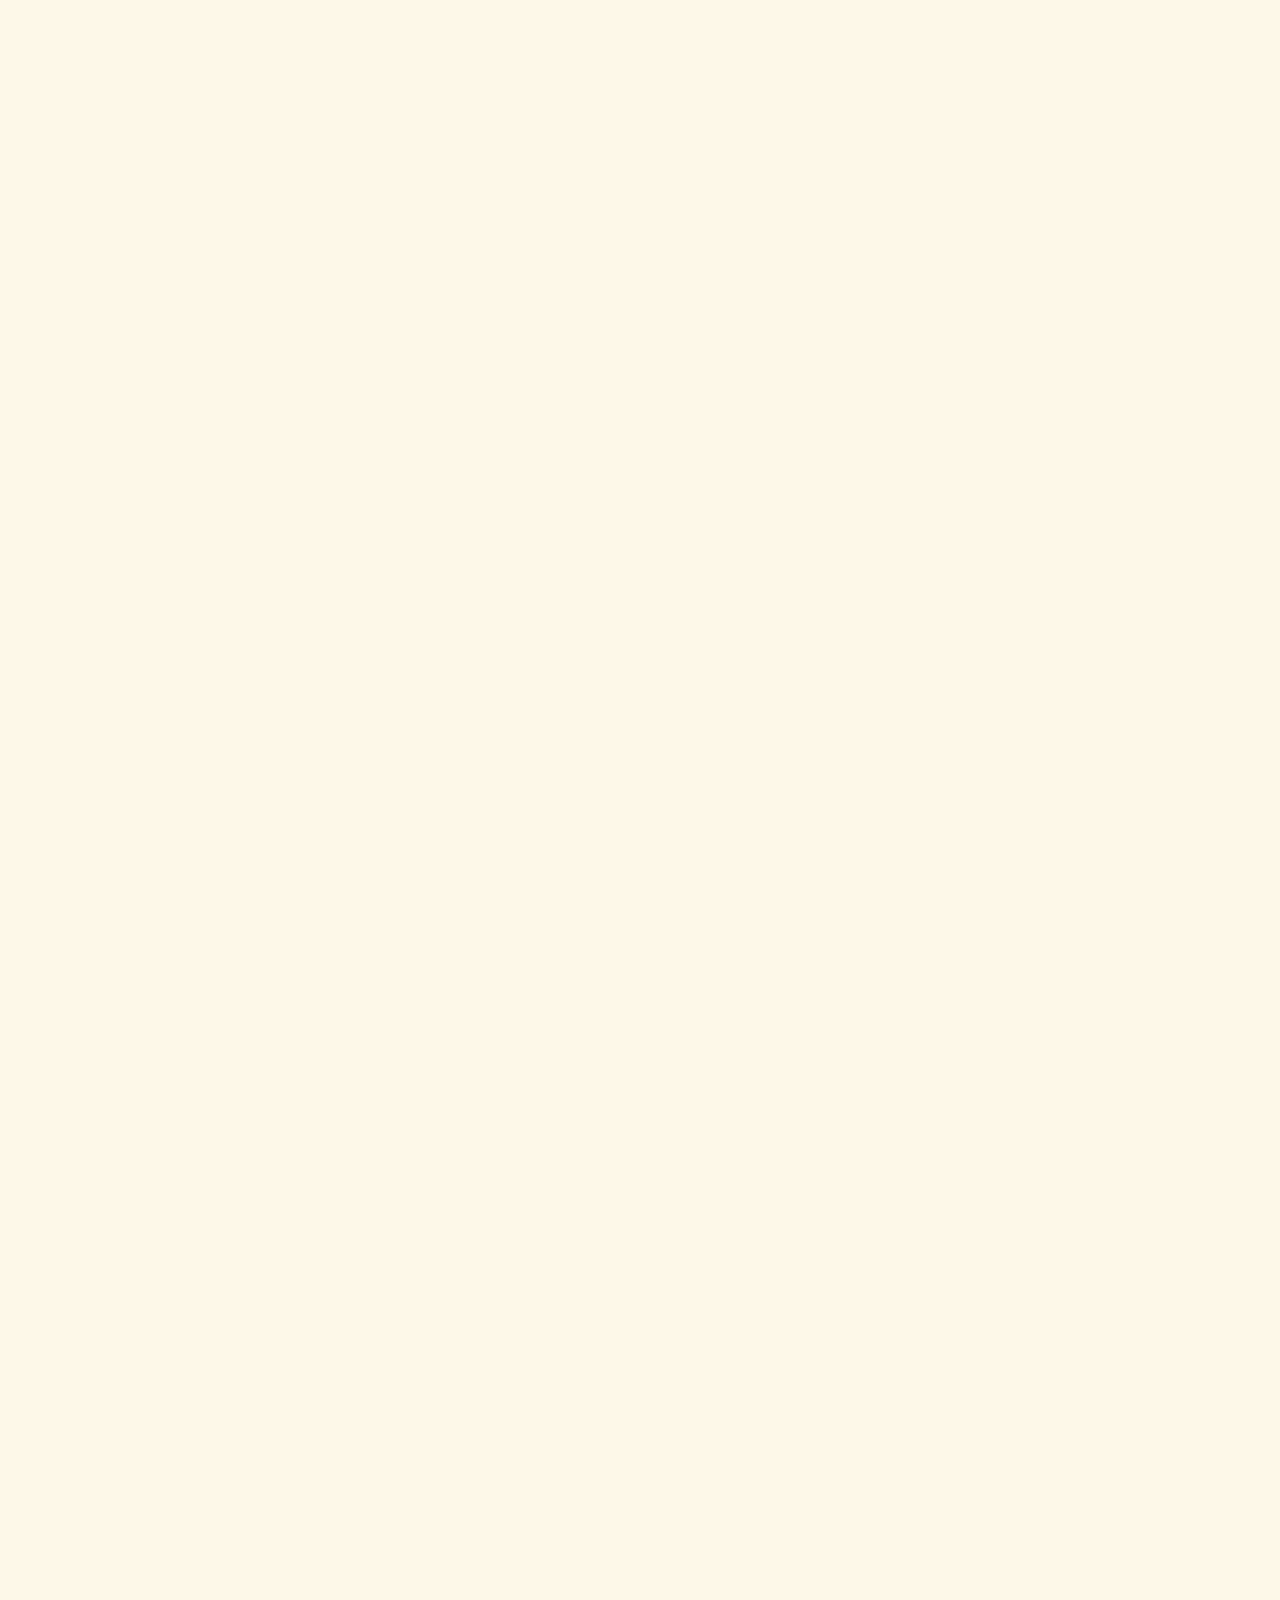
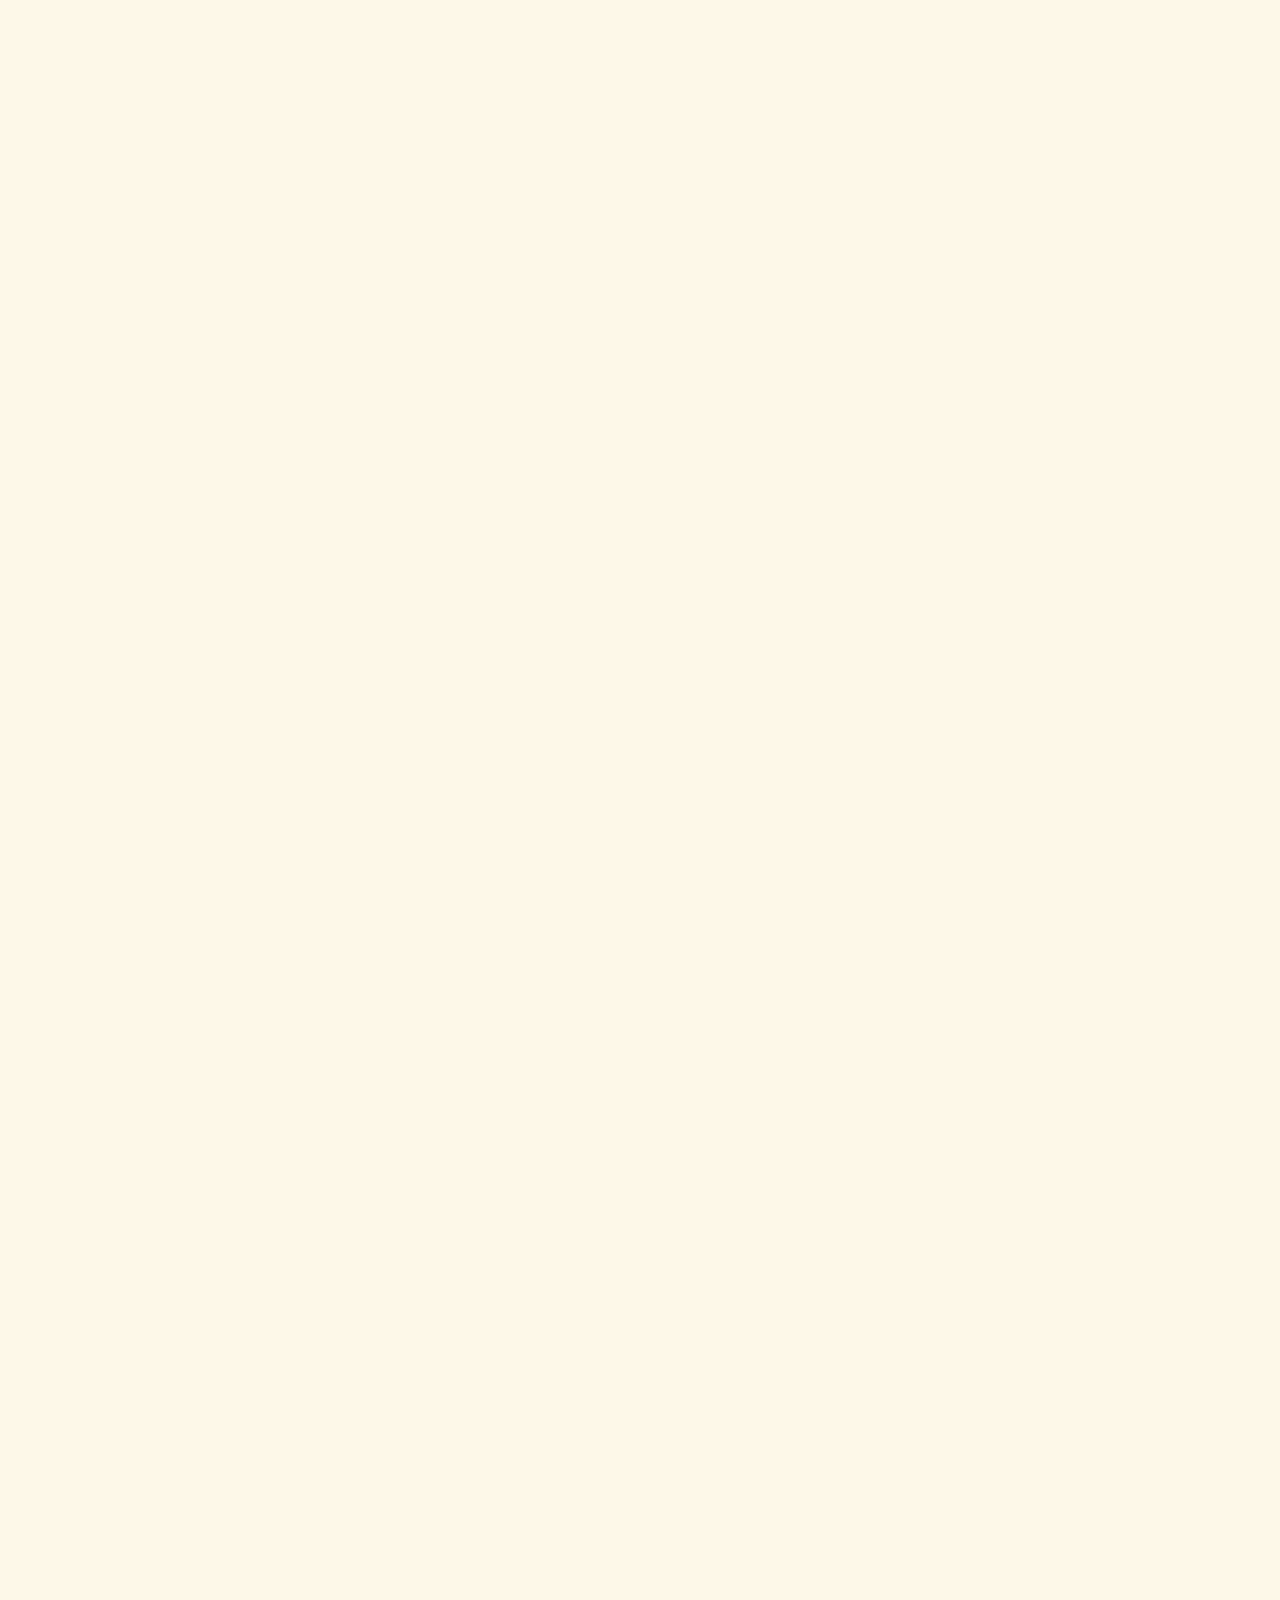
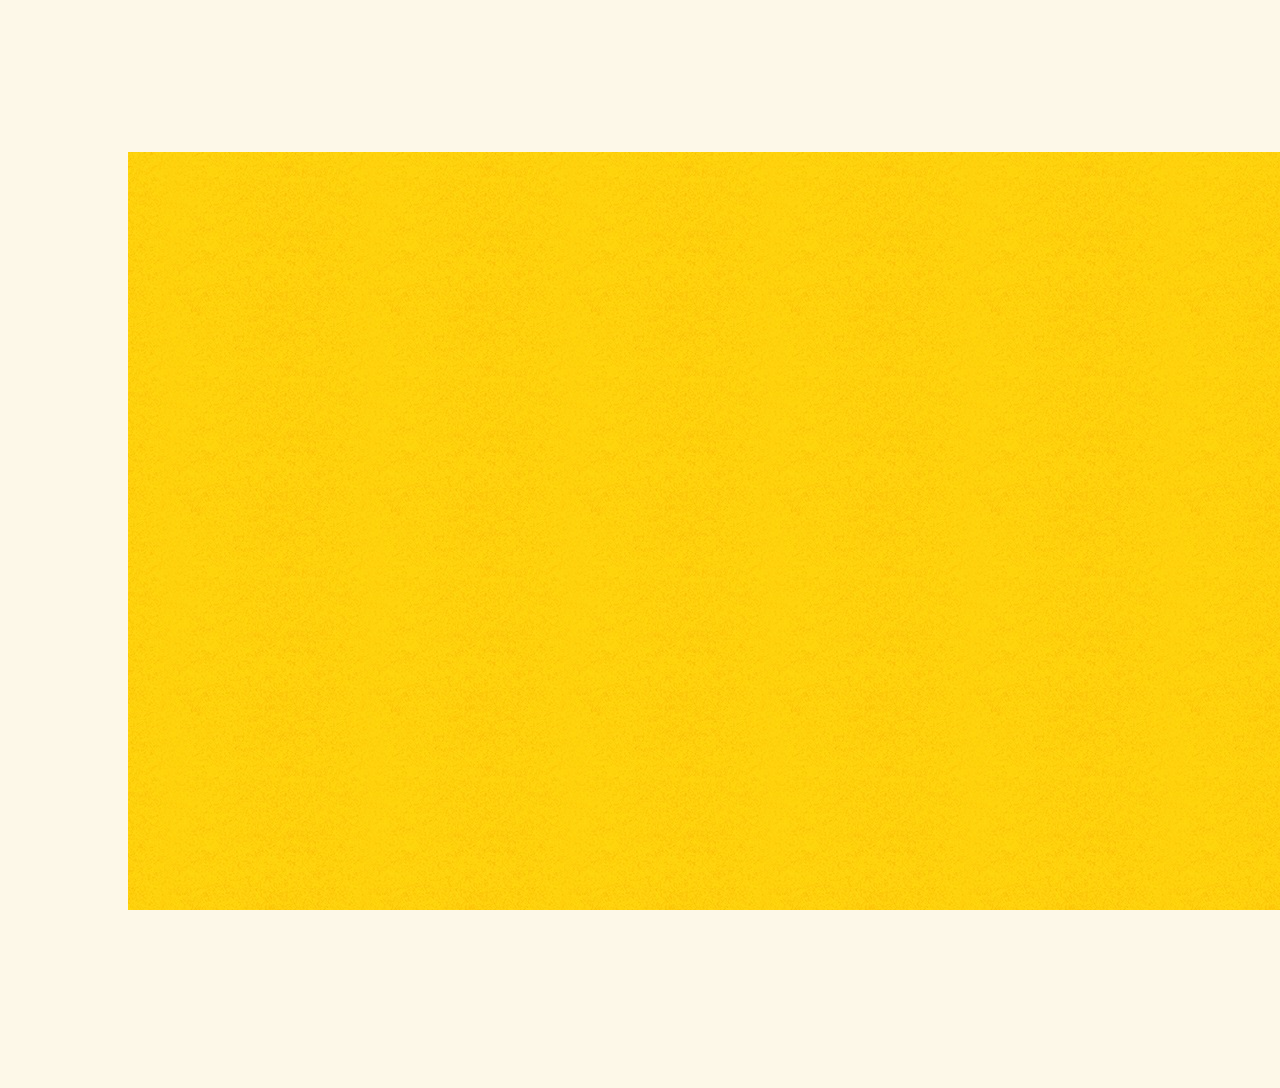
==== commit b6584b5e: "side" ====
--- a/index.html
+++ b/index.html
@@ -44,6 +44,7 @@
             <aside class="side left">
               <div class="side__inner">
                 <a class="qiita icon tween-animate-title" href="https://qiita.com/ebtiag" target="_blank">Qiita</a>
+                <a class="github icon tween-animate-title" href="https://github.com/mizukikaihatsu" target="_blank">Git Hub</a>
               </div>
             </aside>
             <main>
@@ -532,7 +533,7 @@
             </main>
             <aside class="side right">
               <div class="side__inner">
-                <a class="github icon tween-animate-title" href="https://github.com/mizukikaihatsu" target="_blank">Git Hub</a>
+                <a class="docker icon tween-animate-title" href="https://hub.docker.com/u/nezumizuki" target="_blank">Docker Hub</a>
               </div>
             </aside>
           </div>
--- a/styles/style.css
+++ b/styles/style.css
@@ -1008,7 +1008,7 @@
 .side {
   display: none;
   position: fixed;
-  top: 55%;
+  top: 65%;
   -webkit-transform: translateY(-50%);
           transform: translateY(-50%);
   font-size: 28px;
@@ -1020,6 +1020,7 @@
   color: #403e3d;
   text-decoration: none !important;
   vertical-align: middle;
+  margin: 0 40px;
 }
 
 .side.left {
@@ -1076,6 +1077,11 @@
   margin: 0 -10px;
 }
 
+.icon.docker::before {
+  background-image: url(../images/docker-icon.png);
+  margin: 0 -10px;
+}
+
 .icon.github::before {
   background-image: url(../images/github-logo.png);
   margin: 0 -10px;
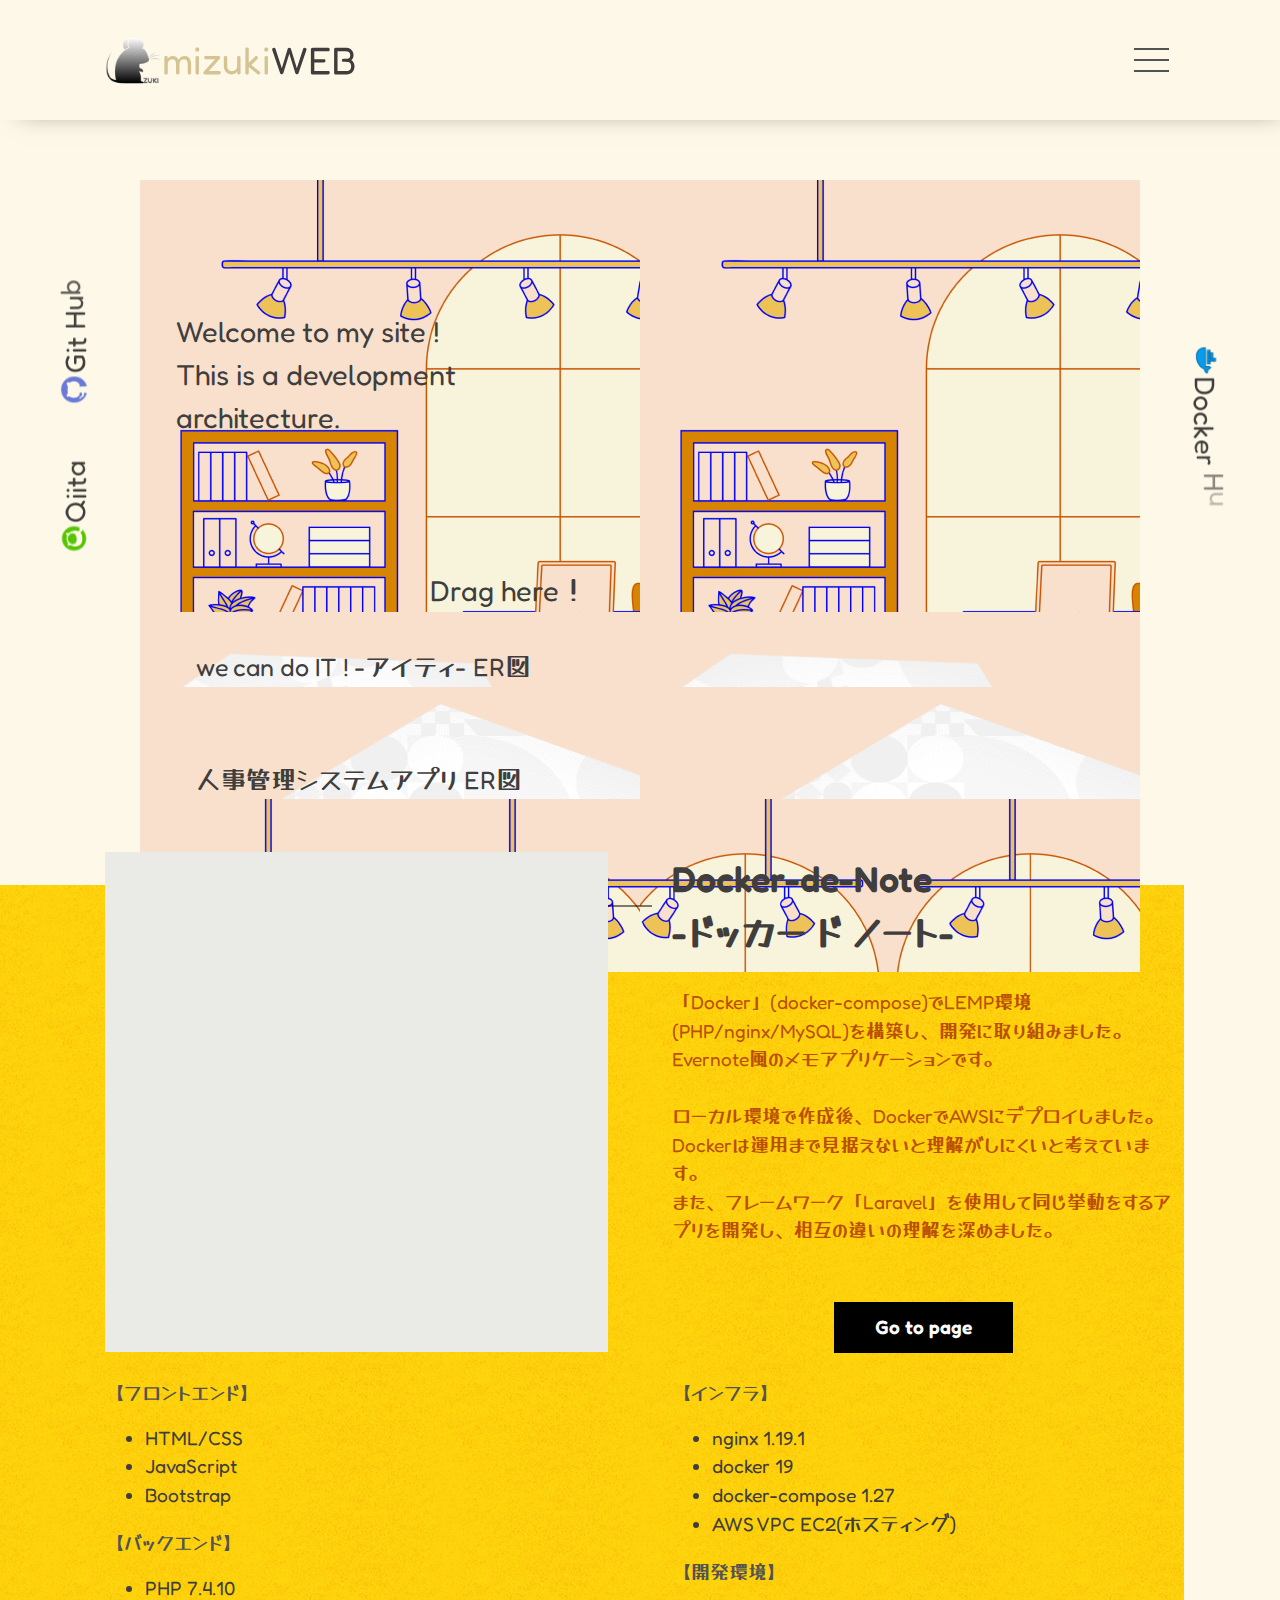
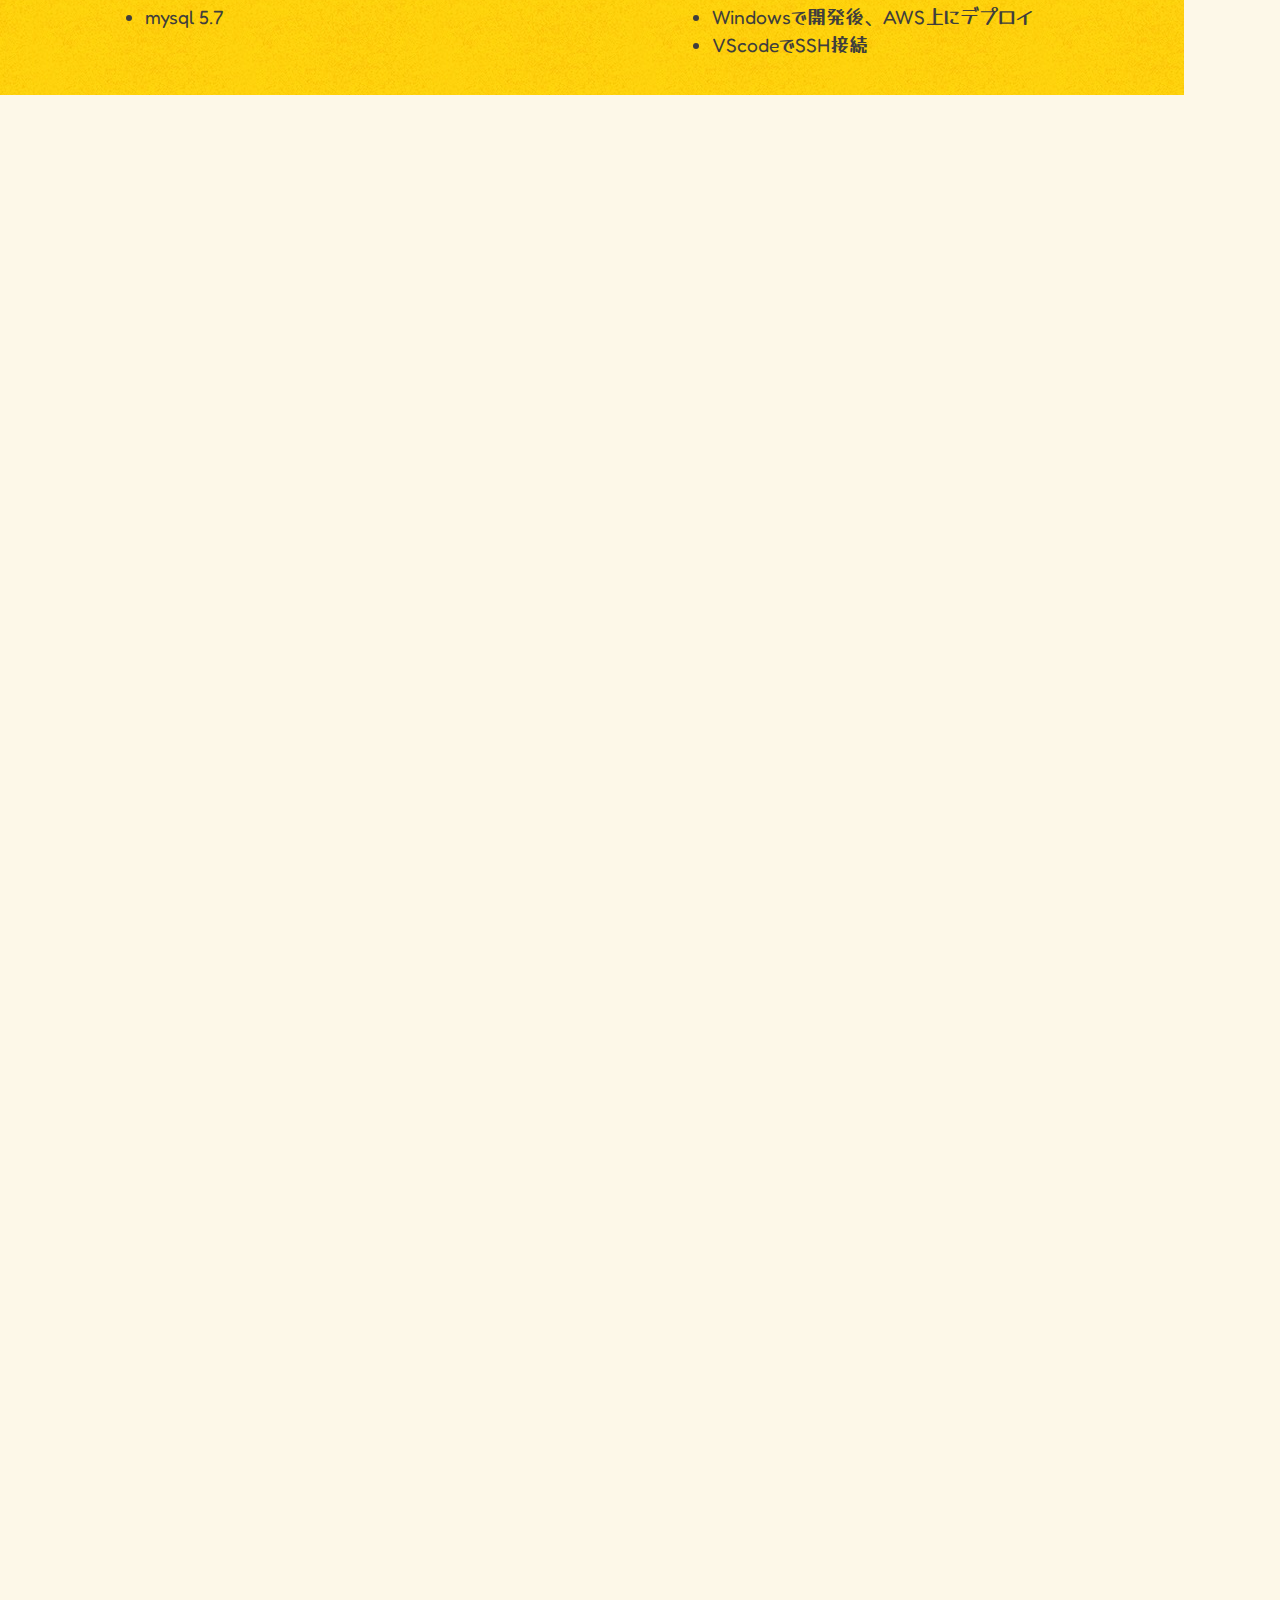
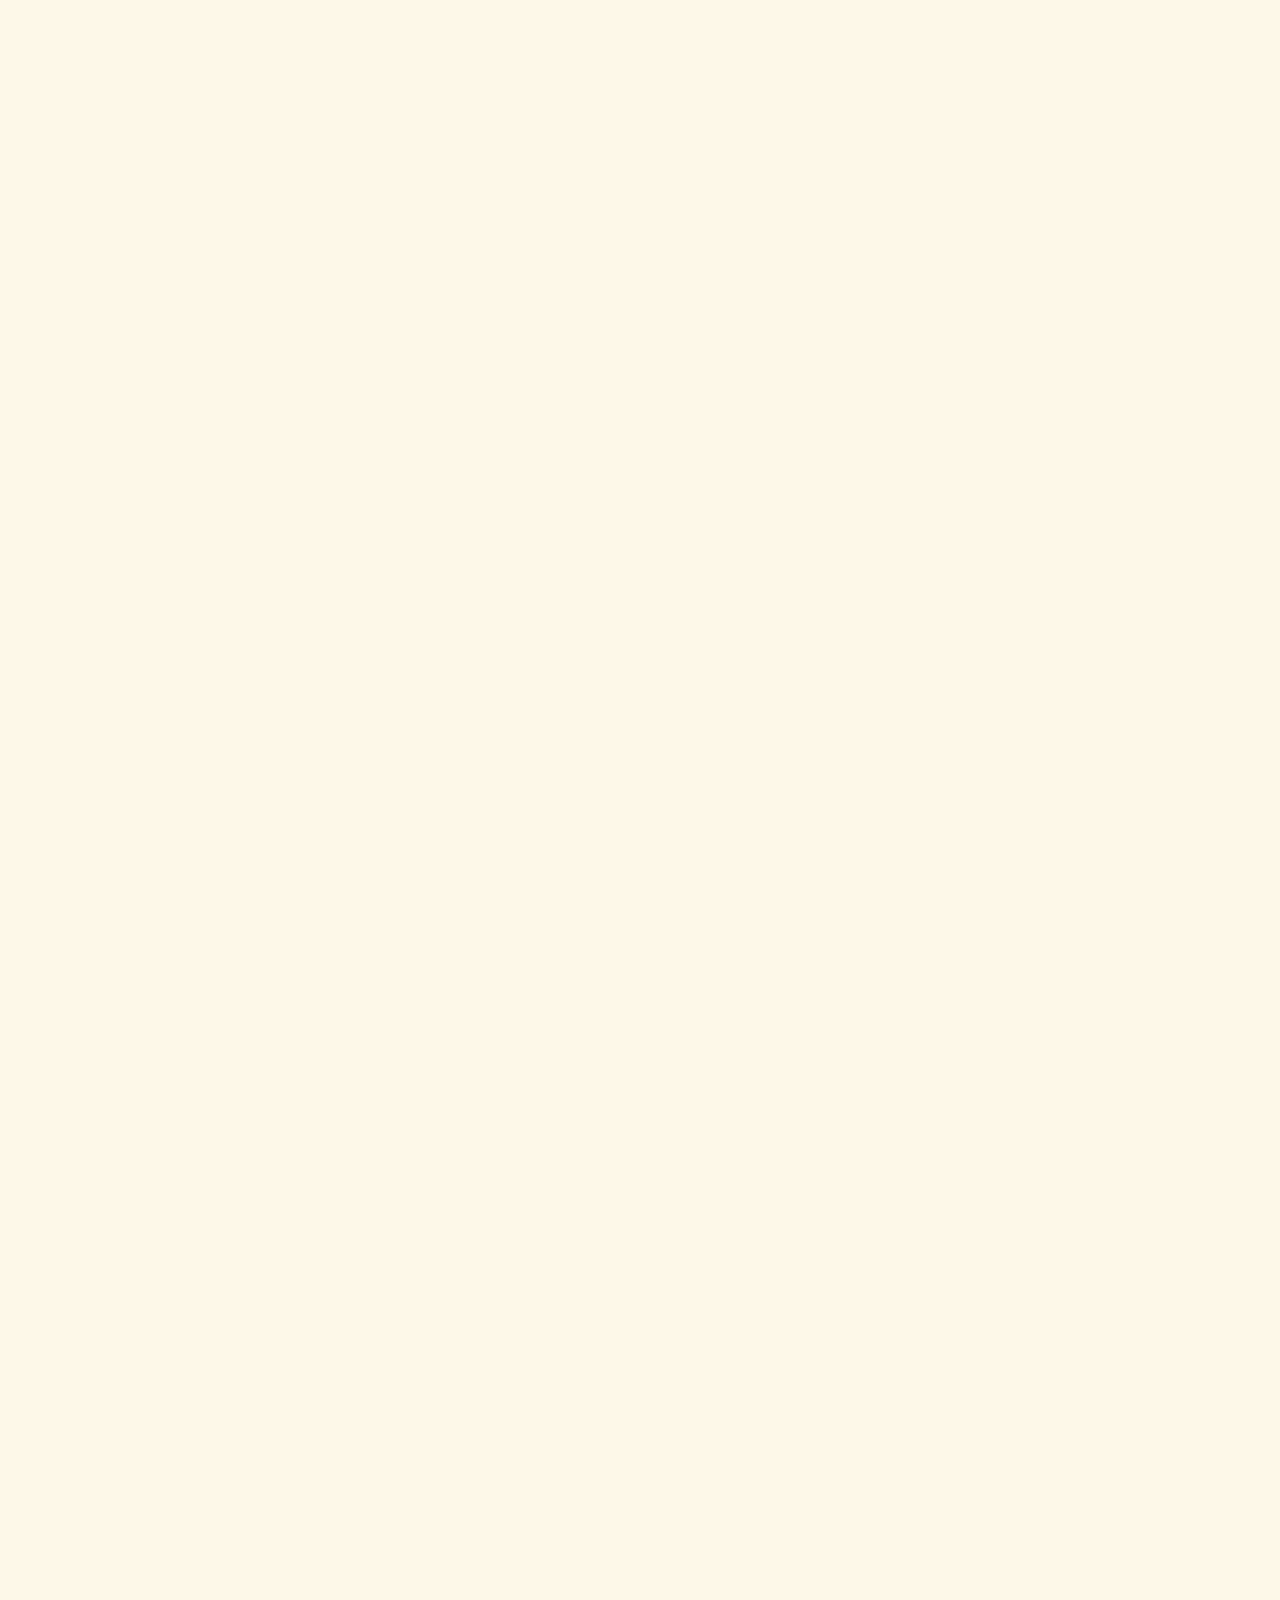
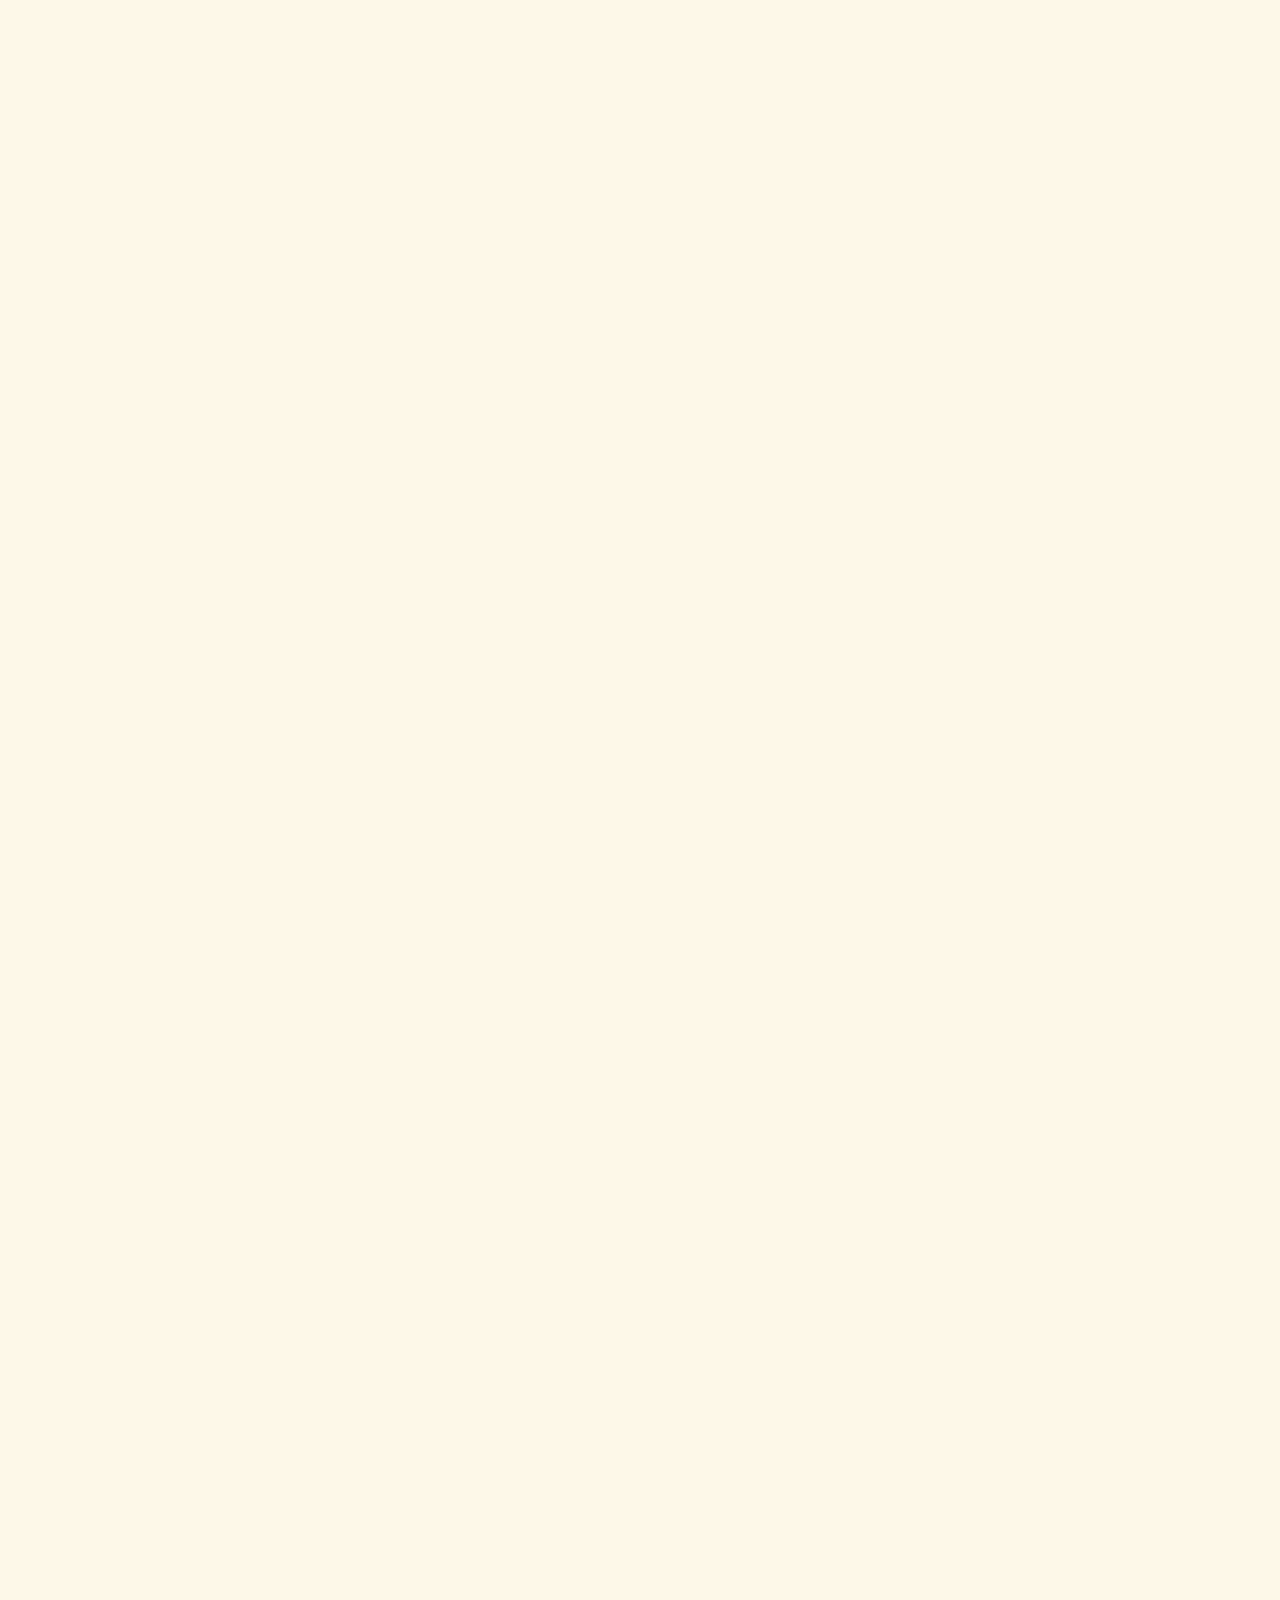
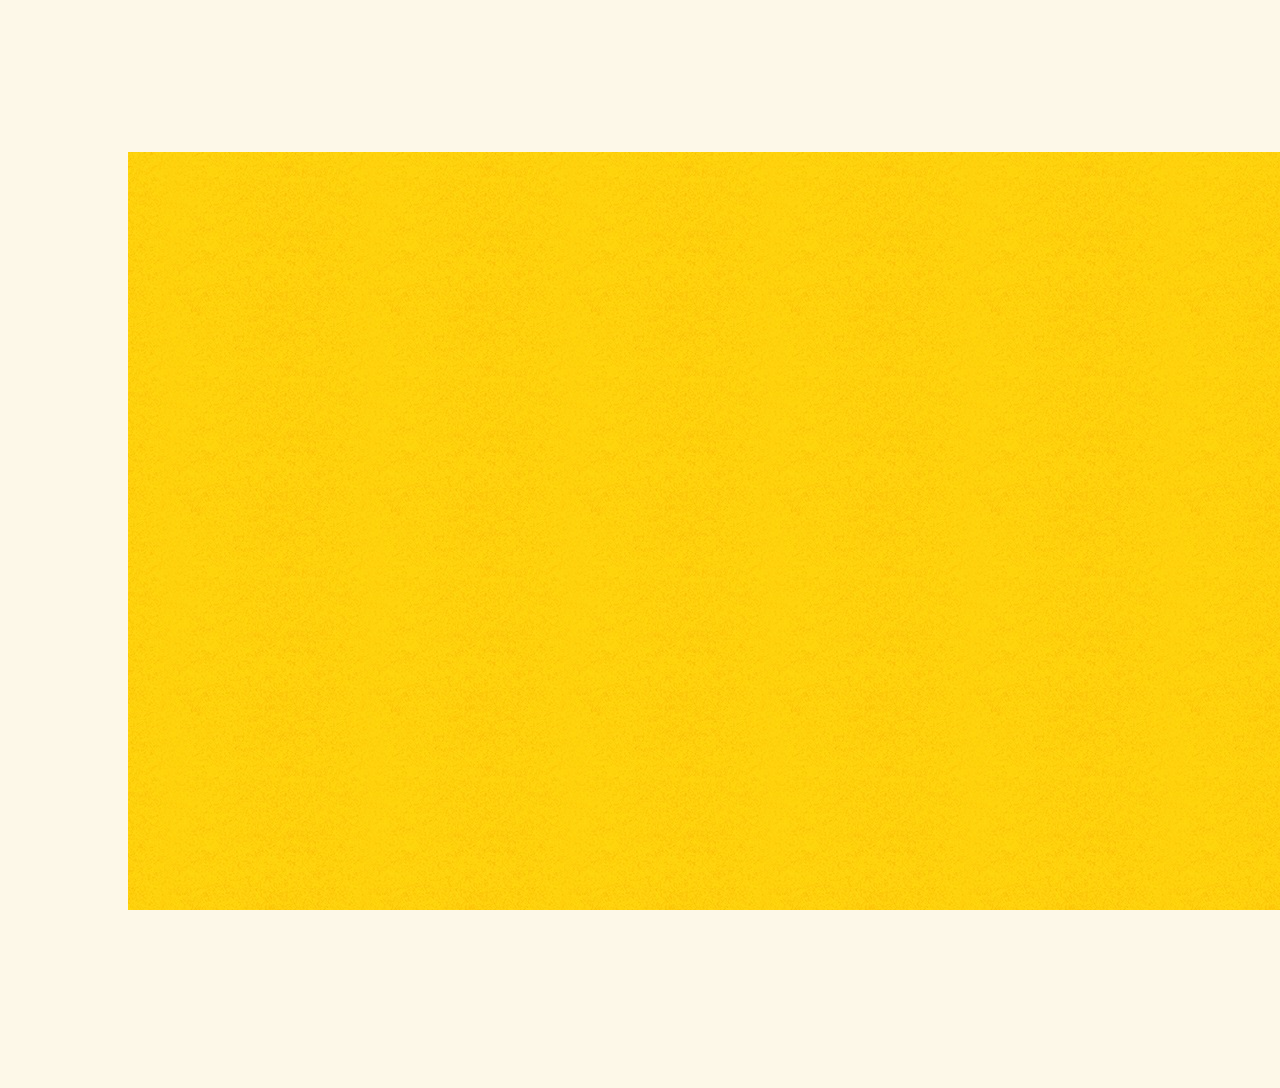
==== commit bb18195a: "comment" ====
--- a/index.html
+++ b/index.html
@@ -100,14 +100,14 @@
                           <div class="detail__ item">
                             <p class="detail__comment">
                               <br>
-                              「Docker」の学習のために取り組みました。
-                              <br>
-                              Evernote風のアプリケーションです。<br>
-                              <br>
-                              Dockerは運用まで見据えないと理解がしにくいと考えました。 <br>
-                              ローカルで作成後、DockerでAWSにデプロイ。<br>（と言ってみたくて開発しました。）<br>
+                              「Docker」(docker-compose)でLEMP環境(PHP/nginx/MySQL)を構築し、開発に取り組みました。
+                              <br>
+                              Evernote風のメモアプリケーションです。<br>
+                              <br>
+                              ローカル環境で作成後、DockerでAWSにデプロイしました。
+                              Dockerは運用まで見据えないと理解がしにくいと考えています。
                                                             <br>
-                              また、フレームワーク「Laravel」を使用して同じ挙動をするものも開発し、相互の違いが理解が深まりました。<br>
+                              また、フレームワーク「Laravel」を使用して同じ挙動をするアプリを開発し、相互の違いの理解を深めました。<br>
                               <br>
                               </p>
                           </div>
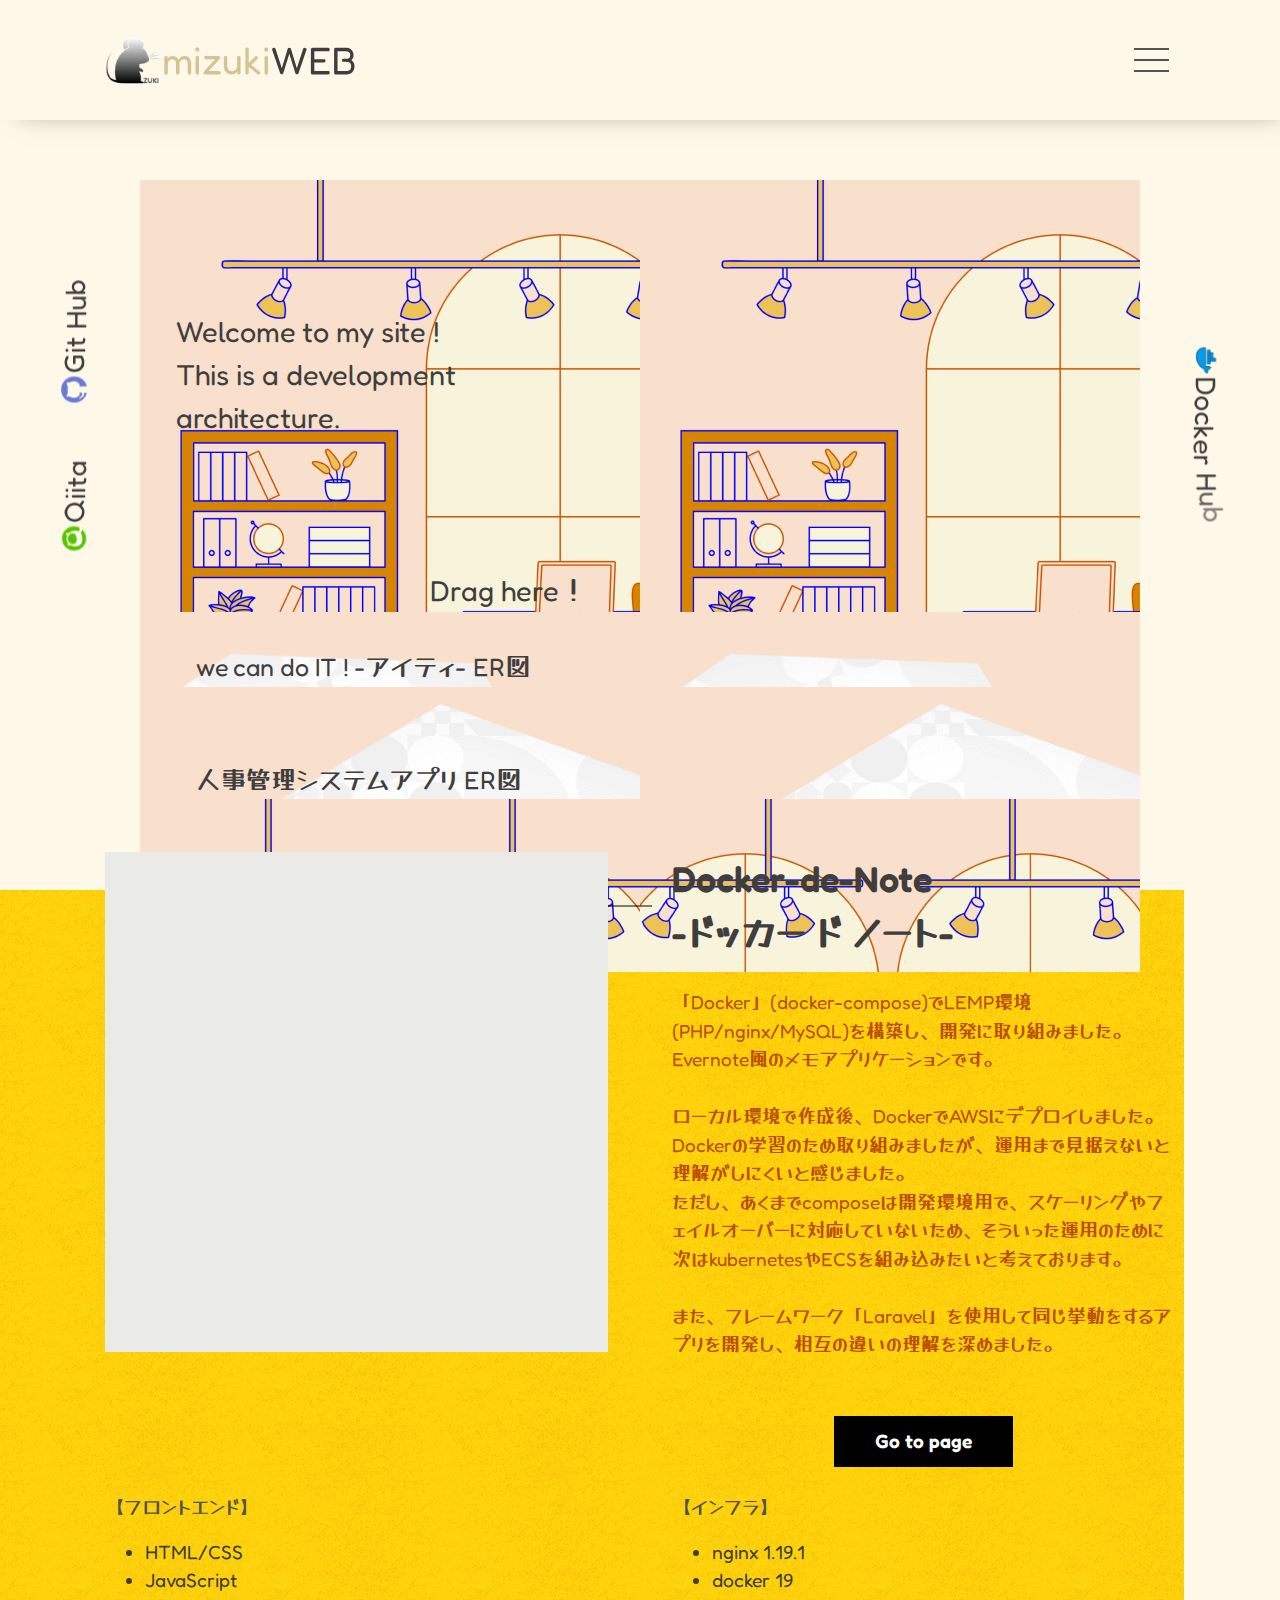
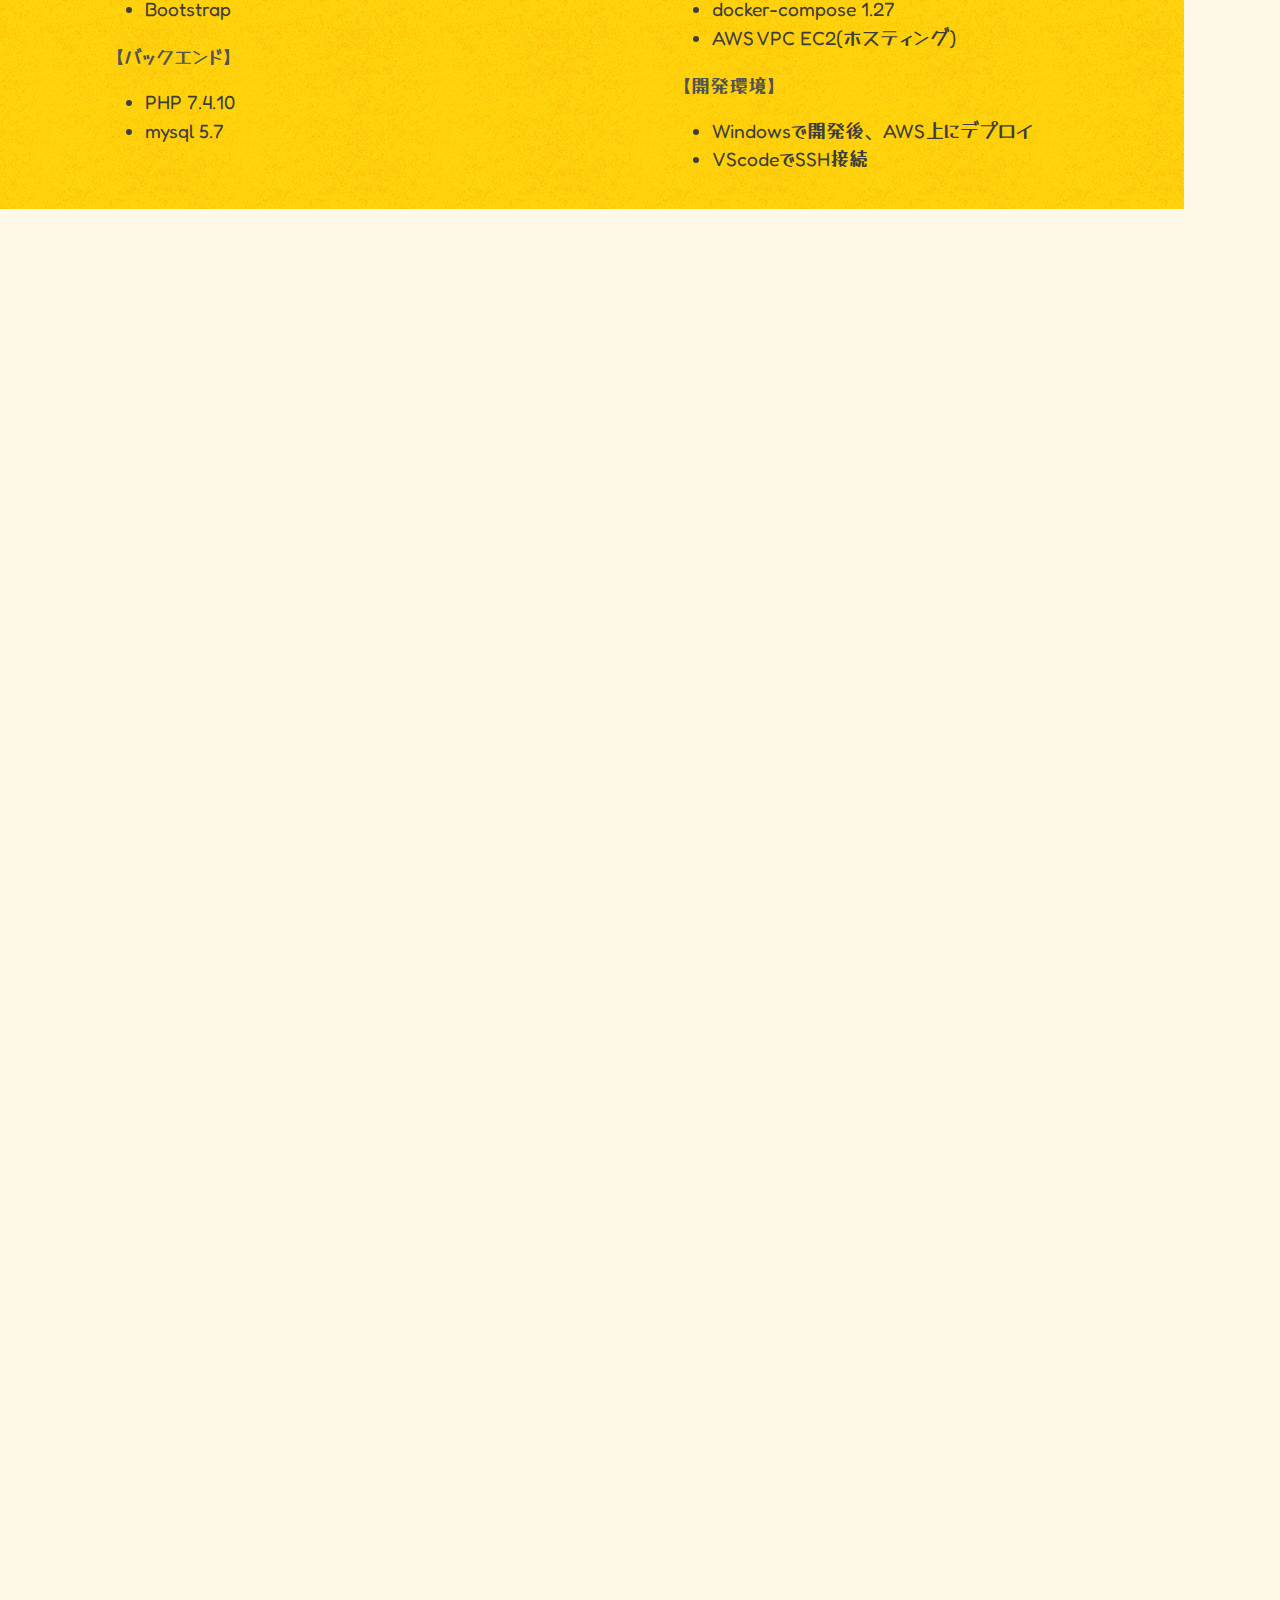
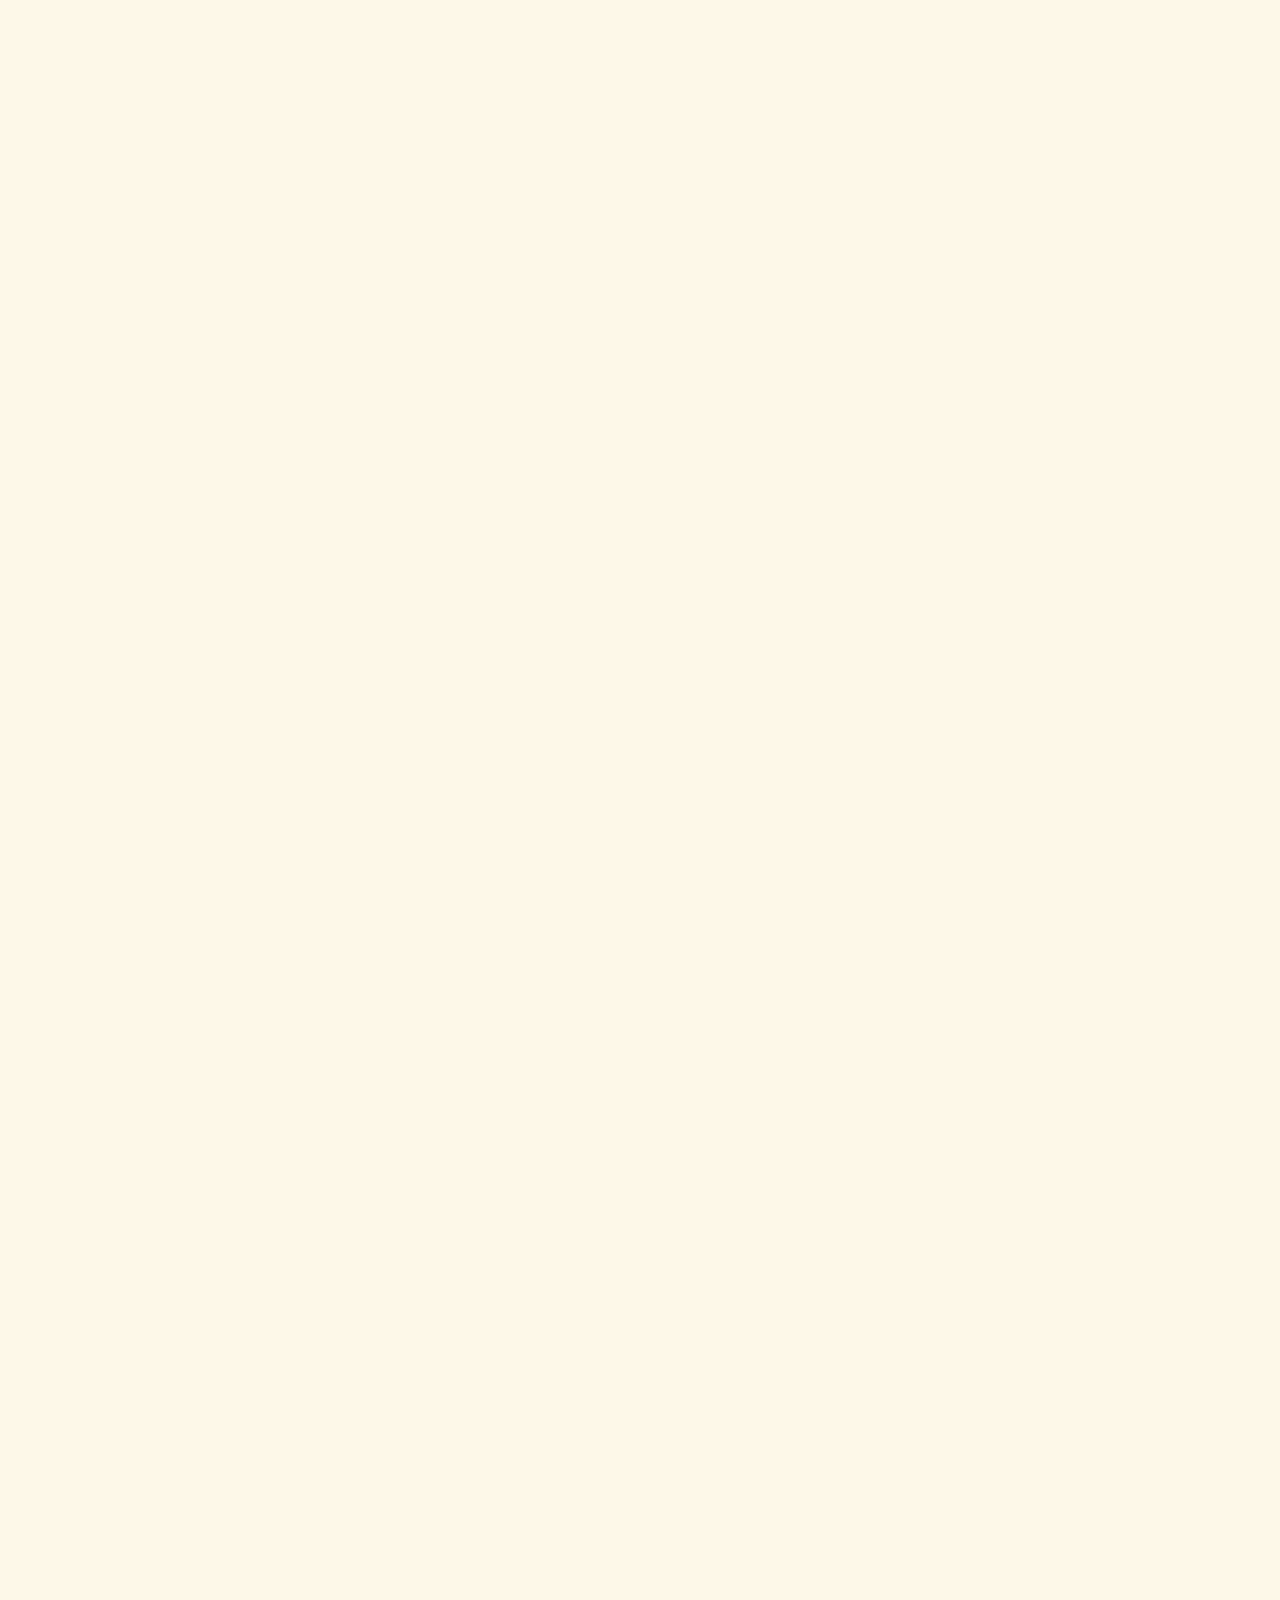
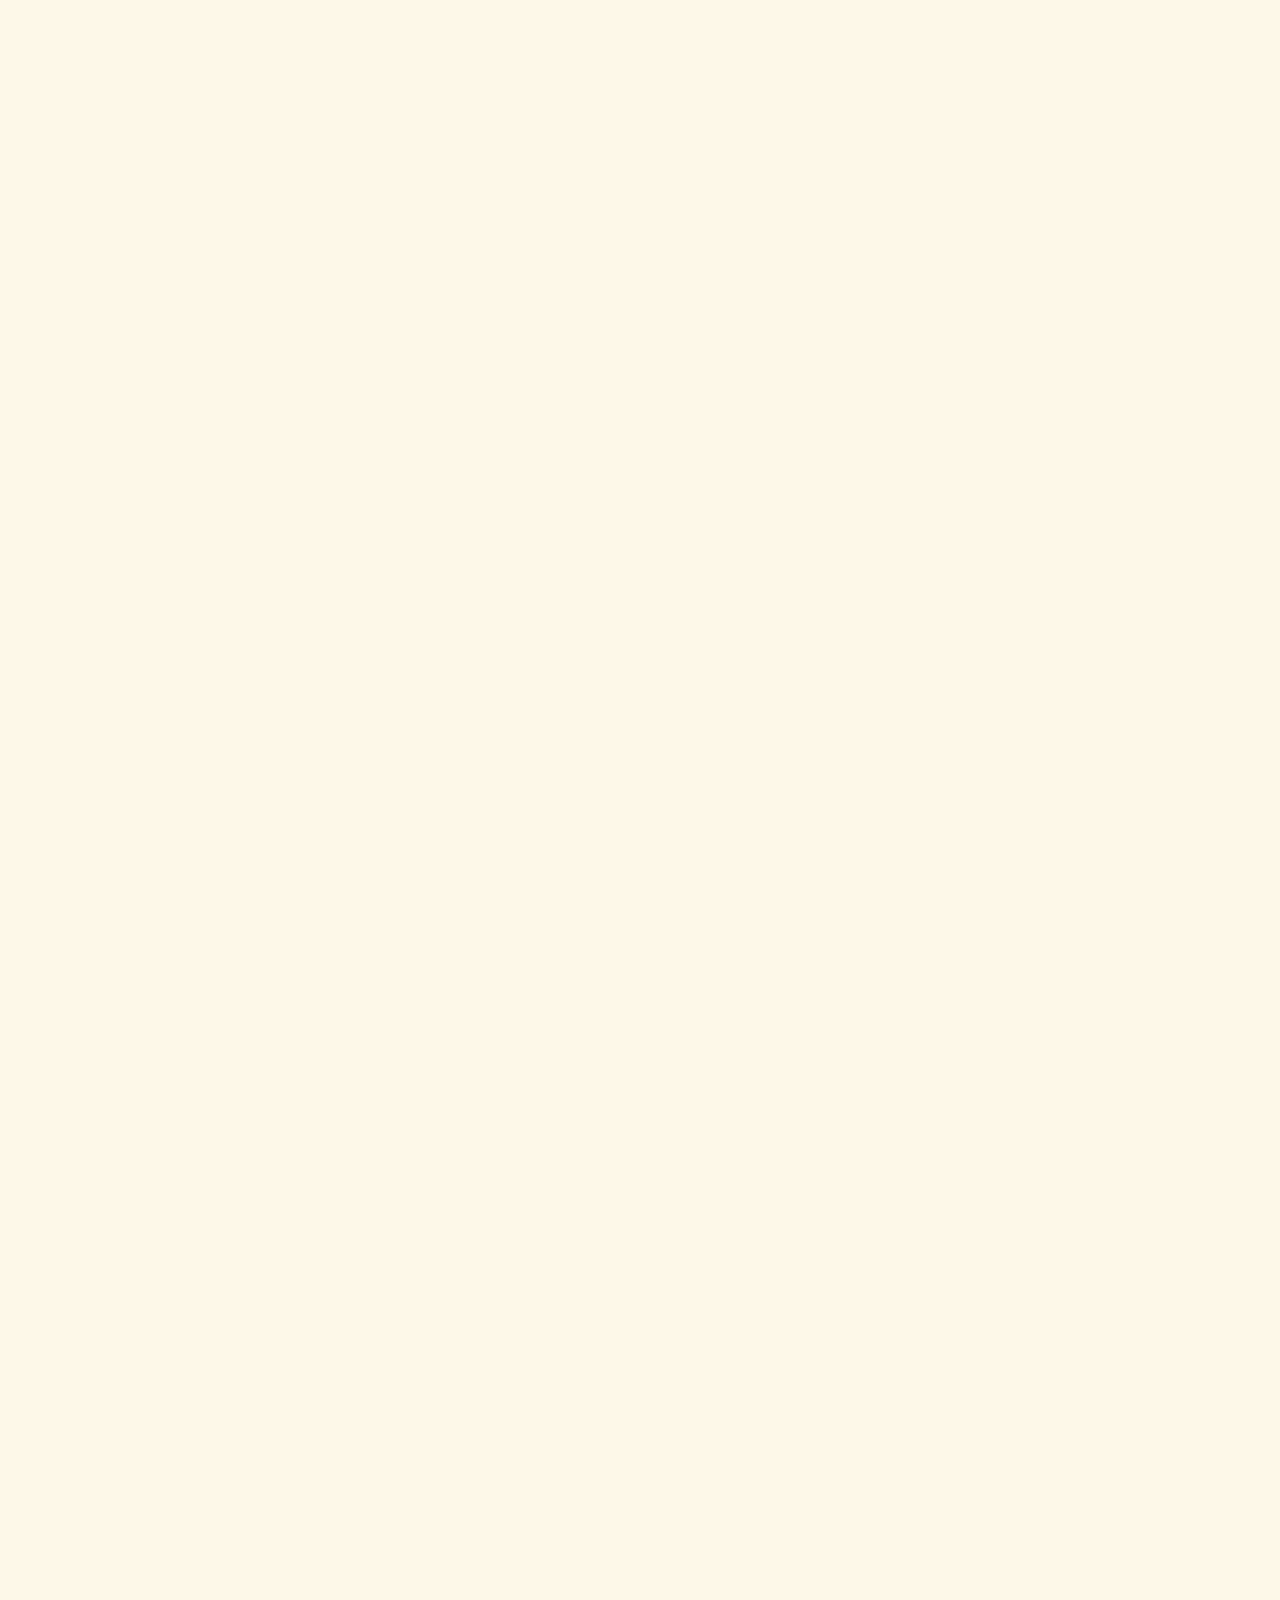
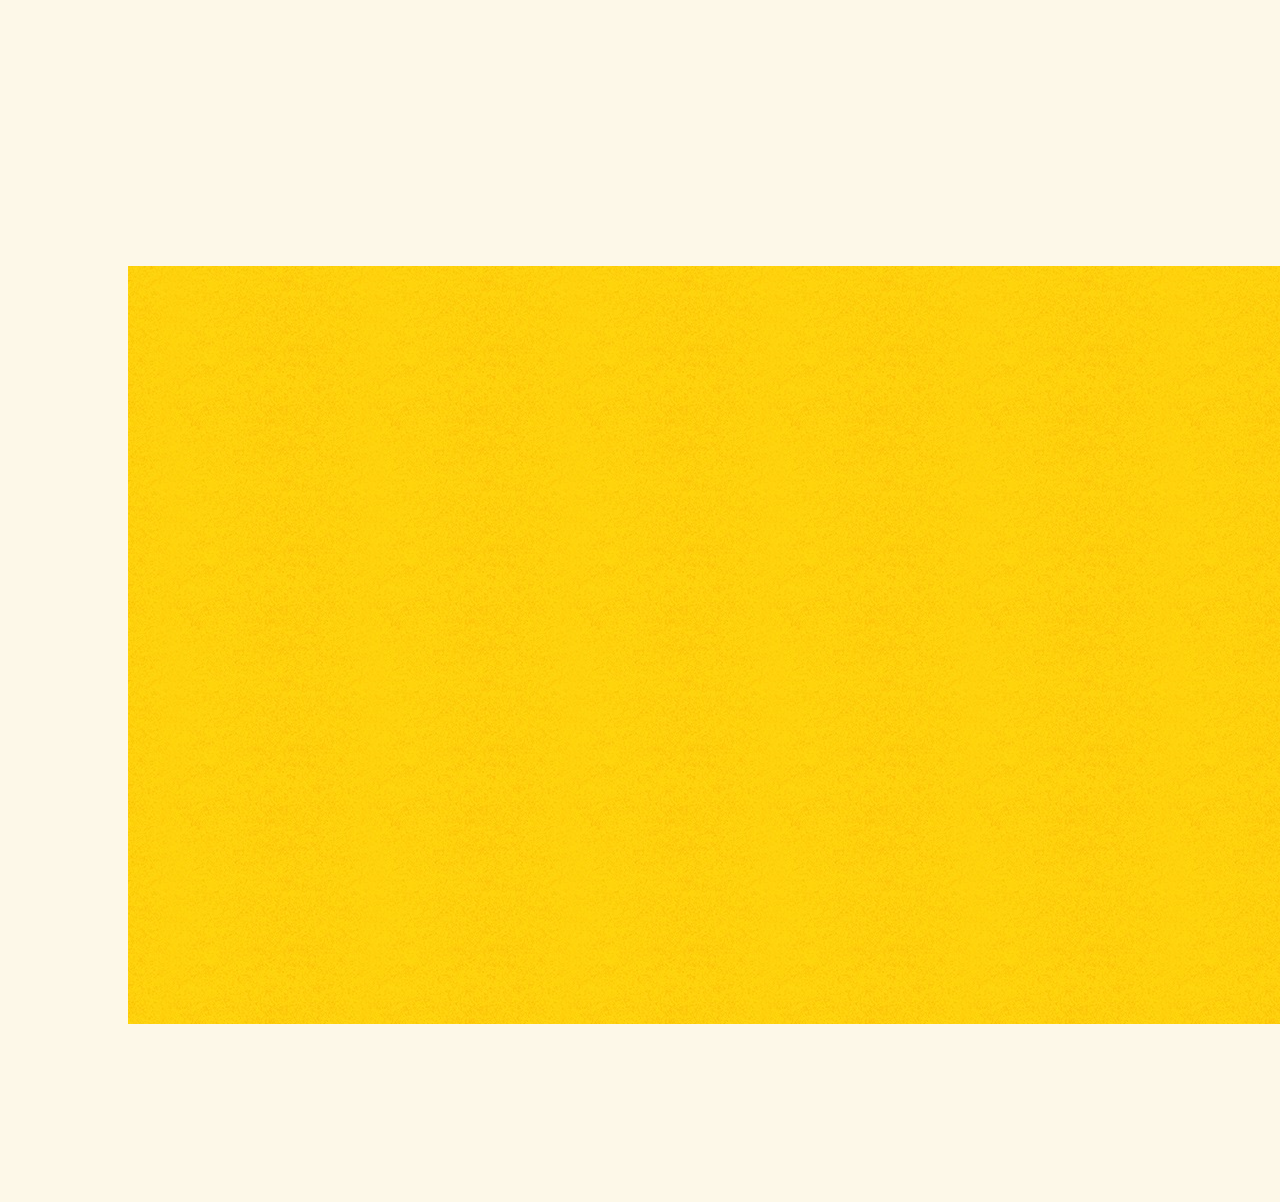
==== commit 30c6833c: "works4comment" ====
--- a/index.html
+++ b/index.html
@@ -105,8 +105,9 @@
                               Evernote風のメモアプリケーションです。<br>
                               <br>
                               ローカル環境で作成後、DockerでAWSにデプロイしました。
-                              Dockerは運用まで見据えないと理解がしにくいと考えています。
-                                                            <br>
+                              Dockerの学習のため取り組みましたが、運用まで見据えないと理解がしにくいと感じました。<br>
+                              ただし、あくまでcomposeは開発環境用で、スケーリングやフェイルオーバーに対応していないため、そういった運用のために次はkubernetesやECSを組み込みたいと考えております。<br>
+                              <br>
                               また、フレームワーク「Laravel」を使用して同じ挙動をするアプリを開発し、相互の違いの理解を深めました。<br>
                               <br>
                               </p>
@@ -180,17 +181,17 @@
                               <!-- 「Laravel」などのフレームワークを使用せず、<br>
                               PHPとMYSQLを用いてイチから作成。<br> -->
                                 ユーザーが投稿したトピックに対して「そう思う」「それ以外の意見」で投票できるアプリです。<br>
-                                
                                 <br>
-                              トレンドITに関する記事や発信に需要があることに注目し、
+                                DBの設定についてはDataSourceクラスに直書きしていますが、本来であればログイン情報などはセキュリティ情報に当たるので、.envファイルなどに別だしして設計するのが次の修正点です。<br>
+                                <br>
+                              トレンドITに関する発信に人が集まることに注目し、
                               情報交換サービスの使いやすさとはなにか考えました。<br>
-                              私自身、これを先に理解しておくべきだった！となることが多く、
+                              <!-- 私自身、これを先に理解しておくべきだった！となることが多く、
                               ”取捨選択できるように複数の選択肢を見つける”ことが
                               そもそも出来ていないことに気付きました。<br>
-                              <br>
+                              <br> -->
                               「賛成」「反対」の二極でわかりやすく投票されていたら、
-                              そんな私のようにリサーチ力が低すぎる初学者でも、
-                              まず、他の可能性を考慮出来るようになると思い、投稿形式を工夫し開発しました。<br>
+                              私のようにリサーチ力が低すぎる初学者でも、まず、他の可能性を考慮出来るようになると思い、開発しました。<br>
 
                               <!-- 次は、フレームワークを使用した実用的な開発を行うことが課題。<br>
                               当初は、「IT技術」とは異なるテーマで開発していたが<br>対象に人物があまり関わらない議題に変更。<br>8割ほど完成しているのなかで、デザインやデータベースの変更などを行う。<br>
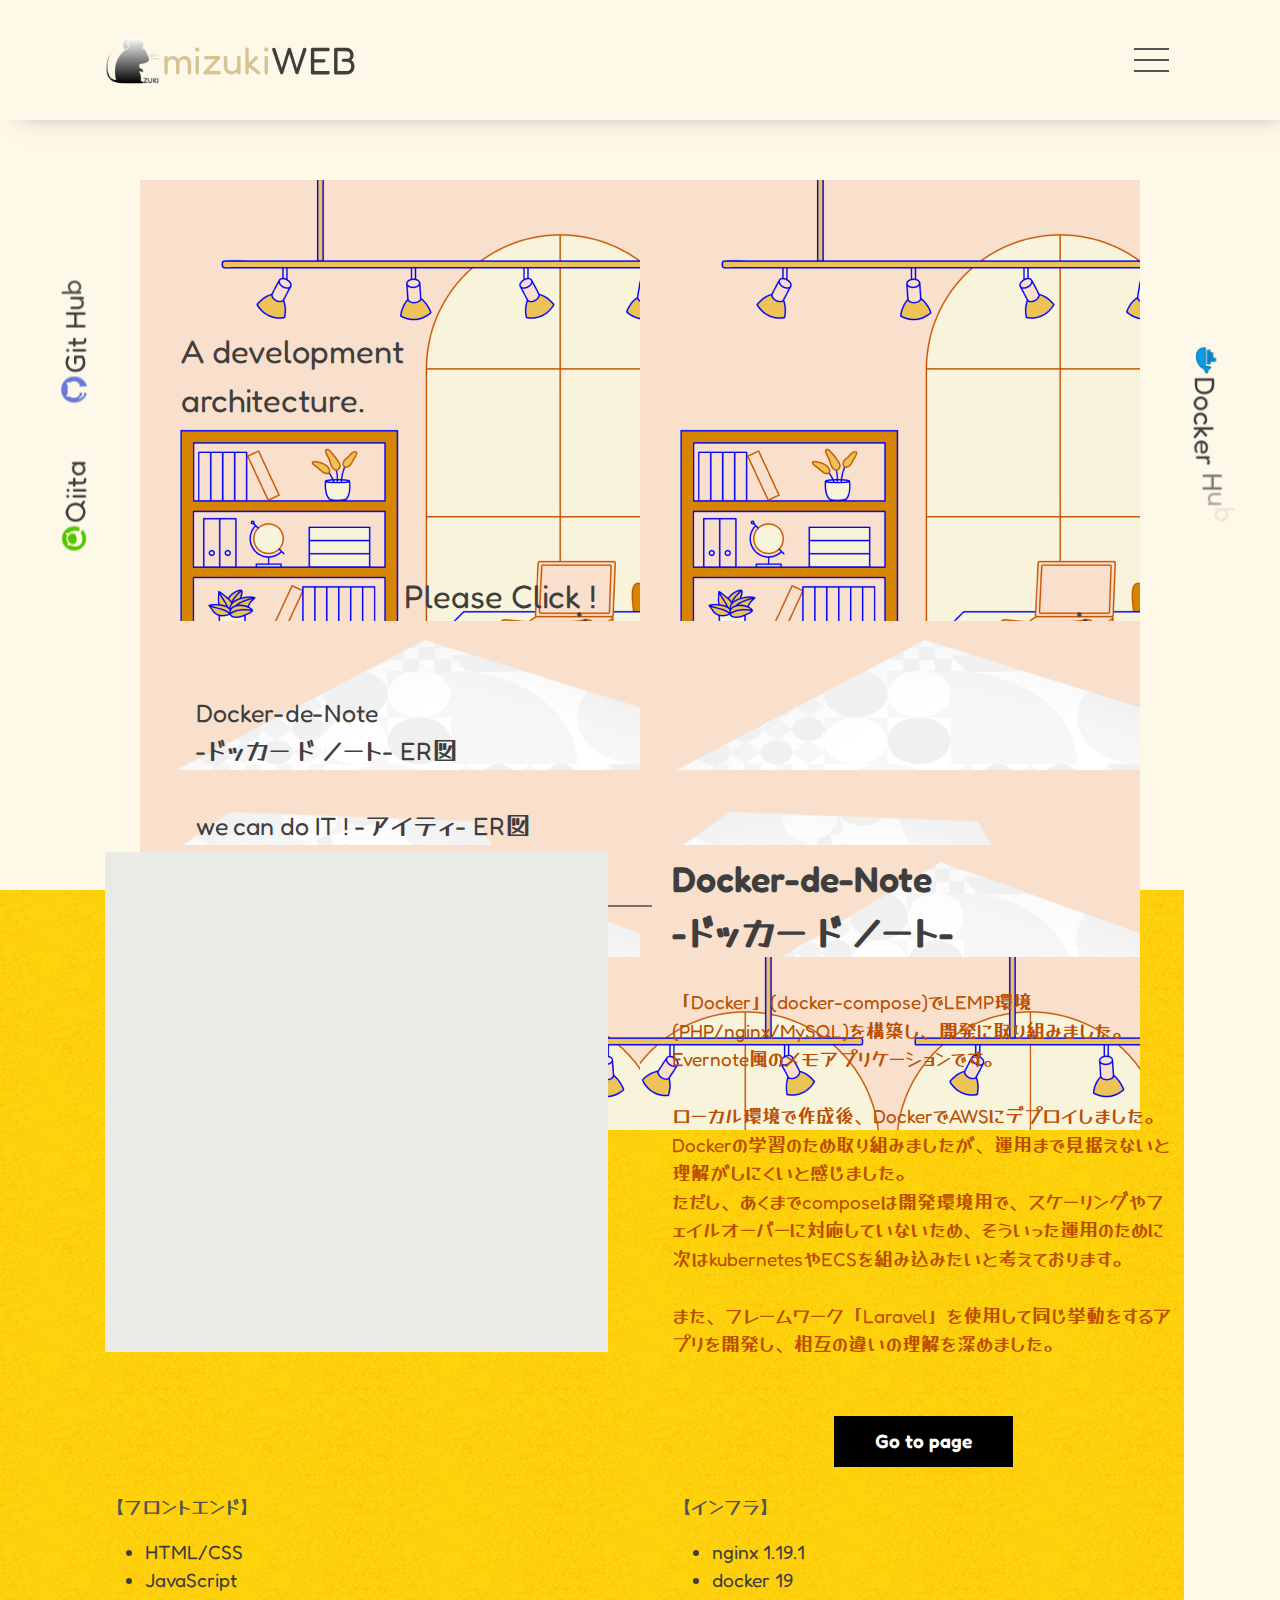
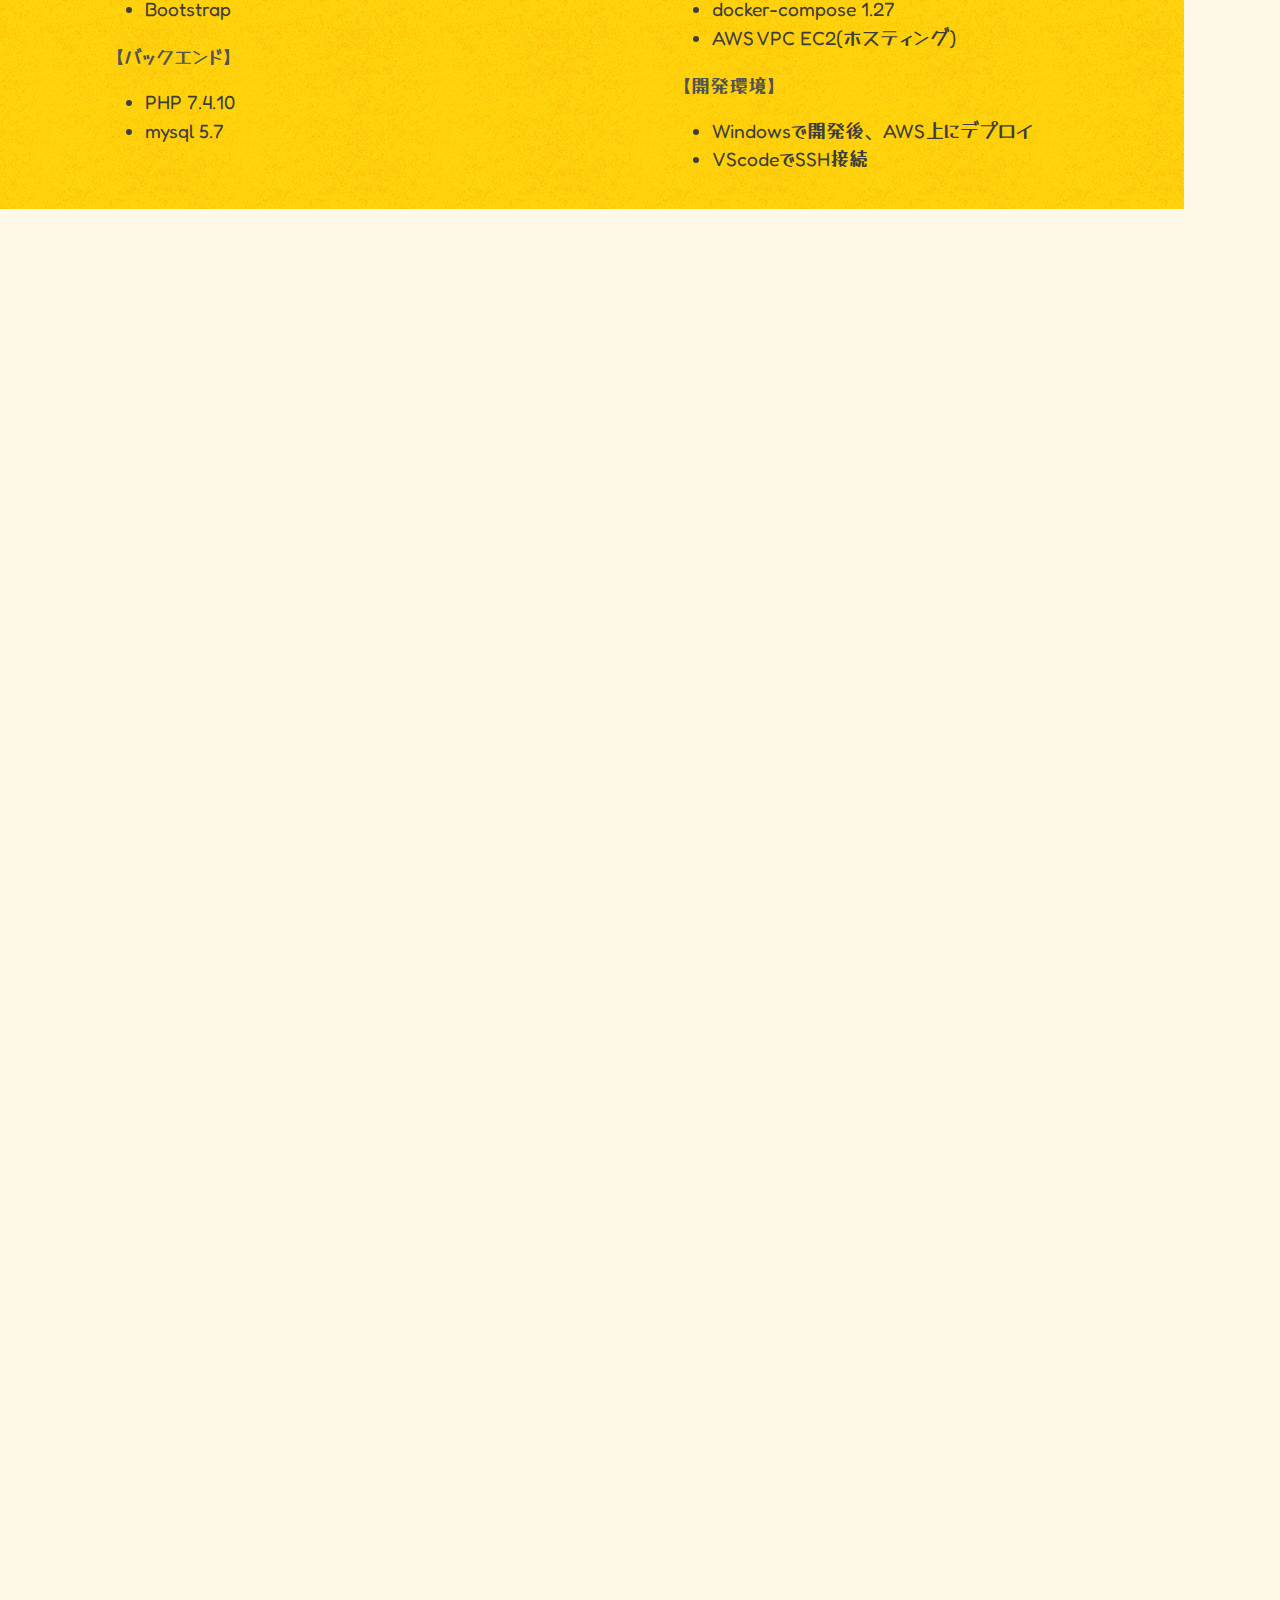
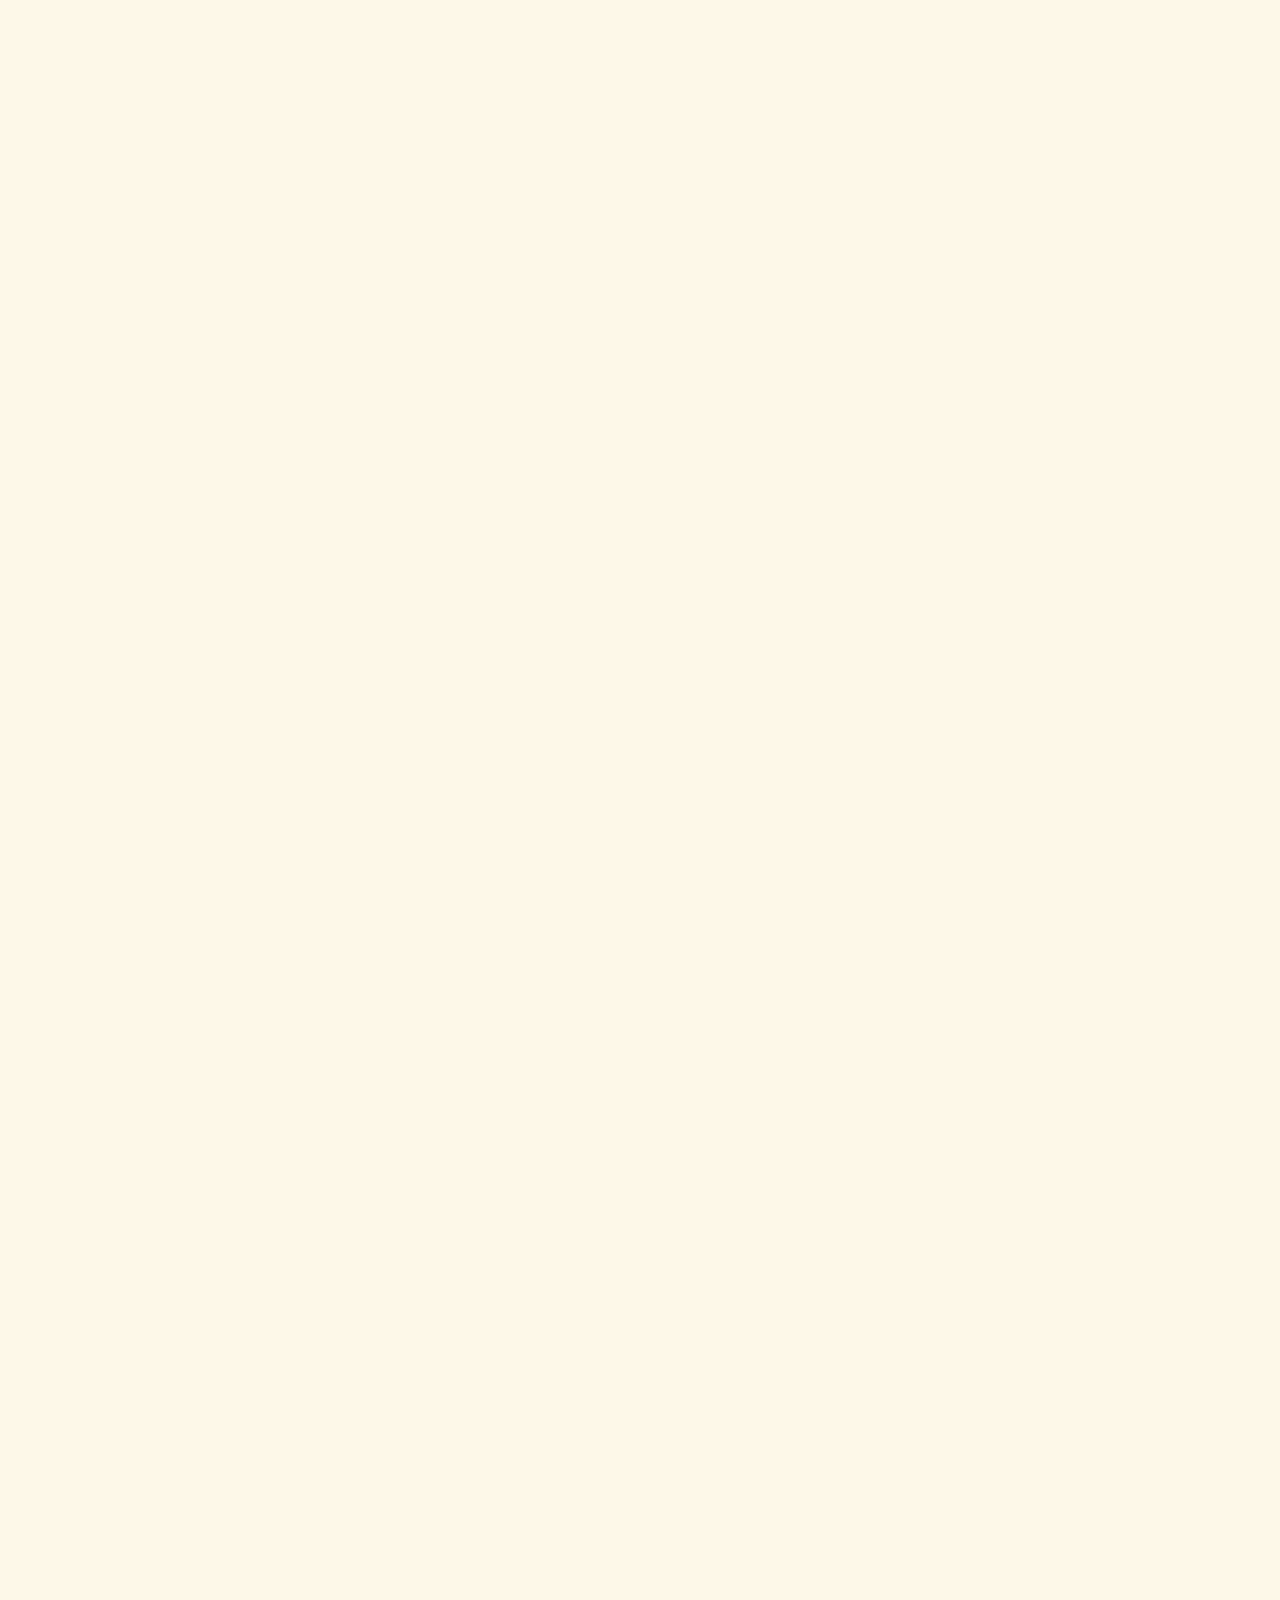
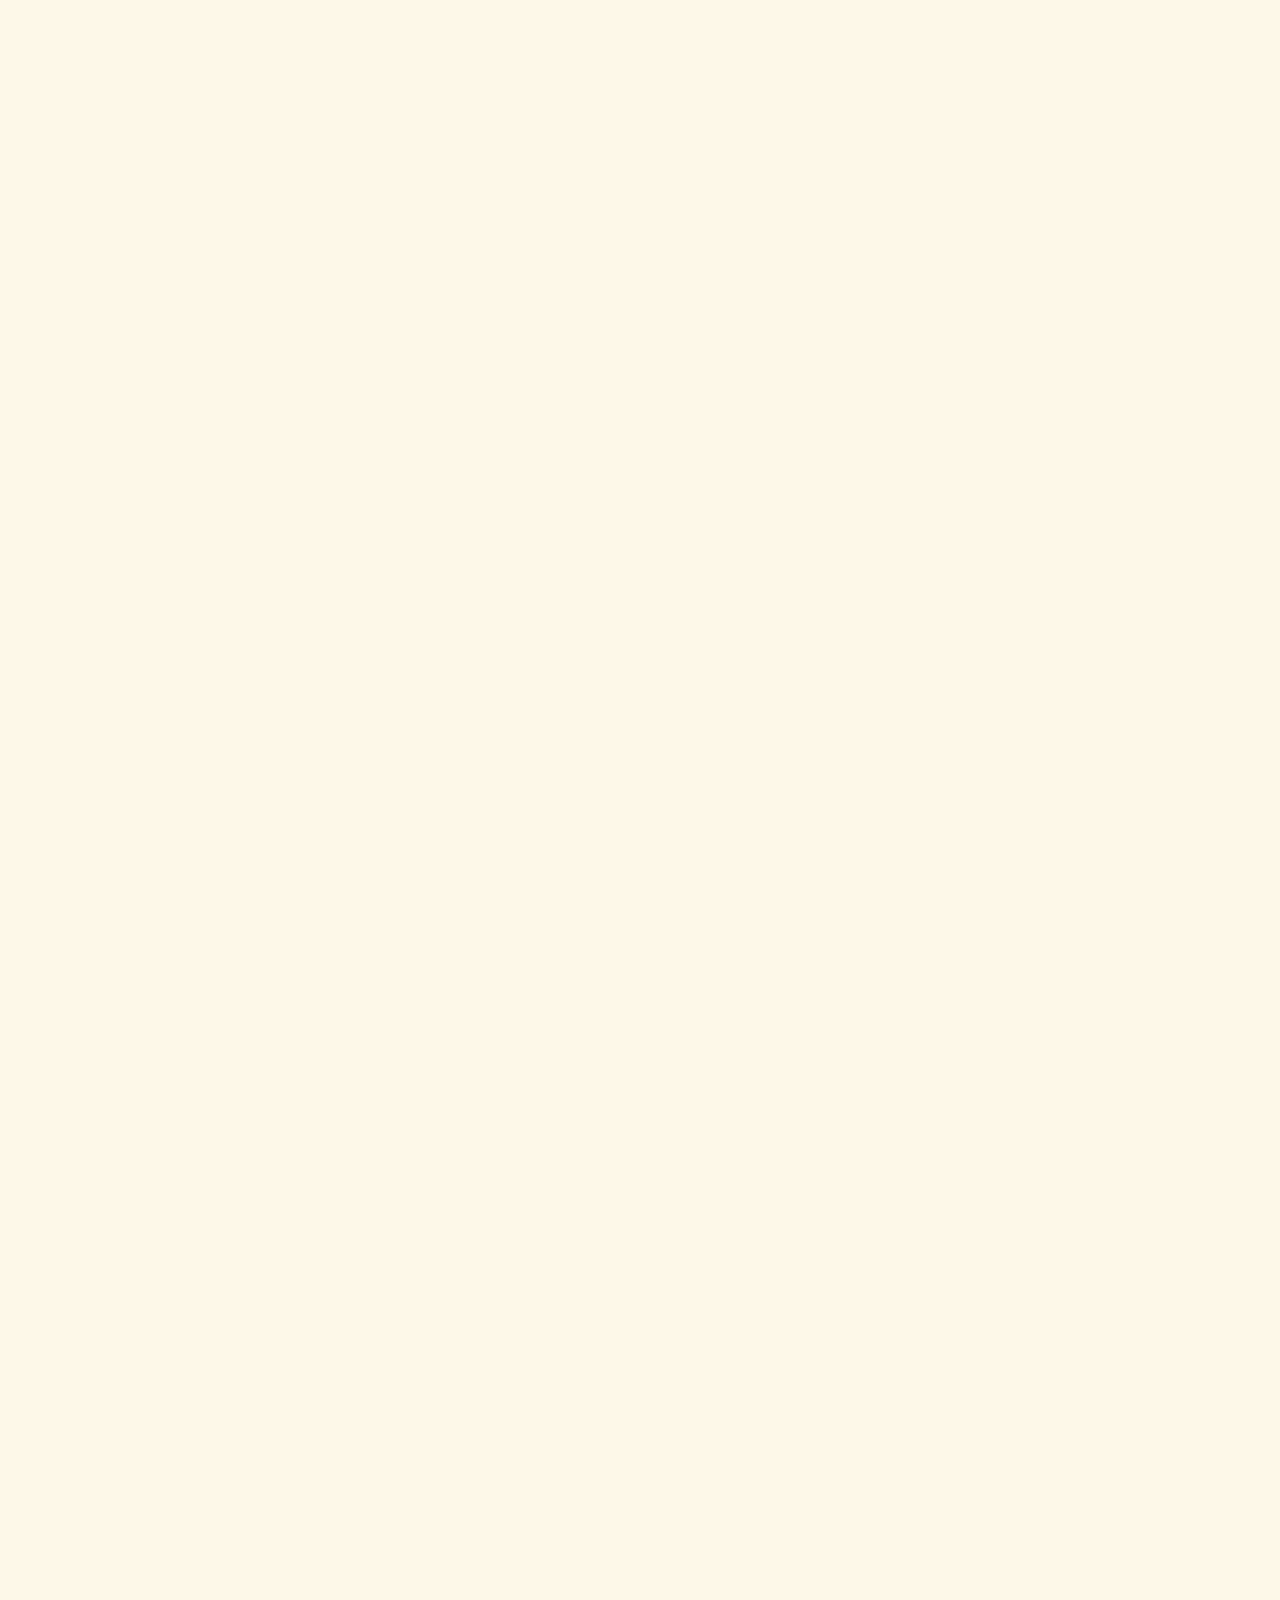
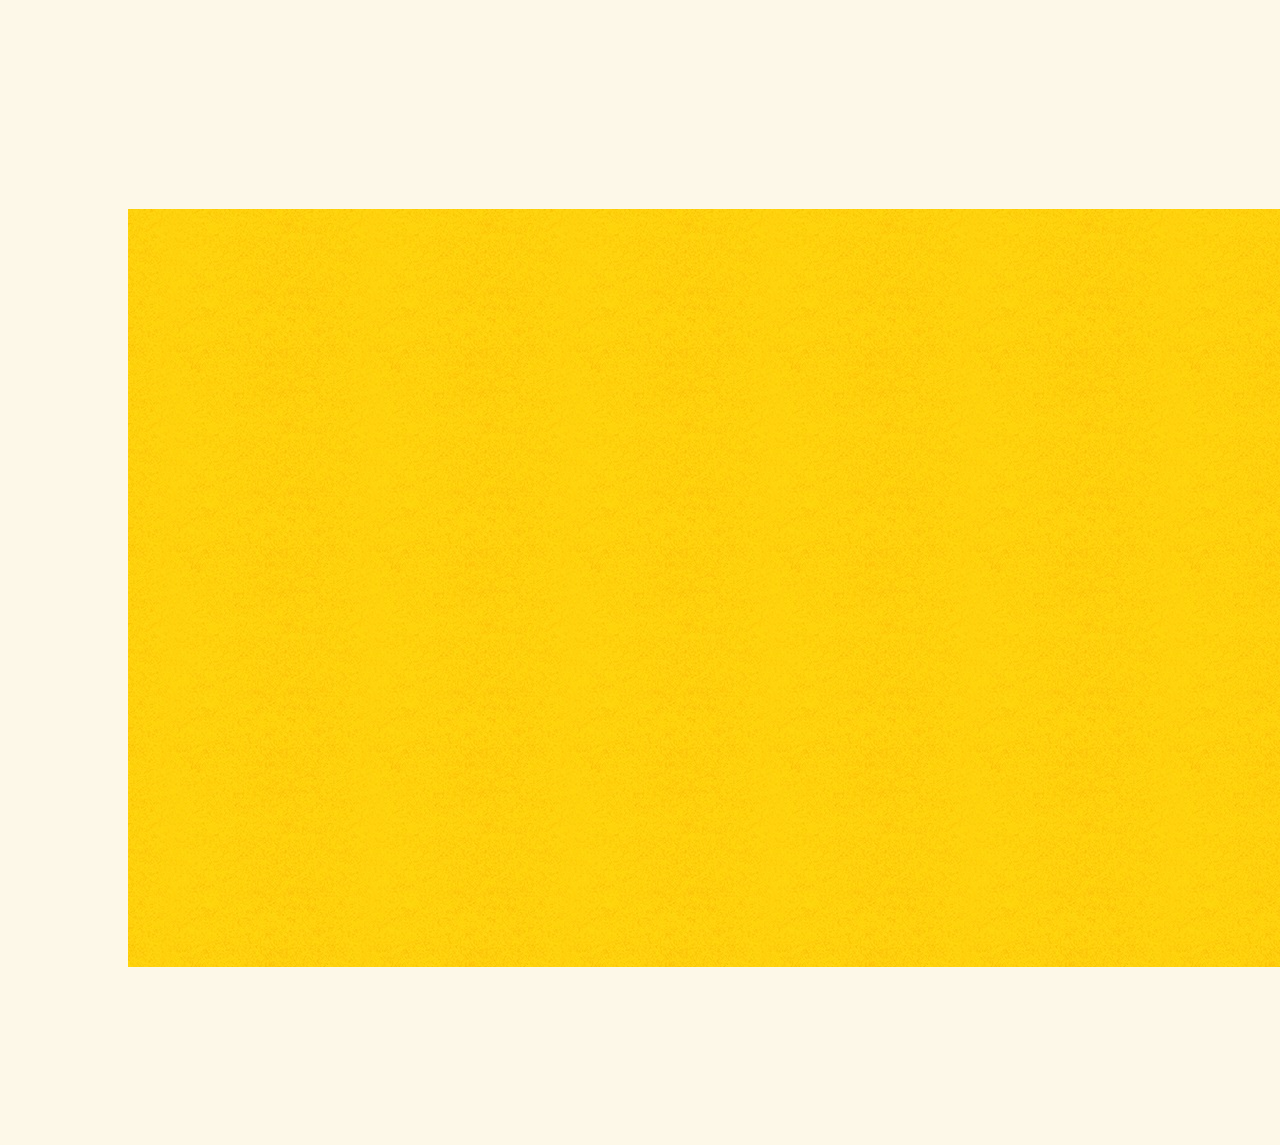
==== commit 2ca931b9: "er" ====
--- a/index.html
+++ b/index.html
@@ -51,14 +51,18 @@
 
               <section class="turn">
                 <div id="flipbook">
-                  <div style="background-image: url(images/page1.png); font-size: 1.5rem;">
-                    <br><br><br>&emsp; Welcome to my site !<br>
-                    <!-- &emsp; Please take a look at <br> -->
-                    &emsp; This is a development
+                  <div style="background-image: url(images/page1.png); font-size: 1.7rem;">
+                    <br><br><br>
+                    &emsp; A development
                     <br> &emsp; architecture.
                     <br><br><br><br>
-                    &emsp;&emsp;&emsp;&emsp;&emsp;&emsp;&emsp;&emsp;&emsp;&emsp;Drag here！<br>
-                  </div>
+                    &emsp;&emsp;&emsp;&emsp;&emsp;&emsp;&emsp;&emsp;Please Click !<br>
+                  </div>
+                  <div style="background-image: url(images/dockerdenote-archi-left.png);"></div>
+                  <div style="background-image: url(images/dockerdenote-archi-right.png);"></div>
+                  <div style="background-image: url(images/dockerdenote-er-left.png); font-size: 1.3rem;">
+                    <br><br>&emsp;&emsp; Docker-de-Note<br>&emsp;&emsp; -ドッカー ド ノート-  ER図</div>
+                  <div style="background-image: url(images/dockerdenote-er-right.png)"></div>
                   <div style="background-image: url(images/wcdi-er-left.png)"></div>
                   <div style="background-image: url(images/wcdi-er-right.png); font-size: 1.3rem;">
                     <br>&emsp;&emsp; we can do IT ! -アイティ-  ER図</div>
@@ -288,11 +292,7 @@
                               興味があるものをつくることで、得られる知識の大きさに気付きました！<br>
                               <br>
                               
-                              
-                              サイズや絵柄の良いモンスター画像を用意するために
-                              ペイントでドット絵を自分で作成しましたが、
-                              デザインは有名RPGそのままなので、
-                              次はオリジナルでデザインしてリリースできるようにし、
+                              次はJAVA等の動的型付け言語を使用して、複雑な処理も組み込んで、
                               規模も大きいものにしたいです。<br>
                               （ラスボスは自分のペットです）<br>
                               </p>
